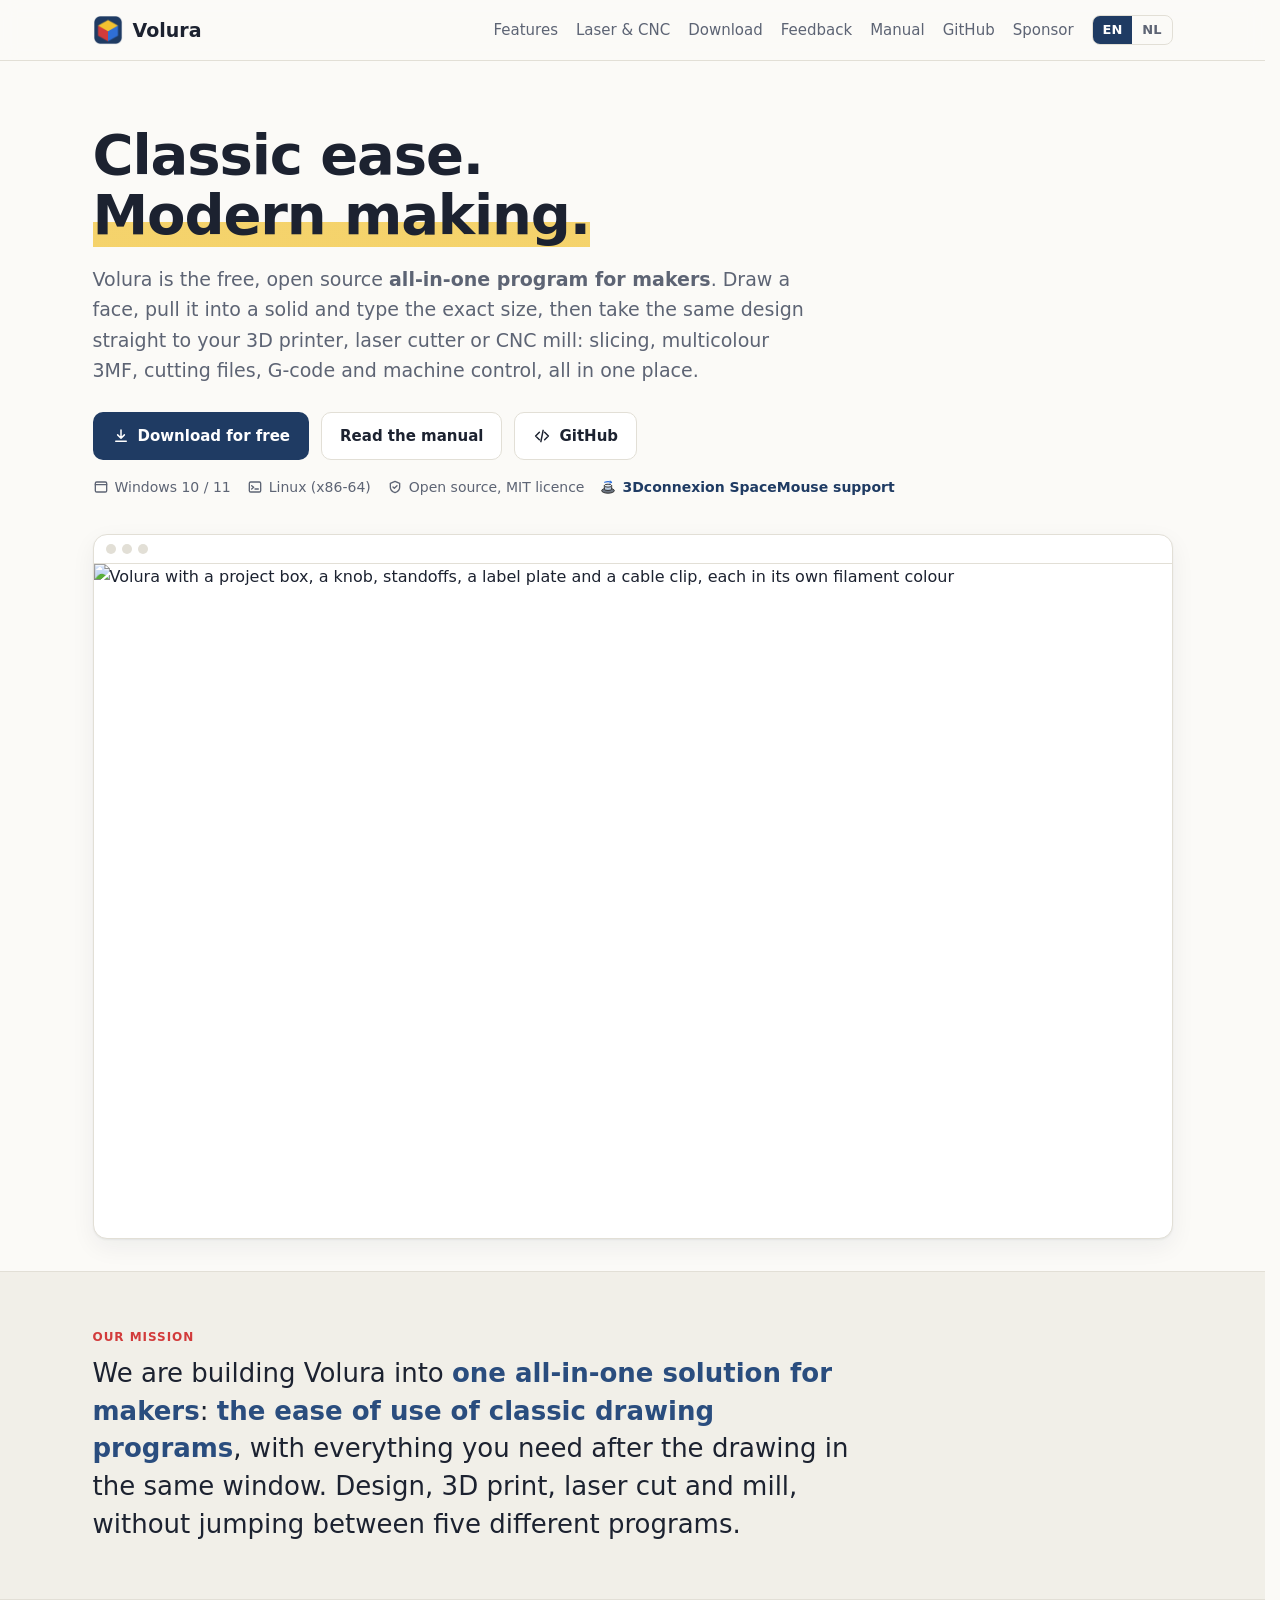
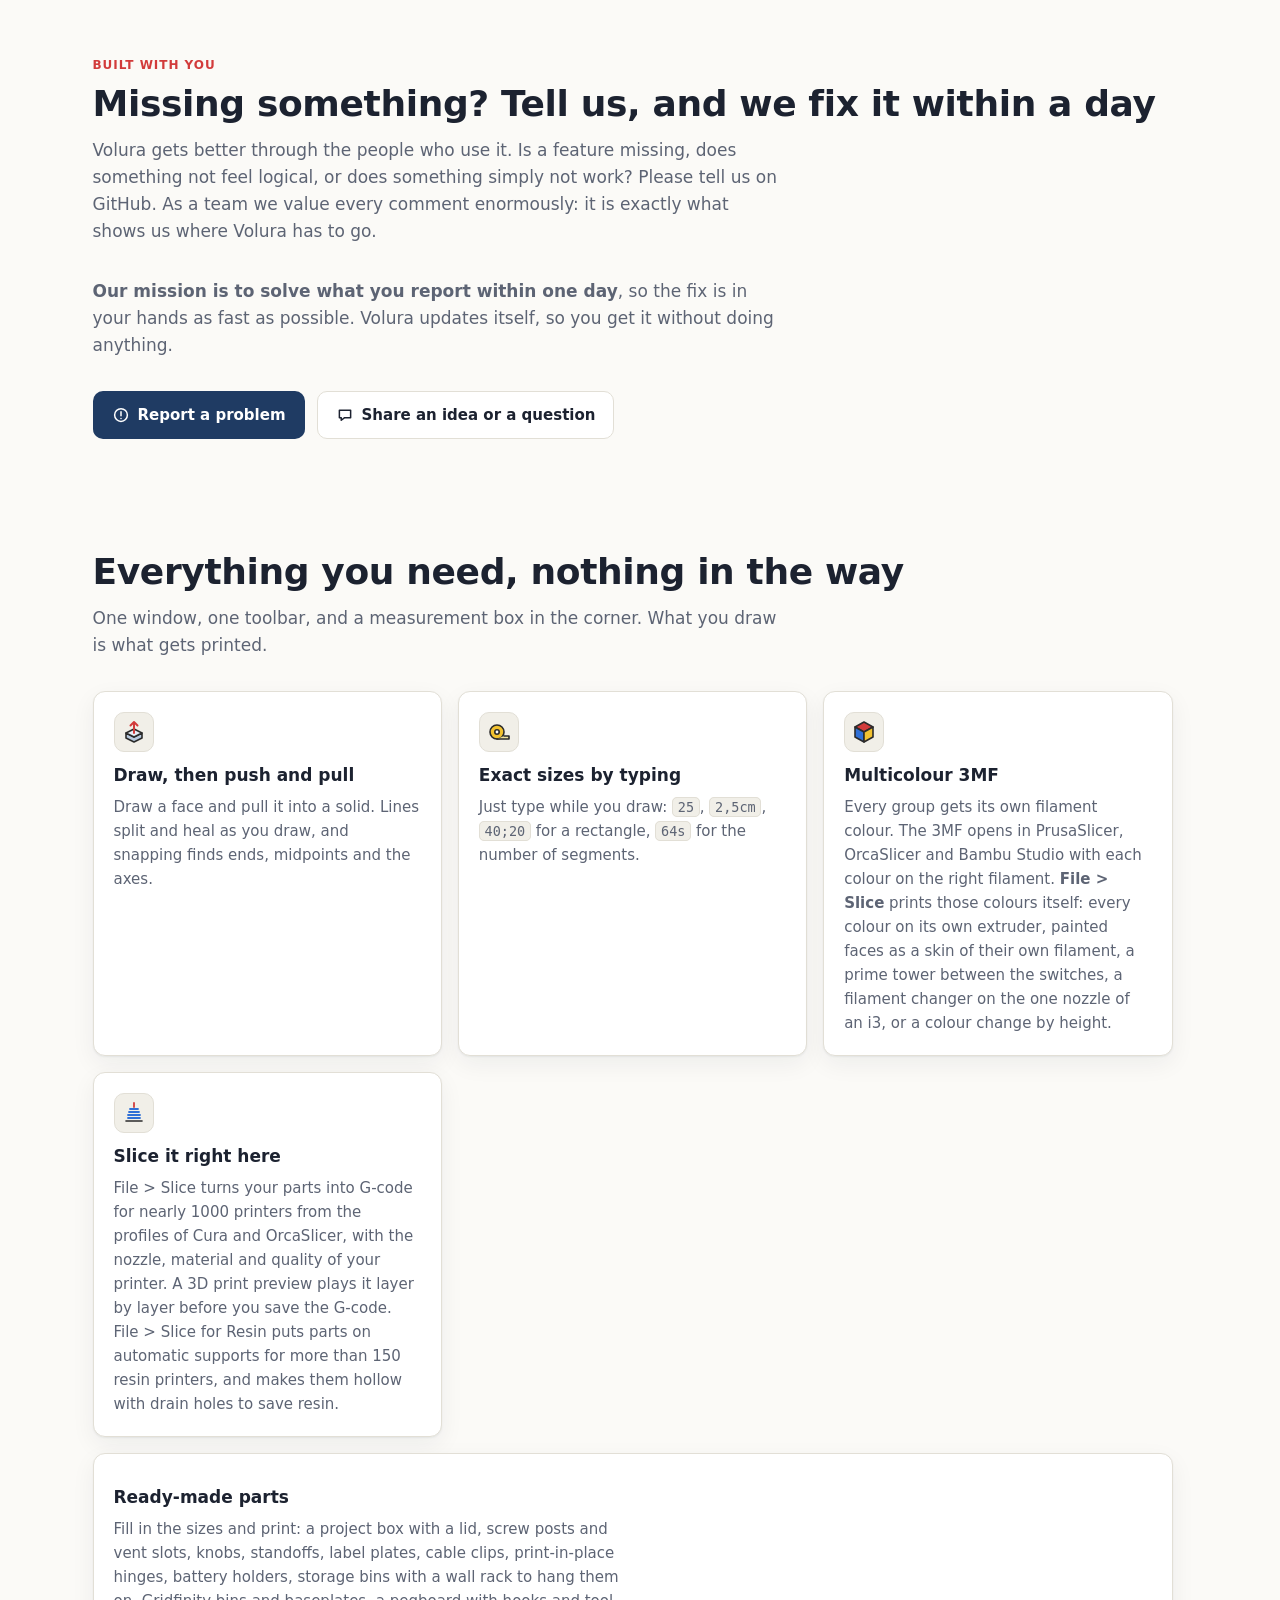
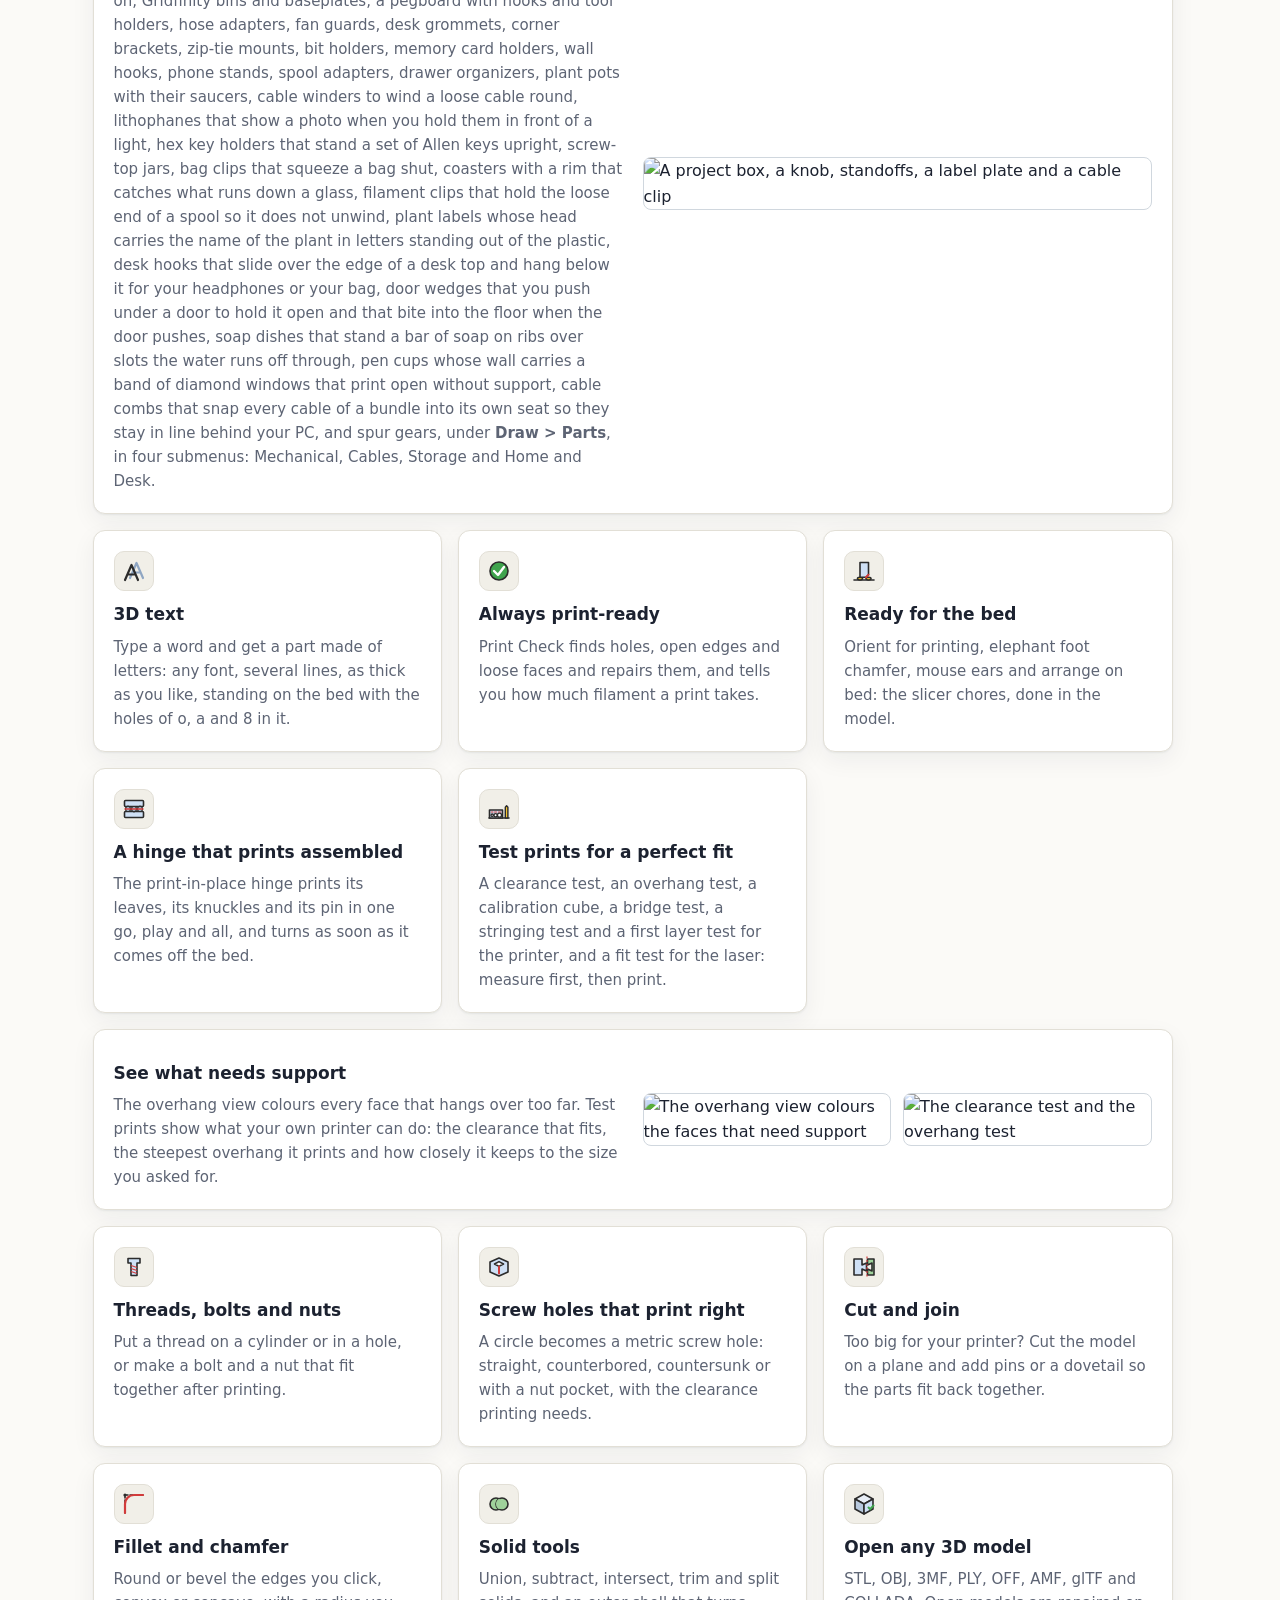
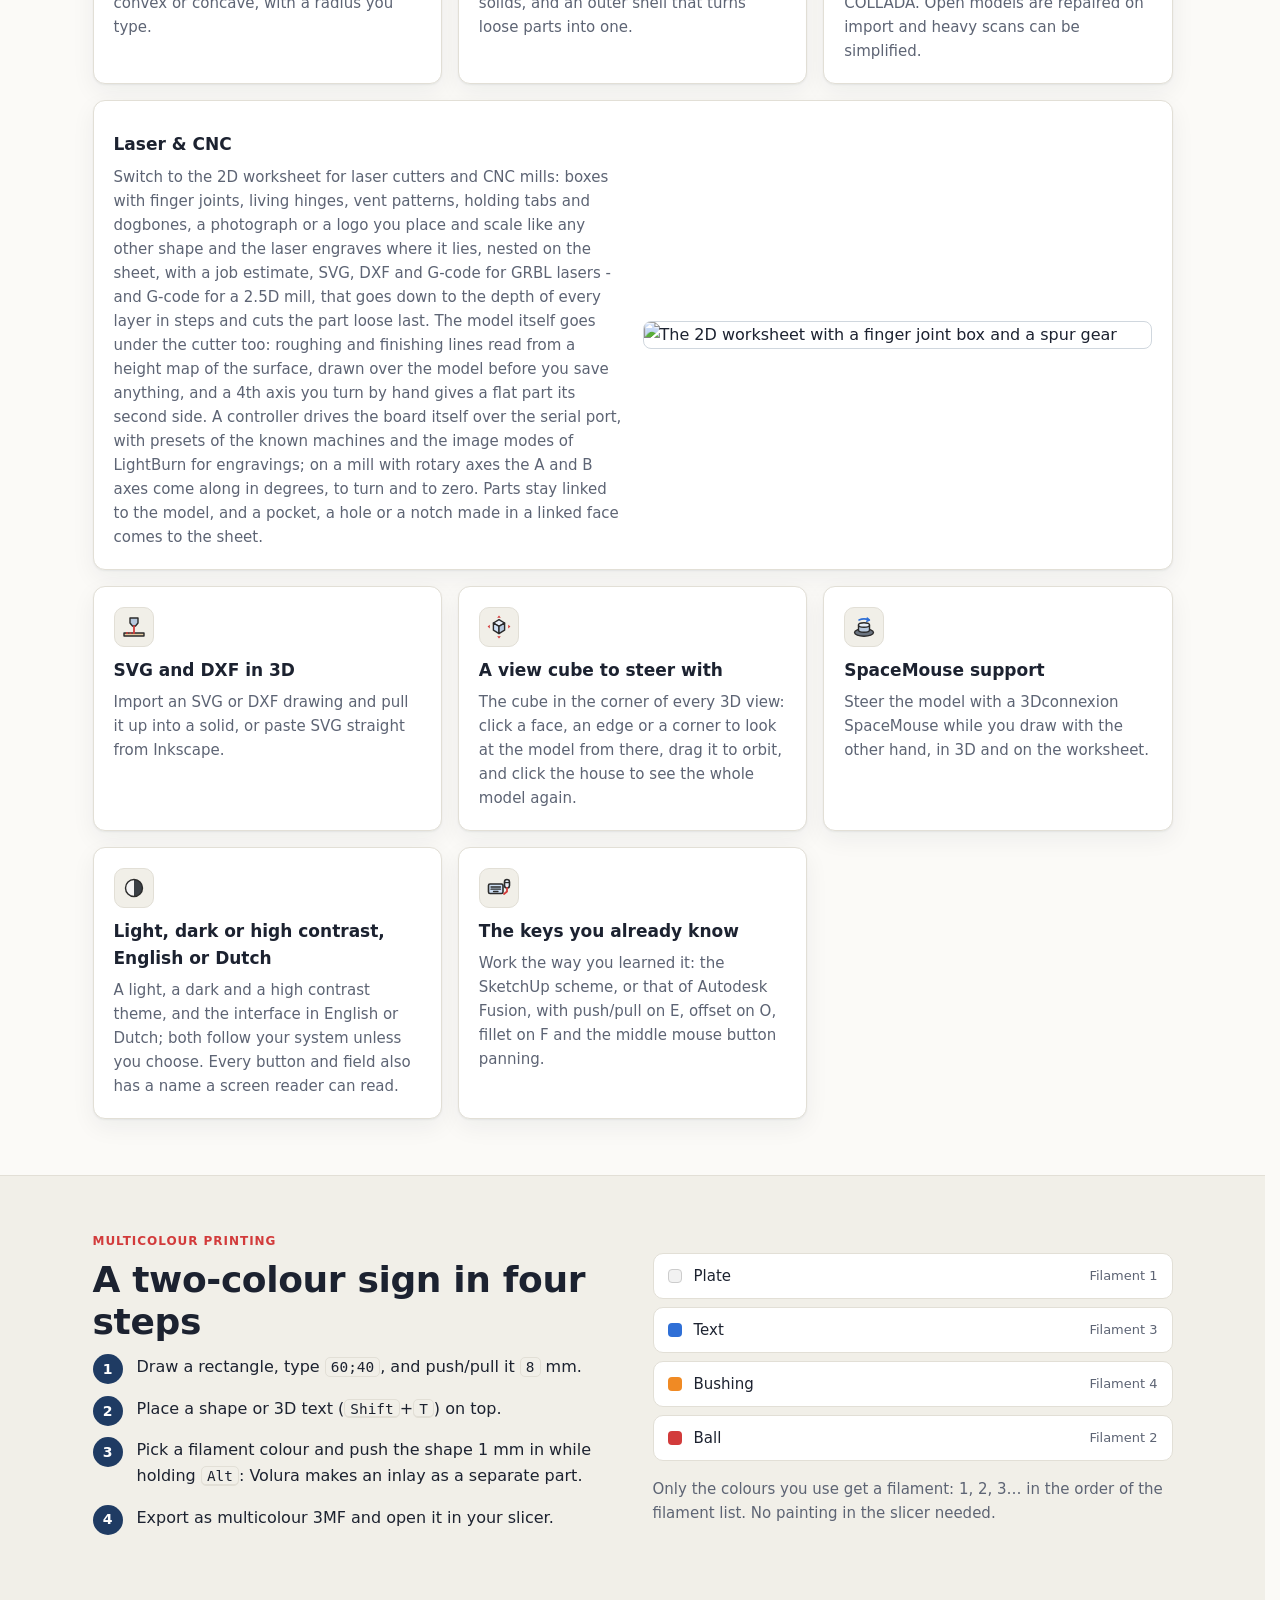
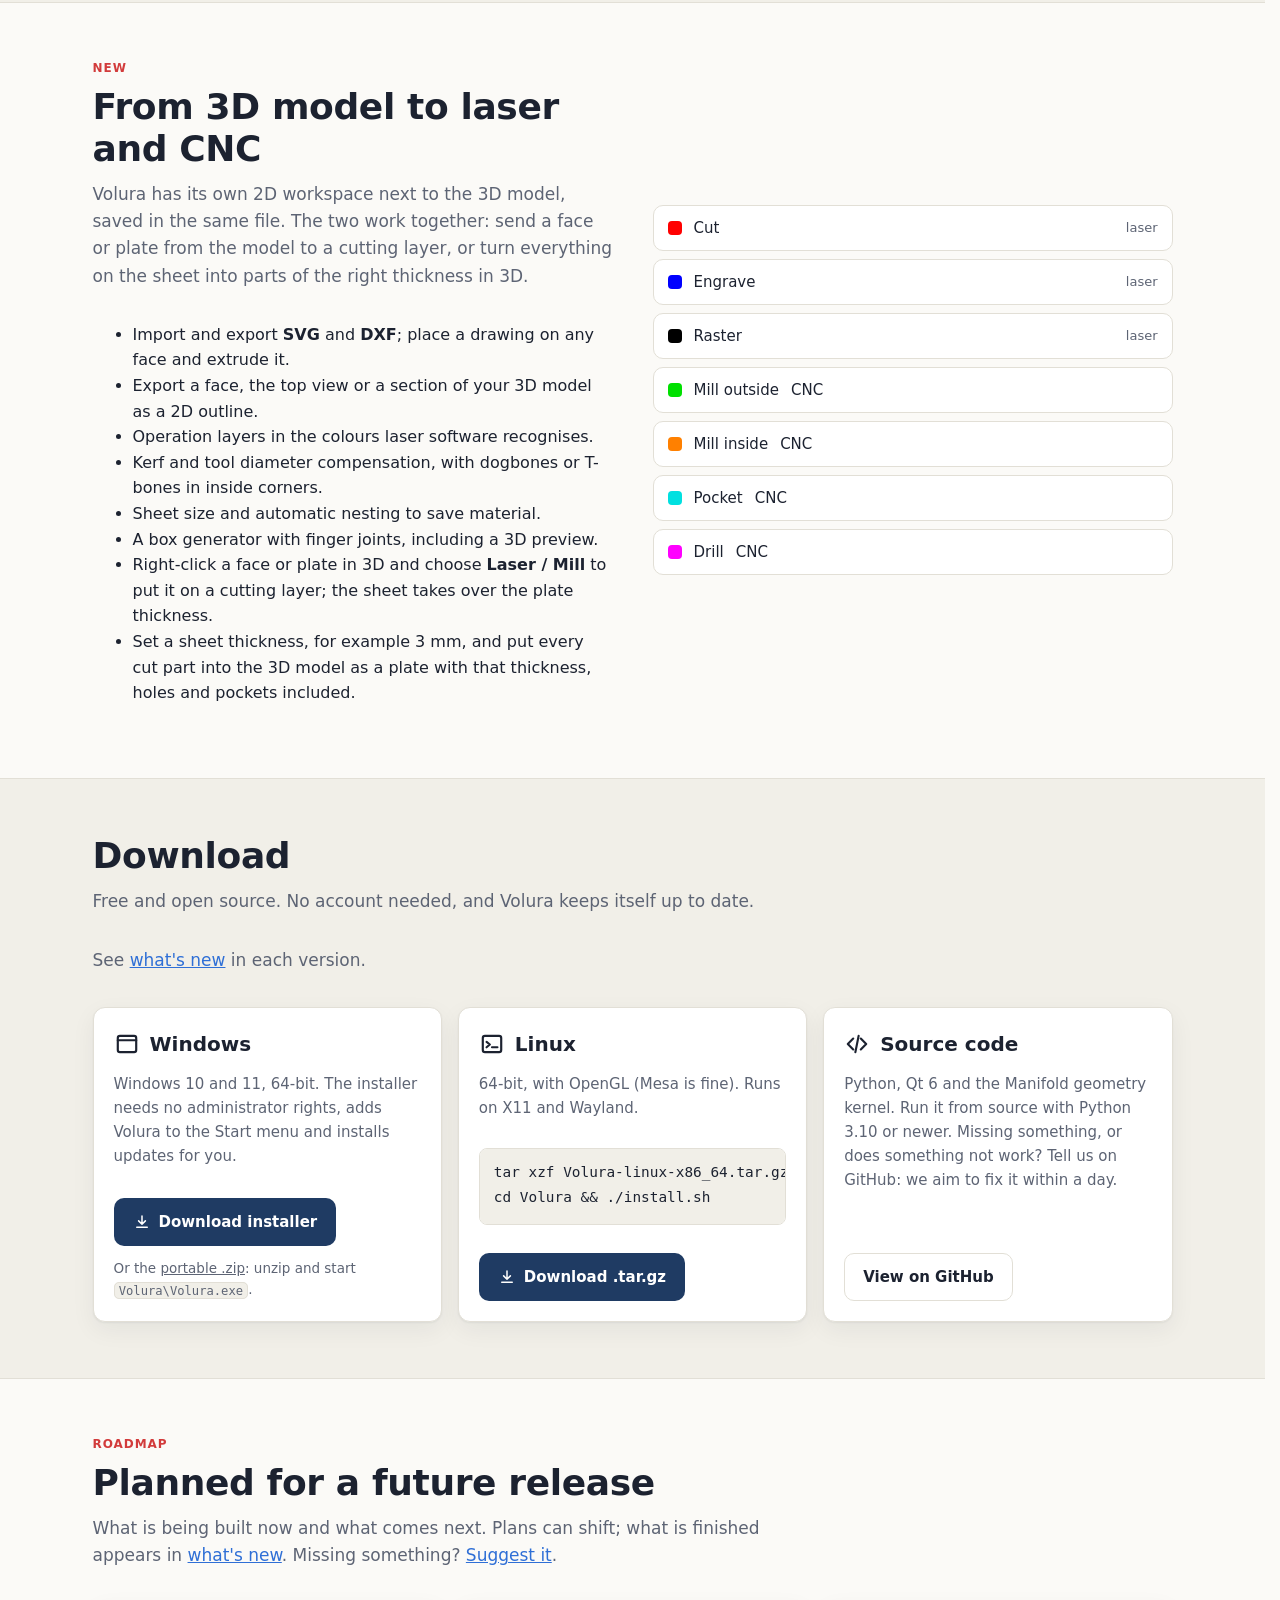
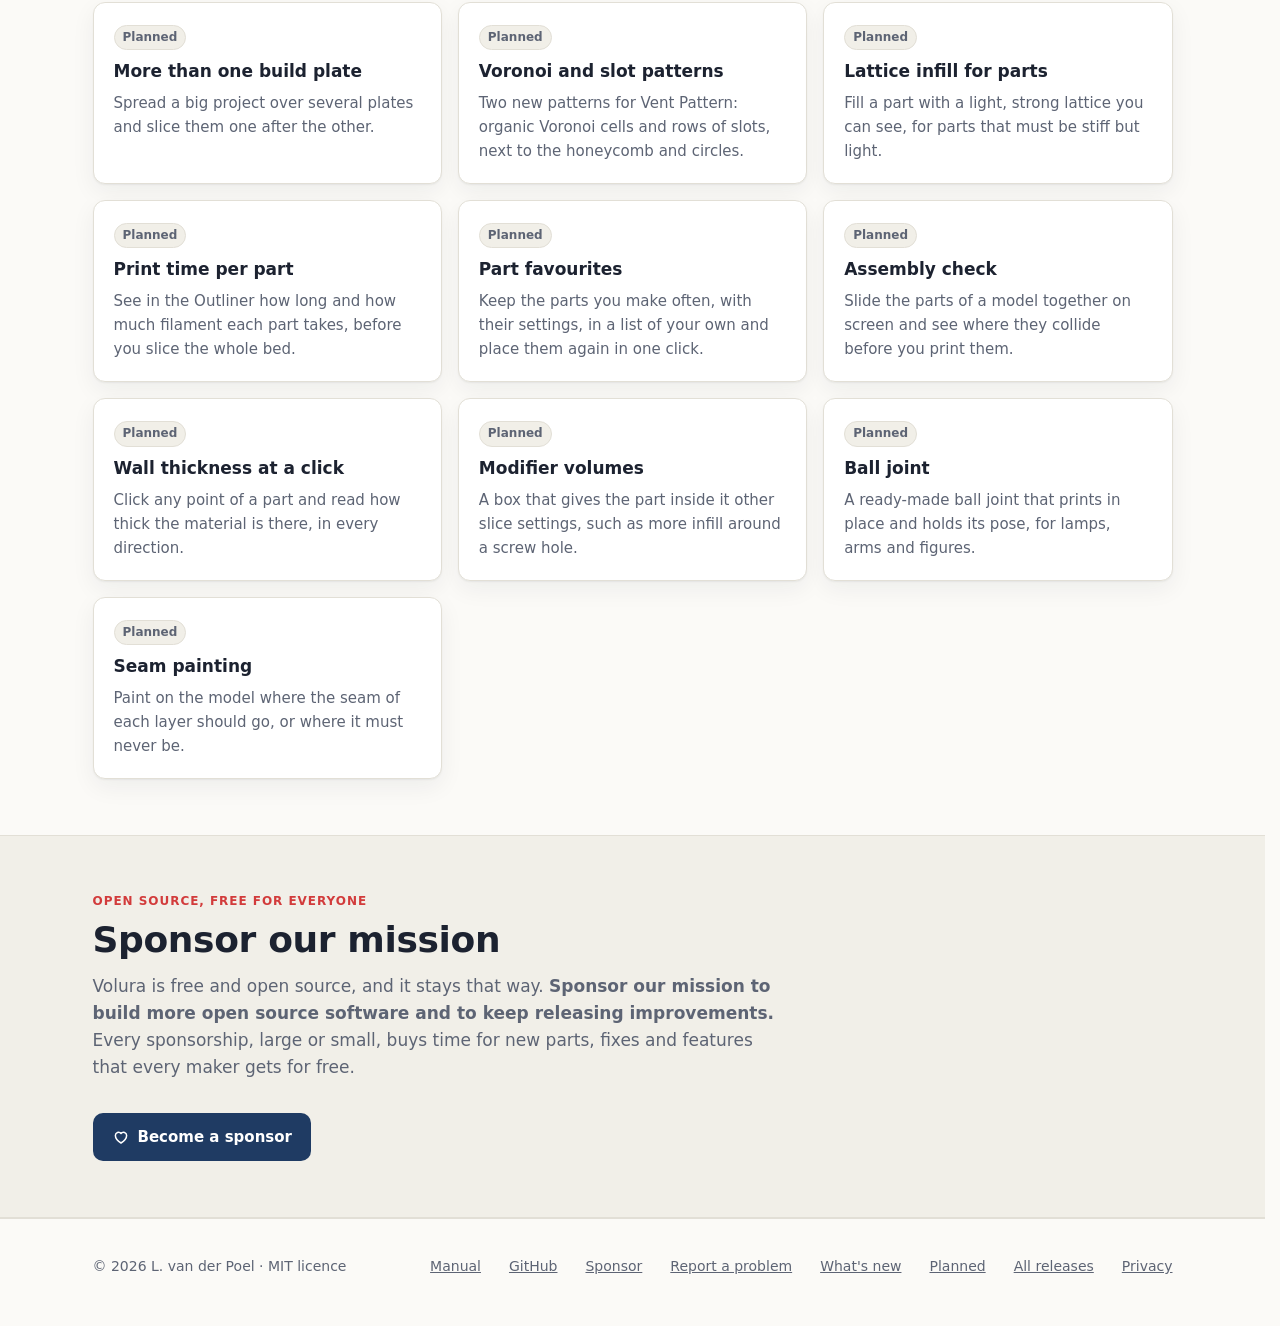
==== site/public/index.html @ fbe57a4c "Site: the planned pattern card names what Vent Pattern does not have yet" ====
<!doctype html>
<html lang="en" data-lang="en" data-title-en="Volura · All-in-one for makers: design, print, laser and CNC" data-title-nl="Volura · Alles-in-één voor makers: ontwerpen, printen, laser en frees">
<head>
<meta charset="utf-8">
<meta name="viewport" content="width=device-width, initial-scale=1">
<title>Volura · All-in-one for makers: design, print, laser and CNC</title>
<meta name="description" content="Volura is the all-in-one program for makers: design in 3D, then 3D print, laser cut and CNC mill from the same file. Free and open source, for Windows and Linux, built together with its users on GitHub.">
<meta property="og:title" content="Volura">
<meta property="og:description" content="The all-in-one program for makers: design, print, laser and mill in one place. Open source, for Windows and Linux.">
<meta property="og:image" content="https://raw.githubusercontent.com/Lexvdpoel/Volura/main/docs/website/img/en/window_3d.png">
<meta property="og:url" content="https://volura.dev/">
<meta property="og:type" content="website">
<meta property="og:site_name" content="Volura">
<meta name="twitter:card" content="summary_large_image">
<link rel="canonical" href="https://volura.dev/">
<script type="application/ld+json">
{"@context":"https://schema.org","@type":"SoftwareApplication","name":"Volura",
 "url":"https://volura.dev/","applicationCategory":"DesignApplication","operatingSystem":"Windows 10, Windows 11, Linux",
 "description":"The free, open source all-in-one program for makers: design in 3D, then 3D print, laser cut and CNC mill from the same file.",
 "offers":{"@type":"Offer","price":"0","priceCurrency":"EUR"},"license":"https://opensource.org/licenses/MIT",
 "downloadUrl":"https://github.com/Lexvdpoel/Volura/releases/latest","softwareHelp":"https://volura.dev/manual",
 "codeRepository":"https://github.com/Lexvdpoel/Volura","image":"https://raw.githubusercontent.com/Lexvdpoel/Volura/main/docs/website/img/en/window_3d.png"}
</script>
<link rel="icon" href="img/volura.png">
<link rel="stylesheet" href="style.css">
<script src="site.js"></script>
</head>
<body>

<header class="top">
  <div class="wrap">
    <a class="brand" href="./"><img src="img/volura.png" alt="">Volura</a>
    <nav class="nav">
      <a href="#features"><span lang="en">Features</span><span lang="nl">Functies</span></a>
      <a href="#laser"><span lang="en">Laser &amp; CNC</span><span lang="nl">Laser &amp; frees</span></a>
      <a href="#download">Download</a>
      <a href="#feedback"><span lang="en">Feedback</span><span lang="nl">Feedback</span></a>
      <a href="manual"><span lang="en">Manual</span><span lang="nl">Handleiding</span></a>
      <a href="https://github.com/Lexvdpoel/Volura">GitHub</a>
      <a href="https://github.com/sponsors/Lexvdpoel"><span lang="en">Sponsor</span><span lang="nl">Sponsoren</span></a>
    </nav>
    <div class="lang" role="group" aria-label="Language / Taal">
      <button data-lang="en" aria-pressed="true">EN</button>
      <button data-lang="nl" aria-pressed="false">NL</button>
    </div>
  </div>
</header>

<main>
  <section class="hero">
    <div class="wrap">
      <div>
        <h1>
          <span lang="en">Classic ease. <span class="mark">Modern making.</span></span>
          <span lang="nl">Klassiek gemak. <span class="mark">Modern maken.</span></span>
        </h1>
        <p class="lead" lang="en">Volura is the free, open source <b>all-in-one program for makers</b>. Draw a face, pull it into a solid and type the exact size, then take the same design straight to your 3D printer, laser cutter or CNC mill: slicing, multicolour 3MF, cutting files, G-code and machine control, all in one place.</p>
        <p class="lead" lang="nl">Volura is het gratis, open source <b>alles-in-één-programma voor makers</b>. Teken een vlak, trek het op tot een volume en typ de exacte maat, en neem hetzelfde ontwerp meteen mee naar je 3D-printer, lasersnijder of freesmachine: slicen, meerkleuren-3MF, snijbestanden, G-code en machinebesturing, allemaal op één plek.</p>
        <div class="cta">
          <a class="btn primary" href="#download"><svg viewBox="0 0 24 24" fill="none" stroke="currentColor" stroke-width="2" stroke-linecap="round" stroke-linejoin="round" aria-hidden="true"><path d="M12 4v11m0 0l-4.5-4.5M12 15l4.5-4.5M5 19h14"/></svg><span lang="en">Download for free</span><span lang="nl">Gratis downloaden</span></a>
          <a class="btn ghost" href="manual"><span lang="en">Read the manual</span><span lang="nl">Lees de handleiding</span></a>
          <a class="btn ghost" href="https://github.com/Lexvdpoel/Volura"><svg viewBox="0 0 24 24" fill="none" stroke="currentColor" stroke-width="2" stroke-linecap="round" stroke-linejoin="round" aria-hidden="true"><path d="M8.5 7L3.5 12l5 5M15.5 7l5 5-5 5M13.5 4.5l-3 15"/></svg>GitHub</a>
        </div>
        <div class="platforms">
          <span><svg viewBox="0 0 24 24" fill="none" stroke="currentColor" stroke-width="2" stroke-linecap="round" stroke-linejoin="round" aria-hidden="true"><rect x="3.5" y="4.5" width="17" height="15" rx="2"/><path d="M3.5 8.5h17"/></svg>Windows 10 / 11</span>
          <span><svg viewBox="0 0 24 24" fill="none" stroke="currentColor" stroke-width="2" stroke-linecap="round" stroke-linejoin="round" aria-hidden="true"><rect x="3.5" y="4.5" width="17" height="15" rx="2"/><path d="M7 10l3 2.5L7 15M12 15h5"/></svg>Linux (x86-64)</span>
          <span><svg viewBox="0 0 24 24" fill="none" stroke="currentColor" stroke-width="2" stroke-linecap="round" stroke-linejoin="round" aria-hidden="true"><path d="M12 3.5l7 3v5.5c0 4.2-3 7.2-7 8.5-4-1.3-7-4.3-7-8.5V6.5z"/><path d="M9 12l2 2 4-4"/></svg><span lang="en">Open source, MIT licence</span><span lang="nl">Open source, MIT-licentie</span></span>
          <a class="chip-link" href="manual#spacemouse"><svg viewBox="0 0 24 24" aria-hidden="true"><ellipse cx="12" cy="17.5" rx="9.5" ry="3.8" fill="#6b7480" stroke="#2b2b2b" stroke-width="1.4"/><path d="M6.5 10 L6.5 15 A5.5 2.2 0 0 0 17.5 15 L17.5 10 Z" fill="#b8c9de" stroke="#2b2b2b" stroke-width="1.4" stroke-linejoin="round"/><ellipse cx="12" cy="10" rx="5.5" ry="2.2" fill="#e6eef7" stroke="#2b2b2b" stroke-width="1.4"/><path d="M7 5 A6.5 2.4 0 0 1 17 5" fill="none" stroke="#2f6fd6" stroke-width="1.6" stroke-linecap="round"/><path d="M15.2 3.2 L17.4 5.1 L14.8 6.2" fill="none" stroke="#2f6fd6" stroke-width="1.6" stroke-linecap="round" stroke-linejoin="round"/></svg><span lang="en">3Dconnexion SpaceMouse support</span><span lang="nl">Ondersteunt de 3Dconnexion SpaceMouse</span></a>
        </div>
      </div>
      <figure class="shot" style="margin:0">
        <div class="bar"><i></i><i></i><i></i></div>
        <!-- from the main branch on GitHub: tools/screenshots.py makes it, a push puts it here -->
        <img lang="en" src="https://raw.githubusercontent.com/Lexvdpoel/Volura/main/docs/website/img/en/window_3d.png" width="1280" height="800"
             alt="Volura with a project box, a knob, standoffs, a label plate and a cable clip, each in its own filament colour">
        <img lang="nl" src="https://raw.githubusercontent.com/Lexvdpoel/Volura/main/docs/website/img/nl/window_3d.png" width="1280" height="800"
             alt="Volura met een projectdoos, een knop, afstandsbussen, een naamplaatje en een kabelclip, elk in een eigen filamentkleur">
      </figure>
    </div>
  </section>

  <section class="alt">
    <div class="wrap">
      <div class="eyebrow"><span lang="en">Our mission</span><span lang="nl">Onze missie</span></div>
      <p class="mission" lang="en">We are building Volura into <b>one all-in-one solution for makers</b>: <b>the ease of use of classic drawing programs</b>, with everything you need after the drawing in the same window. Design, 3D print, laser cut and mill, without jumping between five different programs.</p>
      <p class="mission" lang="nl">We bouwen Volura uit tot <b>één alles-in-één-oplossing voor makers</b>: <b>de gebruiksvriendelijkheid van klassieke tekenprogramma's</b>, met alles wat je na het tekenen nodig hebt in hetzelfde venster. Ontwerpen, 3D-printen, lasersnijden en frezen, zonder te springen tussen vijf verschillende programma's.</p>
    </div>
  </section>

  <section id="feedback">
    <div class="wrap">
      <div class="eyebrow"><span lang="en">Built with you</span><span lang="nl">Samen met jou gebouwd</span></div>
      <h2><span lang="en">Missing something? Tell us, and we fix it within a day</span><span lang="nl">Mis je iets? Laat het ons weten, en we lossen het binnen een dag op</span></h2>
      <p class="sub" lang="en">Volura gets better through the people who use it. Is a feature missing, does something not feel logical, or does something simply not work? Please tell us on GitHub. As a team we value every comment enormously: it is exactly what shows us where Volura has to go.</p>
      <p class="sub" lang="nl">Volura wordt beter door de mensen die het gebruiken. Mis je een functie, voelt iets niet logisch aan, of werkt iets gewoon niet? Laat het ons weten op GitHub. Als team hechten we enorm veel waarde aan elke opmerking: juist die laat ons zien waar Volura naartoe moet.</p>
      <p class="sub" lang="en"><b>Our mission is to solve what you report within one day</b>, so the fix is in your hands as fast as possible. Volura updates itself, so you get it without doing anything.</p>
      <p class="sub" lang="nl"><b>Onze missie is om wat je meldt binnen één dag voor je op te lossen</b>, zodat de oplossing zo snel mogelijk bij jou is. Volura werkt zichzelf bij, dus je krijgt hem zonder er iets voor te doen.</p>
      <div class="cta">
        <a class="btn primary" href="https://github.com/Lexvdpoel/Volura/issues/new"><svg viewBox="0 0 24 24" fill="none" stroke="currentColor" stroke-width="2" stroke-linecap="round" stroke-linejoin="round" aria-hidden="true"><circle cx="12" cy="12" r="8.5"/><path d="M12 7.5v5.5M12 16.5v.01"/></svg><span lang="en">Report a problem</span><span lang="nl">Meld een probleem</span></a>
        <a class="btn ghost" href="https://github.com/Lexvdpoel/Volura/discussions"><svg viewBox="0 0 24 24" fill="none" stroke="currentColor" stroke-width="2" stroke-linecap="round" stroke-linejoin="round" aria-hidden="true"><path d="M4.5 5.5h15v10h-8l-4.5 3.5v-3.5h-2.5z"/></svg><span lang="en">Share an idea or a question</span><span lang="nl">Deel een idee of een vraag</span></a>
      </div>
    </div>
  </section>

  <section id="features">
    <div class="wrap">
      <h2><span lang="en">Everything you need, nothing in the way</span><span lang="nl">Alles wat je nodig hebt, niets dat in de weg zit</span></h2>
      <p class="sub" lang="en">One window, one toolbar, and a measurement box in the corner. What you draw is what gets printed.</p>
      <p class="sub" lang="nl">Eén venster, één werkbalk en een meetvak in de hoek. Wat je tekent, is wat er geprint wordt.</p>
      <div class="grid" data-remote="features">
<!--baked:v0.2.61-->
<div class="card"><div class="icon"><svg viewBox="0 0 24 24" aria-hidden="true"><path d="M4 13 L12 17 L20 13 L20 18 L12 22 L4 18 Z" fill="#b8c9de" stroke="#2b2b2b" stroke-width="1.6" stroke-linejoin="round" stroke-linecap="round"/><path d="M4 13 L12 9 L20 13 L12 17 Z" fill="#e8eef7" stroke="#2b2b2b" stroke-width="1.6" stroke-linejoin="round" stroke-linecap="round"/><path d="M12 13 L12 2 M8.5 5.5 L12 2 L15.5 5.5" fill="none" stroke="#d23b3b" stroke-width="2" stroke-linecap="round" stroke-linejoin="round"/></svg></div>
  <h3 lang="en">Draw, then push and pull</h3><h3 lang="nl">Tekenen en duwen/trekken</h3>
  <p lang="en">Draw a face and pull it into a solid. Lines split and heal as you draw, and snapping finds ends, midpoints and the axes.</p>
  <p lang="nl">Teken een vlak en trek het op tot een volume. Lijnen splitsen en helen terwijl je tekent, en snappen vindt eindpunten, middelpunten en de assen.</p></div>
<div class="card"><div class="icon"><svg viewBox="0 0 24 24" aria-hidden="true"><circle cx="10" cy="12" r="7" fill="#f2c230" stroke="#2b2b2b" stroke-width="1.6" stroke-linejoin="round" stroke-linecap="round"/><circle cx="10" cy="12" r="2.2" fill="#fff" stroke="#2b2b2b" stroke-width="1.6" stroke-linejoin="round" stroke-linecap="round"/><path d="M10 19 L22 19 L22 16 L17 16" fill="#f2e5a0" stroke="#2b2b2b" stroke-width="1.6" stroke-linejoin="round" stroke-linecap="round"/></svg></div>
  <h3 lang="en">Exact sizes by typing</h3><h3 lang="nl">Exacte maten door te typen</h3>
  <p lang="en">Just type while you draw: <code>25</code>, <code>2,5cm</code>, <code>40;20</code> for a rectangle, <code>64s</code> for the number of segments.</p>
  <p lang="nl">Typ gewoon tijdens het tekenen: <code>25</code>, <code>2,5cm</code>, <code>40;20</code> voor een rechthoek, <code>64s</code> voor het aantal segmenten.</p></div>
<div class="card"><div class="icon"><svg viewBox="0 0 24 24" aria-hidden="true"><path d="M12 2 L21 7 L12 12 L3 7 Z" fill="#d23b3b" stroke="#2b2b2b" stroke-width="1.6" stroke-linejoin="round" stroke-linecap="round"/><path d="M3 7 L12 12 L12 22 L3 17 Z" fill="#2f6fd6" stroke="#2b2b2b" stroke-width="1.6" stroke-linejoin="round" stroke-linecap="round"/><path d="M21 7 L12 12 L12 22 L21 17 Z" fill="#f2c230" stroke="#2b2b2b" stroke-width="1.6" stroke-linejoin="round" stroke-linecap="round"/></svg></div>
  <h3 lang="en">Multicolour 3MF</h3><h3 lang="nl">Meerkleuren-3MF</h3>
  <p lang="en">Every group gets its own filament colour. The 3MF opens in PrusaSlicer, OrcaSlicer and Bambu Studio with each colour on the right filament. <b>File &gt; Slice</b> prints those colours itself: every colour on its own extruder, painted faces as a skin of their own filament, a prime tower between the switches, a filament changer on the one nozzle of an i3, or a colour change by height.</p>
  <p lang="nl">Elke groep krijgt een eigen filamentkleur. De 3MF opent in PrusaSlicer, OrcaSlicer en Bambu Studio met elke kleur op het juiste filament. <b>Bestand &gt; Slicen</b> print die kleuren zelf: elke kleur op zijn eigen extruder, geverfde vlakken als een huid van hun eigen filament, een primetoren tussen het wisselen, een filamentwisselaar op het ene nozzle van een i3, of een kleurenwissel op hoogte.</p></div>
<div class="card"><div class="icon"><svg viewBox="0 0 24 24" aria-hidden="true"><path d="M4 20 L20 20" fill="none" stroke="#2b2b2b" stroke-width="1.6" stroke-linecap="round"/><path d="M6 17 L18 17 M6 14 L18 14 M7 11 L17 11 M8 8 L16 8" fill="none" stroke="#2f6fd6" stroke-width="1.8" stroke-linecap="round"/><path d="M12 2 L12 6" fill="none" stroke="#d23b3b" stroke-width="1.8" stroke-linecap="round"/></svg></div>
  <h3 lang="en">Slice it right here</h3><h3 lang="nl">Meteen slicen</h3>
  <p lang="en">File &gt; Slice turns your parts into G-code for nearly 1000 printers from the profiles of Cura and OrcaSlicer, with the nozzle, material and quality of your printer. A 3D print preview plays it layer by layer before you save the G-code. File &gt; Slice for Resin puts parts on automatic supports for more than 150 resin printers, and makes them hollow with drain holes to save resin.</p>
  <p lang="nl">Bestand &gt; Slicen maakt van je onderdelen G-code voor bijna 1000 printers uit de profielen van Cura en OrcaSlicer, met de nozzle, het materiaal en de kwaliteit van je printer. Een 3D-printvoorbeeld speelt hem laag voor laag af voordat je de G-code opslaat. Bestand &gt; Slicen voor resin zet onderdelen op automatische supports voor meer dan 150 resinprinters, en maakt ze hol met aftapgaten om resin te besparen.</p></div>
<div class="card" style="grid-column:1/-1;display:grid;grid-template-columns:repeat(auto-fit,minmax(min(100%,300px),1fr));gap:20px;align-items:center">
  <div><h3 lang="en">Ready-made parts</h3><h3 lang="nl">Kant-en-klare onderdelen</h3>
  <p lang="en">Fill in the sizes and print: a project box with a lid, screw posts and vent slots, knobs, standoffs, label plates, cable clips, print-in-place hinges, battery holders, storage bins with a wall rack to hang them on, Gridfinity bins and baseplates, a pegboard with hooks and tool holders, hose adapters, fan guards, desk grommets, corner brackets, zip-tie mounts, bit holders, memory card holders, wall hooks, phone stands, spool adapters, drawer organizers, plant pots with their saucers, cable winders to wind a loose cable round, lithophanes that show a photo when you hold them in front of a light, hex key holders that stand a set of Allen keys upright, screw-top jars, bag clips that squeeze a bag shut, coasters with a rim that catches what runs down a glass, filament clips that hold the loose end of a spool so it does not unwind, plant labels whose head carries the name of the plant in letters standing out of the plastic, desk hooks that slide over the edge of a desk top and hang below it for your headphones or your bag, door wedges that you push under a door to hold it open and that bite into the floor when the door pushes, soap dishes that stand a bar of soap on ribs over slots the water runs off through, pen cups whose wall carries a band of diamond windows that print open without support, cable combs that snap every cable of a bundle into its own seat so they stay in line behind your PC, and spur gears, under <b>Draw &gt; Parts</b>, in four submenus: Mechanical, Cables, Storage and Home and Desk.</p>
  <p lang="nl">Vul de maten in en print: een projectdoos met deksel, schroefzuilen en ventilatiesleuven, knoppen, afstandsbussen, naamplaatjes, kabelclips, print-in-place scharnieren, batterijhouders, opbergbakken met een wandrek om ze aan op te hangen, Gridfinity-bakken en -bodemplaten, een gaatjesbord met haken en gereedschapshouders, slangverloopstukken, ventilatorroosters, kabeldoorvoeren, hoeksteunen, tiewrap-houders, bithouders, geheugenkaarthouders, wandhaken, telefoonstandaarden, spoeladapters, ladeverdelers, plantenpotten met hun schotels, kabelwinders om een losse kabel om te winden, lithofanen die een foto laten zien als je ze voor een licht houdt, inbussleutelhouders die een set inbussleutels rechtop zetten, schroefpotten, zakknijpers die een zak dichtknijpen, onderzetters met een rand die opvangt wat langs een glas loopt, filamentclips die het losse einde van een spoel vasthouden zodat hij zich niet afwikkelt, plantenlabels met de naam van de plant in letters die uit hun kopje opstaan, bureauhaken die over de rand van een bureaublad schuiven en eronder hangen voor je koptelefoon of tas, deurwiggen die je onder een deur schuift om hem open te houden en die in de vloer bijten als de deur duwt, zeepbakjes die een stuk zeep op ribben boven gleufjes zetten waar het water door wegloopt, pennenbakjes waarvan een band van ruitvormige vensters de wand doorbreekt en die open printen zonder support, kabelkammen die elke kabel van een bos in zijn eigen zitting klikken dus ze op een rij achter je pc blijven, en tandwielen, onder <b>Tekenen &gt; Onderdelen</b>, in vier submenu's: Mechanisch, Kabels, Opbergen en Huis en bureau.</p></div>
  <div style="display:grid;gap:12px;grid-template-columns:repeat(1,minmax(0,1fr))"><img lang="en" src="https://raw.githubusercontent.com/Lexvdpoel/Volura/main/docs/website/img/en/parts.png" alt="A project box, a knob, standoffs, a label plate and a cable clip" loading="lazy" style="border:1px solid #d0d7de;border-radius:8px"><img lang="nl" src="https://raw.githubusercontent.com/Lexvdpoel/Volura/main/docs/website/img/nl/parts.png" alt="Een projectdoos, een knop, afstandsbussen, een naamplaatje en een kabelclip" loading="lazy" style="border:1px solid #d0d7de;border-radius:8px"></div></div>
<div class="card"><div class="icon"><svg viewBox="0 0 24 24" aria-hidden="true"><path d="M8 19 L14.5 4 L21 19 M10.9 13.5 L18.1 13.5" fill="none" stroke="#8fa6c3" stroke-width="2.2" stroke-linejoin="round" stroke-linecap="round"/><path d="M3 21 L9.5 6 L16 21 M6.4 15.5 L13.6 15.5" fill="none" stroke="#2b2b2b" stroke-width="2.2" stroke-linejoin="round" stroke-linecap="round"/></svg></div>
  <h3 lang="en">3D text</h3><h3 lang="nl">3D-tekst</h3>
  <p lang="en">Type a word and get a part made of letters: any font, several lines, as thick as you like, standing on the bed with the holes of o, a and 8 in it.</p>
  <p lang="nl">Typ een woord en krijg een onderdeel van letters: elk lettertype, meerdere regels, zo dik als je wil, met de gaten van o, a en 8 erin.</p></div>
<div class="card"><div class="icon"><svg viewBox="0 0 24 24" aria-hidden="true"><circle cx="12" cy="12" r="9" fill="#3fa34d" stroke="#2b2b2b" stroke-width="1.6" stroke-linejoin="round" stroke-linecap="round"/><path d="M7 12 L11 16 L17 8" fill="none" stroke="#fff" stroke-width="2.4" stroke-linecap="round" stroke-linejoin="round"/></svg></div>
  <h3 lang="en">Always print-ready</h3><h3 lang="nl">Altijd printklaar</h3>
  <p lang="en">Print Check finds holes, open edges and loose faces and repairs them, and tells you how much filament a print takes.</p>
  <p lang="nl">De printcontrole vindt gaten, open randen en losse vlakken en repareert ze, en zegt hoeveel filament een print kost.</p></div>
<div class="card"><div class="icon"><svg viewBox="0 0 24 24" aria-hidden="true"><path d="M2 21 L22 21" fill="none" stroke="#2b2b2b" stroke-width="1.6" stroke-linecap="round"/><ellipse cx="8" cy="19.6" rx="2.6" ry="1.4" fill="#f2c230" stroke="#2b2b2b" stroke-width="1.4"/><ellipse cx="16.5" cy="19.6" rx="2.6" ry="1.4" fill="#f2c230" stroke="#2b2b2b" stroke-width="1.4"/><path d="M8 3.5 L16.5 3.5 L16.5 15.7 L14 18.2 L8 18.2 Z" fill="#cfe0f5" stroke="#2b2b2b" stroke-width="1.6" stroke-linejoin="round" stroke-linecap="round"/><path d="M16.5 15.7 L14 18.2" fill="none" stroke="#d23b3b" stroke-width="2" stroke-linecap="round"/></svg></div>
  <h3 lang="en">Ready for the bed</h3><h3 lang="nl">Klaar voor het bed</h3>
  <p lang="en">Orient for printing, elephant foot chamfer, mouse ears and arrange on bed: the slicer chores, done in the model.</p>
  <p lang="nl">Oriënteren voor printen, olifantsvoet-afschuining, muizenoren en schikken op bed: het slicerwerk, al in het model gedaan.</p></div>
<div class="card"><div class="icon"><svg viewBox="0 0 24 24" aria-hidden="true"><rect x="2.5" y="3.5" width="19" height="6" rx="1" fill="#cfe0f5" stroke="#2b2b2b" stroke-width="1.6" stroke-linejoin="round"/><rect x="2.5" y="14.5" width="19" height="6" rx="1" fill="#cfe0f5" stroke="#2b2b2b" stroke-width="1.6" stroke-linejoin="round"/><path d="M6 9.5 L6 12 M18 9.5 L18 12 M12 14.5 L12 12" fill="none" stroke="#2b2b2b" stroke-width="2.2" stroke-linecap="round"/><circle cx="6" cy="12" r="2.5" fill="#b8c9de" stroke="#2b2b2b" stroke-width="1.2"/><circle cx="12" cy="12" r="2.5" fill="#b8c9de" stroke="#2b2b2b" stroke-width="1.2"/><circle cx="18" cy="12" r="2.5" fill="#b8c9de" stroke="#2b2b2b" stroke-width="1.2"/><path d="M3 12 L21 12" fill="none" stroke="#d23b3b" stroke-width="1.3" stroke-linecap="round"/></svg></div>
  <h3 lang="en">A hinge that prints assembled</h3><h3 lang="nl">Een scharnier dat gemonteerd print</h3>
  <p lang="en">The print-in-place hinge prints its leaves, its knuckles and its pin in one go, play and all, and turns as soon as it comes off the bed.</p>
  <p lang="nl">Het print-in-place scharnier print zijn vleugels, zijn scharnierogen en zijn pen in één keer, speling en al, en draait zodra het van het bed komt.</p></div>
<div class="card"><div class="icon"><svg viewBox="0 0 24 24" aria-hidden="true"><path d="M2 21 L22 21" fill="none" stroke="#2b2b2b" stroke-width="1.6" stroke-linecap="round"/><path d="M2.5 13 L15.5 13 L15.5 21 L2.5 21 Z" fill="#cfe0f5" stroke="#2b2b2b" stroke-width="1.6" stroke-linejoin="round"/><path d="M4.4 15 L6 15 M7.6 15 L9.6 15 M11.4 15 L13.8 15" fill="none" stroke="#d23b3b" stroke-width="1.2" stroke-linecap="round"/><circle cx="5.2" cy="18.2" r="1.2" fill="#fff" stroke="#2b2b2b" stroke-width="1.3"/><circle cx="8.6" cy="18.2" r="1.6" fill="#fff" stroke="#2b2b2b" stroke-width="1.3"/><circle cx="12.5" cy="18.2" r="2" fill="#fff" stroke="#2b2b2b" stroke-width="1.3"/><path d="M18.3 10.2 L19.6 8.8 L20.9 10.2 L20.9 21 L18.3 21 Z" fill="#f2c230" stroke="#2b2b2b" stroke-width="1.4" stroke-linejoin="round"/></svg></div>
  <h3 lang="en">Test prints for a perfect fit</h3><h3 lang="nl">Testprints voor een perfecte pasvorm</h3>
  <p lang="en">A clearance test, an overhang test, a calibration cube, a bridge test, a stringing test and a first layer test for the printer, and a fit test for the laser: measure first, then print.</p>
  <p lang="nl">Een spelingstest, een overhangtest, een kalibratiekubus, een bruggentest, een stringingtest en een eerste-laagtest voor de printer, en een passingstest voor de laser: eerst meten, dan printen.</p></div>
<div class="card" style="grid-column:1/-1;display:grid;grid-template-columns:repeat(auto-fit,minmax(min(100%,300px),1fr));gap:20px;align-items:center">
  <div><h3 lang="en">See what needs support</h3><h3 lang="nl">Zie wat support nodig heeft</h3>
  <p lang="en">The overhang view colours every face that hangs over too far. Test prints show what your own printer can do: the clearance that fits, the steepest overhang it prints and how closely it keeps to the size you asked for.</p>
  <p lang="nl">De overhangweergave kleurt elk vlak dat te ver overhangt. Testprints laten zien wat jouw printer kan: de speling die past, de steilste overhang die hij print en hoe dicht hij bij de maat blijft die je vroeg.</p></div>
  <div style="display:grid;gap:12px;grid-template-columns:repeat(2,minmax(0,1fr))"><img lang="en" src="https://raw.githubusercontent.com/Lexvdpoel/Volura/main/docs/website/img/en/overhangs.png" alt="The overhang view colours the faces that need support" loading="lazy" style="border:1px solid #d0d7de;border-radius:8px"><img lang="nl" src="https://raw.githubusercontent.com/Lexvdpoel/Volura/main/docs/website/img/nl/overhangs.png" alt="De overhangweergave kleurt de vlakken die support nodig hebben" loading="lazy" style="border:1px solid #d0d7de;border-radius:8px"><img lang="en" src="https://raw.githubusercontent.com/Lexvdpoel/Volura/main/docs/website/img/en/test_prints.png" alt="The clearance test and the overhang test" loading="lazy" style="border:1px solid #d0d7de;border-radius:8px"><img lang="nl" src="https://raw.githubusercontent.com/Lexvdpoel/Volura/main/docs/website/img/nl/test_prints.png" alt="De spelingstest en de overhangtest" loading="lazy" style="border:1px solid #d0d7de;border-radius:8px"></div></div>
<div class="card"><div class="icon"><svg viewBox="0 0 24 24" aria-hidden="true"><path d="M6 3.5 L18 3.5 L18 8 L15 8 L15 20.5 L9 20.5 L9 8 L6 8 Z" fill="#cfe0f5" stroke="#2b2b2b" stroke-width="1.6" stroke-linejoin="round" stroke-linecap="round"/><path d="M9 10.5 L15 12.5 M9 13.5 L15 15.5 M9 16.5 L15 18.5" fill="none" stroke="#d23b3b" stroke-width="1.3"/></svg></div>
  <h3 lang="en">Threads, bolts and nuts</h3><h3 lang="nl">Schroefdraad, bouten en moeren</h3>
  <p lang="en">Put a thread on a cylinder or in a hole, or make a bolt and a nut that fit together after printing.</p>
  <p lang="nl">Zet schroefdraad op een cilinder of in een gat, of maak een bout en een moer die na het printen in elkaar passen.</p></div>
<div class="card"><div class="icon"><svg viewBox="0 0 24 24" aria-hidden="true"><path d="M3 7 L12 3 L21 7 L21 17 L12 21 L3 17 Z" fill="#cfe0f5" stroke="#2b2b2b" stroke-width="1.6" stroke-linejoin="round" stroke-linecap="round"/><path d="M12 6.6 L16.5 9 L12 11.4 L7.5 9 Z" fill="#fff" stroke="#2b2b2b" stroke-width="1.6" stroke-linejoin="round" stroke-linecap="round"/><path d="M12 11.4 L12 18.4" fill="none" stroke="#d23b3b" stroke-width="2" stroke-linecap="round"/></svg></div>
  <h3 lang="en">Screw holes that print right</h3><h3 lang="nl">Schroefgaten die goed printen</h3>
  <p lang="en">A circle becomes a metric screw hole: straight, counterbored, countersunk or with a nut pocket, with the clearance printing needs.</p>
  <p lang="nl">Een cirkel wordt een metrisch schroefgat: recht, met verzinking of moeruitsparing, en met de speling die printen vraagt.</p></div>
<div class="card"><div class="icon"><svg viewBox="0 0 24 24" aria-hidden="true"><path d="M2 4 L10 4 L10 10 L14.5 8 L14.5 16 L10 14 L10 20 L2 20 Z" fill="#cfe0f5" stroke="#2b2b2b" stroke-width="1.6" stroke-linejoin="round" stroke-linecap="round"/><path d="M15.5 4 L22 4 L22 20 L15.5 20 L15.5 14 L20 16 L20 8 L15.5 10 Z" fill="#9fd29b" stroke="#2b2b2b" stroke-width="1.6" stroke-linejoin="round" stroke-linecap="round"/><path d="M15 1.5 L15 22.5" fill="none" stroke="#d23b3b" stroke-width="1.2" stroke-dasharray="2 1.6"/></svg></div>
  <h3 lang="en">Cut and join</h3><h3 lang="nl">Snijden en verbinden</h3>
  <p lang="en">Too big for your printer? Cut the model on a plane and add pins or a dovetail so the parts fit back together.</p>
  <p lang="nl">Te groot voor je printer? Snijd het model op een vlak en voeg pennen of een zwaluwstaart toe, zodat de delen weer in elkaar passen.</p></div>
<div class="card"><div class="icon"><svg viewBox="0 0 24 24" aria-hidden="true"><path d="M3 3 L21 3 M3 3 L3 21" fill="none" stroke="#2b2b2b" stroke-width="1.6" stroke-linejoin="round" stroke-linecap="round" stroke-dasharray="3 2"/><path d="M3 21 L3 12 A9 9 0 0 1 12 3 L21 3" fill="none" stroke="#d23b3b" stroke-width="2.2" stroke-linecap="round"/><circle cx="3" cy="3" r="1.6" fill="#2b2b2b"/></svg></div>
  <h3 lang="en">Fillet and chamfer</h3><h3 lang="nl">Afronden en afschuinen</h3>
  <p lang="en">Round or bevel the edges you click, convex or concave, with a radius you type.</p>
  <p lang="nl">Rond de randen af die je aanklikt of schuin ze af, bol of hol, met een straal die je typt.</p></div>
<div class="card"><div class="icon"><svg viewBox="0 0 24 24" aria-hidden="true"><circle cx="9" cy="12" r="6" fill="#9fd29b" stroke="#2b2b2b" stroke-width="1.6" stroke-linejoin="round" stroke-linecap="round"/><circle cx="15" cy="12" r="6" fill="#9fd29b" stroke="#2b2b2b" stroke-width="1.6" stroke-linejoin="round" stroke-linecap="round"/><path d="M12 6.8 A6 6 0 0 1 12 17.2 A6 6 0 0 1 12 6.8" fill="#9fd29b"/></svg></div>
  <h3 lang="en">Solid tools</h3><h3 lang="nl">Volumegereedschappen</h3>
  <p lang="en">Union, subtract, intersect, trim and split solids, and an outer shell that turns loose parts into one.</p>
  <p lang="nl">Samenvoegen, aftrekken, overlap, bijsnijden en splitsen, en een buitenschil die losse delen tot één maakt.</p></div>
<div class="card"><div class="icon"><svg viewBox="0 0 24 24" aria-hidden="true"><path d="M12 2 L21 7 L12 12 L3 7 Z" fill="#e8eef7" stroke="#2b2b2b" stroke-width="1.6" stroke-linejoin="round"/><path d="M3 7 L12 12 L12 22 L3 17 Z" fill="#b8c9de" stroke="#2b2b2b" stroke-width="1.6" stroke-linejoin="round"/><path d="M21 7 L12 12 L12 22 L21 17 Z" fill="#cfe0f5" stroke="#2b2b2b" stroke-width="1.6" stroke-linejoin="round"/><path d="M16.5 15.5 L18.2 17.2 L21.5 13.5" fill="none" stroke="#3fa34d" stroke-width="2" stroke-linecap="round" stroke-linejoin="round"/></svg></div>
  <h3 lang="en">Open any 3D model</h3><h3 lang="nl">Elk 3D-model openen</h3>
  <p lang="en">STL, OBJ, 3MF, PLY, OFF, AMF, glTF and COLLADA. Open models are repaired on import and heavy scans can be simplified.</p>
  <p lang="nl">STL, OBJ, 3MF, PLY, OFF, AMF, glTF en COLLADA. Open modellen worden bij het importeren gerepareerd en zware scans kun je vereenvoudigen.</p></div>
<div class="card" style="grid-column:1/-1;display:grid;grid-template-columns:repeat(auto-fit,minmax(min(100%,300px),1fr));gap:20px;align-items:center">
  <div><h3 lang="en">Laser &amp; CNC</h3><h3 lang="nl">Laser &amp; frees</h3>
  <p lang="en">Switch to the 2D worksheet for laser cutters and CNC mills: boxes with finger joints, living hinges, vent patterns, holding tabs and dogbones, a photograph or a logo you place and scale like any other shape and the laser engraves where it lies, nested on the sheet, with a job estimate, SVG, DXF and G-code for GRBL lasers - and G-code for a 2.5D mill, that goes down to the depth of every layer in steps and cuts the part loose last. The model itself goes under the cutter too: roughing and finishing lines read from a height map of the surface, drawn over the model before you save anything, and a 4th axis you turn by hand gives a flat part its second side. A controller drives the board itself over the serial port, with presets of the known machines and the image modes of LightBurn for engravings; on a mill with rotary axes the A and B axes come along in degrees, to turn and to zero. Parts stay linked to the model, and a pocket, a hole or a notch made in a linked face comes to the sheet.</p>
  <p lang="nl">Schakel naar het 2D-werkblad voor lasersnijders en freesmachines: dozen met vingerlassen, buigscharnieren, gatenroosters, bruggetjes en dogbones, een foto of logo dat je plaatst en schaalt als elke andere vorm en die de laser brandt waar hij ligt, geschikt op de plaat, met een tijdsschatting, SVG, DXF en G-code voor GRBL-lasers - en G-code voor een 2,5D-frees, die per laag in stappen naar de diepte gaat en het onderdeel als laatste los snijdt. Ook het model zelf gaat onder de frees: lijnen om ruw te frezen en af te werken, gelezen uit een hoogtemap van het oppervlak, over het model getekend voor je iets opslaat, en een 4e as die je met de hand draait geeft een plat onderdeel zijn andere kant. Een besturing stuurt de controller zelf aan via de seriële poort, met presets van bekende machines en de afbeeldingsstanden van LightBurn voor gravures; bij een frees met draaiassen staan er ook de A- en B-as in graden in, om te draaien en te nullen. Onderdelen blijven aan het model gekoppeld, en een uitkering, een gat of een uitsparing in een gekoppeld vlak gaat mee naar het werkblad.</p></div>
  <div style="display:grid;gap:12px;grid-template-columns:repeat(1,minmax(0,1fr))"><img lang="en" src="https://raw.githubusercontent.com/Lexvdpoel/Volura/main/docs/website/img/en/worksheet.png" alt="The 2D worksheet with a finger joint box and a spur gear" loading="lazy" style="border:1px solid #d0d7de;border-radius:8px"><img lang="nl" src="https://raw.githubusercontent.com/Lexvdpoel/Volura/main/docs/website/img/nl/worksheet.png" alt="Het 2D-werkblad met een doos met vingerlassen en een tandwiel" loading="lazy" style="border:1px solid #d0d7de;border-radius:8px"></div></div>
<div class="card"><div class="icon"><svg viewBox="0 0 24 24" aria-hidden="true"><path d="M2 18 L22 18 L22 21 L2 21 Z" fill="#e3c9a1" stroke="#2b2b2b" stroke-width="1.4" stroke-linejoin="round"/><path d="M8 3 L16 3 L16 8 L13.5 11 L10.5 11 L8 8 Z" fill="#b8c9de" stroke="#2b2b2b" stroke-width="1.4" stroke-linejoin="round"/><path d="M12 11 L12 18" stroke="#d23b3b" stroke-width="1.8" stroke-linecap="round"/><path d="M4 18 L12 18" stroke="#d23b3b" stroke-width="1.4" stroke-dasharray="2 1.4"/></svg></div>
  <h3 lang="en">SVG and DXF in 3D</h3><h3 lang="nl">SVG en DXF in 3D</h3>
  <p lang="en">Import an SVG or DXF drawing and pull it up into a solid, or paste SVG straight from Inkscape.</p>
  <p lang="nl">Importeer een SVG- of DXF-tekening en trek die op tot een volume, of plak SVG rechtstreeks vanuit Inkscape.</p></div>
<div class="card"><div class="icon"><svg viewBox="0 0 24 24" aria-hidden="true"><path d="M12 4.6 L17.6 8 L12 11.4 L6.4 8 Z" fill="#e8eef7" stroke="#2b2b2b" stroke-width="1.4" stroke-linejoin="round"/><path d="M6.4 8 L12 11.4 L12 18.6 L6.4 15.2 Z" fill="#cfe0f5" stroke="#2b2b2b" stroke-width="1.4" stroke-linejoin="round"/><path d="M17.6 8 L12 11.4 L12 18.6 L17.6 15.2 Z" fill="#b8c9de" stroke="#2b2b2b" stroke-width="1.4" stroke-linejoin="round"/><path d="M12 0.6 L10.2 2.8 L13.8 2.8 Z M12 23.4 L10.2 21.2 L13.8 21.2 Z M0.6 11.6 L2.8 9.8 L2.8 13.4 Z M23.4 11.6 L21.2 9.8 L21.2 13.4 Z" fill="#d23b3b"/></svg></div>
  <h3 lang="en">A view cube to steer with</h3><h3 lang="nl">Een zichtkubus om te sturen</h3>
  <p lang="en">The cube in the corner of every 3D view: click a face, an edge or a corner to look at the model from there, drag it to orbit, and click the house to see the whole model again.</p>
  <p lang="nl">De kubus in de hoek van elke 3D-weergave: klik een vlak, een rand of een hoek om daar naar te kijken, sleep hem om te draaien en klik het huisje om het hele model weer te zien.</p></div>
<div class="card"><div class="icon"><svg viewBox="0 0 24 24" aria-hidden="true"><ellipse cx="12" cy="17.5" rx="9.5" ry="3.8" fill="#6b7480" stroke="#2b2b2b" stroke-width="1.4"/><path d="M6.5 10 L6.5 15 A5.5 2.2 0 0 0 17.5 15 L17.5 10 Z" fill="#b8c9de" stroke="#2b2b2b" stroke-width="1.4" stroke-linejoin="round"/><ellipse cx="12" cy="10" rx="5.5" ry="2.2" fill="#e6eef7" stroke="#2b2b2b" stroke-width="1.4"/><path d="M7 5 A6.5 2.4 0 0 1 17 5" fill="none" stroke="#2f6fd6" stroke-width="1.6" stroke-linecap="round"/><path d="M15.2 3.2 L17.4 5.1 L14.8 6.2" fill="none" stroke="#2f6fd6" stroke-width="1.6" stroke-linecap="round" stroke-linejoin="round"/></svg></div>
  <h3 lang="en">SpaceMouse support</h3><h3 lang="nl">SpaceMouse-ondersteuning</h3>
  <p lang="en">Steer the model with a 3Dconnexion SpaceMouse while you draw with the other hand, in 3D and on the worksheet.</p>
  <p lang="nl">Stuur het model met een SpaceMouse van 3Dconnexion terwijl je met de andere hand tekent, in 3D en op het werkblad.</p></div>
<div class="card"><div class="icon"><svg viewBox="0 0 24 24" aria-hidden="true"><circle cx="12" cy="12" r="8.5" fill="#f4f4f4"/><path d="M12 3.5 A8.5 8.5 0 0 1 12 20.5 Z" fill="#3a3f45"/><circle cx="12" cy="12" r="8.5" fill="none" stroke="#2b2b2b" stroke-width="1.4"/></svg></div>
  <h3 lang="en">Light, dark or high contrast, English or Dutch</h3><h3 lang="nl">Licht, donker of hoog contrast, Engels of Nederlands</h3>
  <p lang="en">A light, a dark and a high contrast theme, and the interface in English or Dutch; both follow your system unless you choose. Every button and field also has a name a screen reader can read.</p>
  <p lang="nl">Een licht, een donker en een hoog contrast thema, en de interface in het Engels of het Nederlands; beide volgen je systeem tenzij je zelf kiest. Elke knop en elk veld heeft ook een naam die een screenreader kan voorlezen.</p></div>
<div class="card"><div class="icon"><svg viewBox="0 0 24 24" aria-hidden="true"><rect x="1.5" y="8" width="14.5" height="9.5" rx="1.5" fill="#cfe0f5" stroke="#2b2b2b" stroke-width="1.6" stroke-linejoin="round"/><path d="M4 11 L13.5 11 M4 13.2 L13.5 13.2 M6.5 15.5 L11 15.5" fill="none" stroke="#2b2b2b" stroke-width="1.3" stroke-linecap="round"/><rect x="17.5" y="3.5" width="5" height="8.5" rx="2.5" fill="#e8eef7" stroke="#2b2b2b" stroke-width="1.6"/><path d="M17.5 6.6 L22.5 6.6" fill="none" stroke="#2b2b2b" stroke-width="1.2"/><path d="M20 12 L20 15.5 L17 18" fill="none" stroke="#d23b3b" stroke-width="1.8" stroke-linecap="round"/></svg></div>
  <h3 lang="en">The keys you already know</h3><h3 lang="nl">De toetsen die je al kent</h3>
  <p lang="en">Work the way you learned it: the SketchUp scheme, or that of Autodesk Fusion, with push/pull on E, offset on O, fillet on F and the middle mouse button panning.</p>
  <p lang="nl">Werk zoals je het geleerd hebt: het schema van SketchUp, of dat van Autodesk Fusion, met duwen/trekken op E, verschuiving op O, afronden op F en de middelste muisknop die pant.</p></div>
<!--/baked-->

      </div>
    </div>
  </section>

  <section class="alt">
    <div class="wrap split">
      <div>
        <div class="eyebrow"><span lang="en">Multicolour printing</span><span lang="nl">Meerkleurenprinten</span></div>
        <h2><span lang="en">A two-colour sign in four steps</span><span lang="nl">Een tweekleurig naambordje in vier stappen</span></h2>
        <ol class="steps">
          <li lang="en">Draw a rectangle, type <code>60;40</code>, and push/pull it <code>8</code> mm.</li>
          <li lang="nl">Teken een rechthoek, typ <code>60;40</code> en duw/trek hem <code>8</code> mm op.</li>
          <li lang="en">Place a shape or 3D text (<kbd>Shift</kbd>+<kbd>T</kbd>) on top.</li>
          <li lang="nl">Zet er een vorm of 3D-tekst (<kbd>Shift</kbd>+<kbd>T</kbd>) op.</li>
          <li lang="en">Pick a filament colour and push the shape 1 mm in while holding <kbd>Alt</kbd>: Volura makes an inlay as a separate part.</li>
          <li lang="nl">Kies een filamentkleur en duw de vorm met <kbd>Alt</kbd> ingedrukt 1 mm naar binnen: Volura maakt een inleg als apart onderdeel.</li>
          <li lang="en">Export as multicolour 3MF and open it in your slicer.</li>
          <li lang="nl">Exporteer als meerkleuren-3MF en open het in je slicer.</li>
        </ol>
      </div>
      <div class="layers" aria-label="Filaments">
        <div class="layer"><i style="background:#f2f2f2;border:1px solid #ccc"></i><span lang="en">Plate</span><span lang="nl">Plaat</span><span>Filament 1</span></div>
        <div class="layer"><i style="background:#2f6fd6"></i><span lang="en">Text</span><span lang="nl">Tekst</span><span>Filament 3</span></div>
        <div class="layer"><i style="background:#f08a24"></i><span lang="en">Bushing</span><span lang="nl">Bus</span><span>Filament 4</span></div>
        <div class="layer"><i style="background:#d23b3b"></i><span lang="en">Ball</span><span lang="nl">Bol</span><span>Filament 2</span></div>
        <p class="sub" style="margin:8px 0 0;font-size:15px" lang="en">Only the colours you use get a filament: 1, 2, 3… in the order of the filament list. No painting in the slicer needed.</p>
        <p class="sub" style="margin:8px 0 0;font-size:15px" lang="nl">Alleen de kleuren die je gebruikt krijgen een filament: 1, 2, 3… in de volgorde van de filamentlijst. Inkleuren in de slicer is niet nodig.</p>
      </div>
    </div>
  </section>

  <section id="laser">
    <div class="wrap split">
      <div>
        <div class="eyebrow"><span lang="en">New</span><span lang="nl">Nieuw</span></div>
        <h2><span lang="en">From 3D model to laser and CNC</span><span lang="nl">Van 3D-model naar laser en frees</span></h2>
        <p class="sub" lang="en">Volura has its own 2D workspace next to the 3D model, saved in the same file. The two work together: send a face or plate from the model to a cutting layer, or turn everything on the sheet into parts of the right thickness in 3D.</p>
        <p class="sub" lang="nl">Volura heeft een eigen 2D-werkblad naast het 3D-model, opgeslagen in hetzelfde bestand. Die twee werken samen: stuur een vlak of plaat uit het model naar een snijlaag, of zet alles van het werkblad als onderdelen met de juiste dikte in 3D.</p>
        <ul lang="en">
          <li>Import and export <b>SVG</b> and <b>DXF</b>; place a drawing on any face and extrude it.</li>
          <li>Export a face, the top view or a section of your 3D model as a 2D outline.</li>
          <li>Operation layers in the colours laser software recognises.</li>
          <li>Kerf and tool diameter compensation, with dogbones or T-bones in inside corners.</li>
          <li>Sheet size and automatic nesting to save material.</li>
          <li>A box generator with finger joints, including a 3D preview.</li>
          <li>Right-click a face or plate in 3D and choose <b>Laser / Mill</b> to put it on a cutting layer; the sheet takes over the plate thickness.</li>
          <li>Set a sheet thickness, for example 3 mm, and put every cut part into the 3D model as a plate with that thickness, holes and pockets included.</li>
        </ul>
        <ul lang="nl">
          <li><b>SVG</b> en <b>DXF</b> importeren en exporteren; een tekening op elk vlak plaatsen en extruderen.</li>
          <li>Een vlak, het bovenaanzicht of een doorsnede van je 3D-model als 2D-contour exporteren.</li>
          <li>Bewerkingslagen in de kleuren die lasersoftware herkent.</li>
          <li>Kerf- en freescorrectie, met dogbones of T-bones in binnenhoeken.</li>
          <li>Plaatformaat en automatisch nesten om materiaal te besparen.</li>
          <li>Een generator voor dozen met vingerlassen, met een 3D-voorbeeld.</li>
          <li>Klik in 3D met rechts op een vlak of plaat en kies <b>Laseren / frezen</b> om het op een snijlaag te zetten; het werkblad neemt de plaatdikte over.</li>
          <li>Geef een plaatdikte op, bijvoorbeeld 3 mm, en zet elk gesneden onderdeel als plaat met die dikte in het 3D-model, met gaten en uitkameringen.</li>
        </ul>
      </div>
      <div class="layers">
        <div class="layer"><i style="background:#ff0000"></i><span lang="en">Cut</span><span lang="nl">Snijden</span><span>laser</span></div>
        <div class="layer"><i style="background:#0000ff"></i><span lang="en">Engrave</span><span lang="nl">Graveren</span><span>laser</span></div>
        <div class="layer"><i style="background:#000000"></i><span lang="en">Raster</span><span lang="nl">Rasteren</span><span>laser</span></div>
        <div class="layer"><i style="background:#00e000"></i><span lang="en">Mill outside</span><span lang="nl">Frezen buiten</span><span lang="en">CNC</span><span lang="nl">frees</span></div>
        <div class="layer"><i style="background:#ff8000"></i><span lang="en">Mill inside</span><span lang="nl">Frezen binnen</span><span lang="en">CNC</span><span lang="nl">frees</span></div>
        <div class="layer"><i style="background:#00e0e0"></i><span lang="en">Pocket</span><span lang="nl">Uitkameren</span><span lang="en">CNC</span><span lang="nl">frees</span></div>
        <div class="layer"><i style="background:#ff00ff"></i><span lang="en">Drill</span><span lang="nl">Boren</span><span lang="en">CNC</span><span lang="nl">frees</span></div>
      </div>
    </div>
  </section>

  <section id="download" class="alt">
    <div class="wrap">
      <h2>Download</h2>
      <p class="sub" lang="en">Free and open source. No account needed, and Volura keeps itself up to date.</p>
      <p class="sub" lang="nl">Gratis en open source. Geen account nodig, en Volura houdt zichzelf up-to-date.</p>
      <p class="sub" lang="en">See <a href="https://github.com/Lexvdpoel/Volura/blob/main/CHANGELOG.md">what's new</a> in each version.</p>
      <p class="sub" lang="nl">Bekijk <a href="https://github.com/Lexvdpoel/Volura/blob/main/CHANGELOG.md">wat er nieuw is</a> in elke versie.</p>
      <p class="sub" data-version-row hidden><span lang="en">Latest version:</span><span lang="nl">Nieuwste versie:</span> <b data-version></b></p>
      <div class="dl">
        <div class="card">
          <h3><svg viewBox="0 0 24 24" fill="none" stroke="currentColor" stroke-width="2" stroke-linecap="round" stroke-linejoin="round" aria-hidden="true"><rect x="3.5" y="4.5" width="17" height="15" rx="2"/><path d="M3.5 8.5h17"/></svg>Windows</h3>
          <p lang="en">Windows 10 and 11, 64-bit. The installer needs no administrator rights, adds Volura to the Start menu and installs updates for you.</p>
          <p lang="nl">Windows 10 en 11, 64-bit. De installatie heeft geen beheerdersrechten nodig, zet Volura in het Startmenu en installeert updates voor je.</p>
          <a class="btn primary" href="https://github.com/Lexvdpoel/Volura/releases/latest/download/Volura-windows-setup.exe"><svg viewBox="0 0 24 24" fill="none" stroke="currentColor" stroke-width="2" stroke-linecap="round" stroke-linejoin="round" aria-hidden="true"><path d="M12 4v11m0 0l-4.5-4.5M12 15l4.5-4.5M5 19h14"/></svg><span lang="en">Download installer</span><span lang="nl">Download installatie</span></a>
          <p class="alt-dl" lang="en">Or the <a href="https://github.com/Lexvdpoel/Volura/releases/latest/download/Volura-windows-x86_64.zip">portable .zip</a>: unzip and start <code>Volura\Volura.exe</code>.</p>
          <p class="alt-dl" lang="nl">Of de <a href="https://github.com/Lexvdpoel/Volura/releases/latest/download/Volura-windows-x86_64.zip">losse .zip</a>: uitpakken en <code>Volura\Volura.exe</code> starten.</p>
        </div>
        <div class="card">
          <h3><svg viewBox="0 0 24 24" fill="none" stroke="currentColor" stroke-width="2" stroke-linecap="round" stroke-linejoin="round" aria-hidden="true"><rect x="3.5" y="4.5" width="17" height="15" rx="2"/><path d="M7 10l3 2.5L7 15M12 15h5"/></svg>Linux</h3>
          <p lang="en">64-bit, with OpenGL (Mesa is fine). Runs on X11 and Wayland.</p>
          <p lang="nl">64-bit, met OpenGL (Mesa is genoeg). Werkt onder X11 en Wayland.</p>
          <pre><code>tar xzf Volura-linux-x86_64.tar.gz
cd Volura &amp;&amp; ./install.sh</code></pre>
          <a class="btn primary" href="https://github.com/Lexvdpoel/Volura/releases/latest/download/Volura-linux-x86_64.tar.gz"><svg viewBox="0 0 24 24" fill="none" stroke="currentColor" stroke-width="2" stroke-linecap="round" stroke-linejoin="round" aria-hidden="true"><path d="M12 4v11m0 0l-4.5-4.5M12 15l4.5-4.5M5 19h14"/></svg><span lang="en">Download .tar.gz</span><span lang="nl">Download .tar.gz</span></a>
        </div>
        <div class="card">
          <h3><svg viewBox="0 0 24 24" fill="none" stroke="currentColor" stroke-width="2" stroke-linecap="round" stroke-linejoin="round" aria-hidden="true"><path d="M8.5 7L3.5 12l5 5M15.5 7l5 5-5 5M13.5 4.5l-3 15"/></svg><span lang="en">Source code</span><span lang="nl">Broncode</span></h3>
          <p lang="en">Python, Qt 6 and the Manifold geometry kernel. Run it from source with Python 3.10 or newer. Missing something, or does something not work? Tell us on GitHub: we aim to fix it within a day.</p>
          <p lang="nl">Python, Qt 6 en de Manifold-geometriekern. Start het vanaf de broncode met Python 3.10 of nieuwer. Mis je iets of werkt iets niet? Laat het ons weten op GitHub: we streven ernaar het binnen een dag op te lossen.</p>
          <a class="btn ghost" href="https://github.com/Lexvdpoel/Volura"><span lang="en">View on GitHub</span><span lang="nl">Bekijk op GitHub</span></a>
        </div>
      </div>
    </div>
  </section>

  <!-- Planned for a future release: about ten items, the one being built first; kept up to date
       with the work on Volura (a finished item moves to the changelog of its release). -->
  <section id="planned">
    <div class="wrap">
      <div class="eyebrow"><span lang="en">Roadmap</span><span lang="nl">Planning</span></div>
      <h2><span lang="en">Planned for a future release</span><span lang="nl">Gepland voor een toekomstige release</span></h2>
      <p class="sub"><span lang="en">What is being built now and what comes next. Plans can shift; what is finished appears in <a href="https://github.com/Lexvdpoel/Volura/blob/main/CHANGELOG.md">what's new</a>. Missing something? <a href="https://github.com/Lexvdpoel/Volura/issues">Suggest it</a>.</span><span lang="nl">Waar nu aan gewerkt wordt en wat daarna komt. Plannen kunnen verschuiven; wat klaar is, staat bij <a href="https://github.com/Lexvdpoel/Volura/blob/main/CHANGELOG.md">wat is er nieuw</a>. Mis je iets? <a href="https://github.com/Lexvdpoel/Volura/issues">Stel het voor</a>.</span></p>
      <div class="grid planned">
        <div class="card"><span class="tag"><span lang="en">Planned</span><span lang="nl">Gepland</span></span>
          <h3><span lang="en">More than one build plate</span><span lang="nl">Meer dan één printbed</span></h3>
          <p><span lang="en">Spread a big project over several plates and slice them one after the other.</span><span lang="nl">Verdeel een groot project over meerdere printbedden en slice ze na elkaar.</span></p></div>
        <div class="card"><span class="tag"><span lang="en">Planned</span><span lang="nl">Gepland</span></span>
          <h3><span lang="en">Voronoi and slot patterns</span><span lang="nl">Voronoi- en sleufpatronen</span></h3>
          <p><span lang="en">Two new patterns for Vent Pattern: organic Voronoi cells and rows of slots, next to the honeycomb and circles.</span><span lang="nl">Twee nieuwe patronen voor Vent Pattern: organische Voronoi-cellen en rijen sleuven, naast de honingraat en de cirkels.</span></p></div>
        <div class="card"><span class="tag"><span lang="en">Planned</span><span lang="nl">Gepland</span></span>
          <h3><span lang="en">Lattice infill for parts</span><span lang="nl">Roosterstructuur in onderdelen</span></h3>
          <p><span lang="en">Fill a part with a light, strong lattice you can see, for parts that must be stiff but light.</span><span lang="nl">Vul een onderdeel met een licht, sterk rooster dat je kunt zien, voor onderdelen die stijf maar licht moeten zijn.</span></p></div>
        <div class="card"><span class="tag"><span lang="en">Planned</span><span lang="nl">Gepland</span></span>
          <h3><span lang="en">Print time per part</span><span lang="nl">Printtijd per onderdeel</span></h3>
          <p><span lang="en">See in the Outliner how long and how much filament each part takes, before you slice the whole bed.</span><span lang="nl">Zie in de Outliner hoe lang en hoeveel filament elk onderdeel kost, voordat je het hele bed slicet.</span></p></div>
        <div class="card"><span class="tag"><span lang="en">Planned</span><span lang="nl">Gepland</span></span>
          <h3><span lang="en">Part favourites</span><span lang="nl">Favoriete onderdelen</span></h3>
          <p><span lang="en">Keep the parts you make often, with their settings, in a list of your own and place them again in one click.</span><span lang="nl">Bewaar de onderdelen die je vaak maakt, met hun instellingen, in een eigen lijst en plaats ze opnieuw met één klik.</span></p></div>
        <div class="card"><span class="tag"><span lang="en">Planned</span><span lang="nl">Gepland</span></span>
          <h3><span lang="en">Assembly check</span><span lang="nl">Montagecontrole</span></h3>
          <p><span lang="en">Slide the parts of a model together on screen and see where they collide before you print them.</span><span lang="nl">Schuif de onderdelen van een model op het scherm in elkaar en zie waar ze botsen voordat je ze print.</span></p></div>
        <div class="card"><span class="tag"><span lang="en">Planned</span><span lang="nl">Gepland</span></span>
          <h3><span lang="en">Wall thickness at a click</span><span lang="nl">Wanddikte met één klik</span></h3>
          <p><span lang="en">Click any point of a part and read how thick the material is there, in every direction.</span><span lang="nl">Klik op een punt van een onderdeel en lees af hoe dik het materiaal daar is, in elke richting.</span></p></div>
        <div class="card"><span class="tag"><span lang="en">Planned</span><span lang="nl">Gepland</span></span>
          <h3><span lang="en">Modifier volumes</span><span lang="nl">Modificatievolumes</span></h3>
          <p><span lang="en">A box that gives the part inside it other slice settings, such as more infill around a screw hole.</span><span lang="nl">Een blok dat het deel van een onderdeel erbinnen andere slice-instellingen geeft, zoals meer infill rond een schroefgat.</span></p></div>
        <div class="card"><span class="tag"><span lang="en">Planned</span><span lang="nl">Gepland</span></span>
          <h3><span lang="en">Ball joint</span><span lang="nl">Kogelgewricht</span></h3>
          <p><span lang="en">A ready-made ball joint that prints in place and holds its pose, for lamps, arms and figures.</span><span lang="nl">Een kant-en-klaar kogelgewricht dat in één keer print en zijn stand vasthoudt, voor lampjes, armen en figuren.</span></p></div>
        <div class="card"><span class="tag"><span lang="en">Planned</span><span lang="nl">Gepland</span></span>
          <h3><span lang="en">Seam painting</span><span lang="nl">Naad schilderen</span></h3>
          <p><span lang="en">Paint on the model where the seam of each layer should go, or where it must never be.</span><span lang="nl">Schilder op het model waar de naad van elke laag moet komen, of waar die nooit mag komen.</span></p></div>
      </div>
    </div>
  </section>

  <section id="sponsor" class="alt">
    <div class="wrap">
      <div class="eyebrow"><span lang="en">Open source, free for everyone</span><span lang="nl">Open source, gratis voor iedereen</span></div>
      <h2><span lang="en">Sponsor our mission</span><span lang="nl">Sponsor onze missie</span></h2>
      <p class="sub" lang="en">Volura is free and open source, and it stays that way. <b>Sponsor our mission to build more open source software and to keep releasing improvements.</b> Every sponsorship, large or small, buys time for new parts, fixes and features that every maker gets for free.</p>
      <p class="sub" lang="nl">Volura is gratis en open source, en dat blijft zo. <b>Sponsor ons in de missie om meer opensourcesoftware te ontwikkelen en verbeteringen uit te blijven brengen.</b> Elke bijdrage, groot of klein, geeft tijd voor nieuwe onderdelen, oplossingen en functies die elke maker gratis krijgt.</p>
      <div class="cta">
        <a class="btn primary" href="https://github.com/sponsors/Lexvdpoel"><svg viewBox="0 0 24 24" fill="none" stroke="currentColor" stroke-width="2" stroke-linecap="round" stroke-linejoin="round" aria-hidden="true"><path d="M12 20s-7.5-4.6-7.5-10a4.2 4.2 0 0 1 7.5-2.6A4.2 4.2 0 0 1 19.5 10c0 5.4-7.5 10-7.5 10z"/></svg><span lang="en">Become a sponsor</span><span lang="nl">Word sponsor</span></a>
      </div>
    </div>
  </section>
</main>

<footer>
  <div class="wrap">
    <span class="grow">© 2026 L. van der Poel · <span lang="en">MIT licence</span><span lang="nl">MIT-licentie</span></span>
    <a href="manual"><span lang="en">Manual</span><span lang="nl">Handleiding</span></a>
    <a href="https://github.com/Lexvdpoel/Volura">GitHub</a>
    <a href="https://github.com/sponsors/Lexvdpoel"><span lang="en">Sponsor</span><span lang="nl">Sponsoren</span></a>
    <a href="https://github.com/Lexvdpoel/Volura/issues"><span lang="en">Report a problem</span><span lang="nl">Probleem melden</span></a>
    <a href="https://github.com/Lexvdpoel/Volura/blob/main/CHANGELOG.md"><span lang="en">What's new</span><span lang="nl">Wat is er nieuw</span></a>
    <a href="#planned"><span lang="en">Planned</span><span lang="nl">Gepland</span></a>
    <a href="https://github.com/Lexvdpoel/Volura/releases"><span lang="en">All releases</span><span lang="nl">Alle versies</span></a>
    <a href="privacy">Privacy</a>
  </div>
</footer>
</body>
</html>
---- site/public/style.css ----
:root {
  --navy: #1f3b63;
  --navy-2: #2a4d7e;
  --blue: #2f6fd6;
  --red: #d23b3b;
  --yellow: #f2c230;
  --green: #3fa34d;
  --bg: #fbfaf7;
  --bg-2: #f1efe8;
  --card: #ffffff;
  --fg: #1c2230;
  --muted: #5d6474;
  --line: #e2dfd6;
  --code: #f1efe8;
  --shadow: 0 1px 2px rgba(20, 30, 50, .06), 0 8px 24px rgba(20, 30, 50, .06);
}
@media (prefers-color-scheme: dark) {
  :root:not([data-theme="light"]) {
    --bg: #12161f; --bg-2: #181d28; --card: #1c2230; --fg: #e9ecf2; --muted: #a2a9b8;
    --line: #2b3242; --code: #0e1219; --navy-2: #8fb0e0; --shadow: none;
  }
}
:root[data-theme="dark"] {
  --bg: #12161f; --bg-2: #181d28; --card: #1c2230; --fg: #e9ecf2; --muted: #a2a9b8;
  --line: #2b3242; --code: #0e1219; --navy-2: #8fb0e0; --shadow: none;
}

* { box-sizing: border-box; }
html { scroll-behavior: smooth; scrollbar-gutter: stable; }
body {
  margin: 0; background: var(--bg); color: var(--fg);
  font: 16px/1.6 system-ui, -apple-system, "Segoe UI", Roboto, Ubuntu, sans-serif;
}
img { max-width: 100%; height: auto; display: block; }
a { color: var(--blue); }
code, kbd {
  font: .9em ui-monospace, "Cascadia Code", Consolas, "DejaVu Sans Mono", monospace;
  background: var(--code); border: 1px solid var(--line); border-radius: 5px; padding: .05em .35em;
}
kbd { box-shadow: inset 0 -1px 0 var(--line); white-space: nowrap; }
pre { background: var(--code); border: 1px solid var(--line); border-radius: 8px; padding: 12px 14px; overflow-x: auto; }
pre code { background: none; border: 0; padding: 0; }

/* language: both texts are in the page, the inactive one is hidden */
html[data-lang="en"] [lang="nl"]:not(html), html[data-lang="nl"] [lang="en"]:not(html) { display: none !important; }

.wrap { max-width: 1120px; margin: 0 auto; padding: 0 20px; }

/* header */
.top {
  position: sticky; top: 0; z-index: 10; background: color-mix(in srgb, var(--bg) 88%, transparent);
  backdrop-filter: blur(8px); border-bottom: 1px solid var(--line);
}
.top .wrap { display: flex; align-items: center; gap: 18px; height: 60px; }
.brand { display: flex; align-items: center; gap: 10px; font-weight: 750; font-size: 19px; color: var(--fg); text-decoration: none; margin-right: auto; }
.brand img { width: 30px; height: 30px; border-radius: 7px; }
.nav { display: flex; gap: 18px; }
.nav a { color: var(--muted); text-decoration: none; font-size: 15px; }
.nav a:hover, .nav a.on { color: var(--fg); }
.lang { display: flex; border: 1px solid var(--line); border-radius: 8px; overflow: hidden; }
.lang button {
  border: 0; background: none; color: var(--muted); font: inherit; font-size: 13px; font-weight: 650;
  padding: 4px 10px; cursor: pointer;
}
.lang button[aria-pressed="true"] { background: var(--navy); color: #fff; }
@media (max-width: 720px) { .nav { display: none; } }

/* buttons */
.btn {
  display: inline-flex; align-items: center; gap: 8px; padding: 11px 18px; border-radius: 10px;
  font-weight: 650; text-decoration: none; border: 1px solid transparent; font-size: 15px;
}
.btn.primary { background: var(--navy); color: #fff; }
.btn.primary:hover { background: #18304f; }
.btn.ghost { border-color: var(--line); color: var(--fg); background: var(--card); }
.btn.ghost:hover { border-color: var(--muted); }
.btn svg { width: 18px; height: 18px; }

/* hero */
.hero { padding: 64px 0 32px; }
.hero .wrap { display: grid; grid-template-columns: minmax(0, 1fr); gap: 36px; }
.hero h1 { font-size: clamp(34px, 5.4vw, 56px); line-height: 1.08; letter-spacing: -.02em; margin: 0 0 18px; max-width: 16ch; }
.hero h1 .mark { background: linear-gradient(transparent 62%, color-mix(in srgb, var(--yellow) 70%, transparent) 62%); }
.hero p.lead { font-size: 19px; color: var(--muted); max-width: 60ch; margin: 0 0 26px; }
.cta { display: flex; flex-wrap: wrap; gap: 12px; align-items: center; }
.platforms { display: flex; gap: 16px; color: var(--muted); font-size: 14px; margin-top: 16px; flex-wrap: wrap; }
.platforms span { display: inline-flex; align-items: center; gap: 6px; }
.platforms svg { width: 16px; height: 16px; }
.shot {
  border-radius: 14px; overflow: hidden; border: 1px solid var(--line); box-shadow: var(--shadow);
  background: var(--card);
}
.shot .bar { display: flex; gap: 6px; padding: 9px 12px; border-bottom: 1px solid var(--line); }
.shot .bar i { width: 10px; height: 10px; border-radius: 50%; background: var(--line); }

/* sections */
section { padding: 56px 0; }
section.alt { background: var(--bg-2); border-top: 1px solid var(--line); border-bottom: 1px solid var(--line); }
h2 { font-size: clamp(26px, 3.4vw, 36px); letter-spacing: -.01em; line-height: 1.15; margin: 0 0 12px; }
.sub { color: var(--muted); max-width: 64ch; margin: 0 0 32px; font-size: 17px; }
.eyebrow { text-transform: uppercase; letter-spacing: .08em; font-size: 12px; font-weight: 700; color: var(--red); margin-bottom: 8px; }

.mission { font-size: clamp(20px, 2.4vw, 26px); line-height: 1.45; max-width: 46ch; margin: 0; font-weight: 500; }
.mission b { color: var(--navy-2); }

.grid { display: grid; grid-template-columns: repeat(auto-fit, minmax(min(100%, 300px), 1fr)); gap: 16px; }
.card { background: var(--card); border: 1px solid var(--line); border-radius: 12px; padding: 20px; box-shadow: var(--shadow); }
.card h3 { margin: 10px 0 6px; font-size: 17px; }
.card p { margin: 0; color: var(--muted); font-size: 15px; }
.planned .card h3 { margin-top: 0; }
.tag { display: inline-block; font-size: 12px; font-weight: 700; padding: 2px 8px; border-radius: 999px; margin-bottom: 8px; background: var(--bg-2); border: 1px solid var(--line); color: var(--muted); }
.tag.now { color: #fff; background: var(--blue); border-color: var(--blue); }
.icon { width: 40px; height: 40px; border-radius: 10px; display: grid; place-items: center; background: var(--bg-2); border: 1px solid var(--line); }
.icon svg { width: 24px; height: 24px; }
.badge { display: inline-block; font-size: 11px; font-weight: 700; padding: 2px 8px; border-radius: 99px; background: color-mix(in srgb, var(--yellow) 30%, transparent); color: var(--fg); vertical-align: 2px; margin-left: 6px; }

.split { display: grid; grid-template-columns: minmax(0, 1fr) minmax(0, 1fr); gap: 40px; align-items: center; }
@media (max-width: 860px) { .split { grid-template-columns: minmax(0, 1fr); } }
.steps { counter-reset: s; list-style: none; padding: 0; margin: 0; }
.steps li { counter-increment: s; position: relative; padding: 0 0 16px 44px; }
.steps li::before {
  content: counter(s); position: absolute; left: 0; top: 0; width: 30px; height: 30px; border-radius: 50%;
  background: var(--navy); color: #fff; display: grid; place-items: center; font-weight: 700; font-size: 14px;
}
.layers { display: grid; gap: 8px; }
.layer { display: flex; align-items: center; gap: 12px; background: var(--card); border: 1px solid var(--line); border-radius: 10px; padding: 10px 14px; font-size: 15px; }
.layer i { width: 14px; height: 14px; border-radius: 4px; flex: none; }
.layer span:last-child { margin-left: auto; color: var(--muted); font-size: 13px; }

.dl { display: grid; grid-template-columns: repeat(auto-fit, minmax(min(100%, 280px), 1fr)); gap: 16px; }
.dl .card { min-width: 0; }
.dl .card { display: flex; flex-direction: column; gap: 12px; }
.dl .card h3 { display: flex; align-items: center; gap: 10px; margin: 0; font-size: 20px; }
.dl .card h3 svg { width: 26px; height: 26px; }
.dl .card .btn { align-self: flex-start; margin-top: auto; }

footer { padding: 36px 0 48px; color: var(--muted); font-size: 14px; border-top: 1px solid var(--line); }
footer .wrap { display: flex; flex-wrap: wrap; gap: 12px 28px; align-items: center; }
footer a { color: var(--muted); }
footer .grow { margin-right: auto; }

/* manual */
.manual { display: grid; grid-template-columns: 240px minmax(0, 1fr); gap: 40px; padding: 40px 20px 64px; }
@media (max-width: 860px) {
  .manual { grid-template-columns: minmax(0, 1fr); gap: 20px; padding-top: 24px; }
  .toc { position: static !important; }
  .toc ol { display: flex; flex-wrap: wrap; gap: 6px; border: 0; }
  .toc a { border: 1px solid var(--line); border-radius: 99px; padding: 3px 10px; margin: 0; background: var(--card); }
  .toc a.on { border-color: var(--red); }
  .toc .fold, .toc ol ol { display: none !important; }
  .toc { max-height: none; overflow: visible; }
}
.toc { position: sticky; top: 80px; align-self: start; font-size: 14px; }
.toc ol { list-style: none; margin: 0; padding: 0; border-left: 2px solid var(--line); }
.toc a { display: block; padding: 5px 12px; color: var(--muted); text-decoration: none; margin-left: -2px; border-left: 2px solid transparent; }
.toc a:hover { color: var(--fg); }
.toc a.on { color: var(--fg); border-left-color: var(--red); font-weight: 600; }
.toc li.chapter { position: relative; }
.toc .fold { position: absolute; right: 0; top: 2px; width: 26px; height: 26px; padding: 0;
  border: 0; border-radius: 6px; background: none; color: var(--muted); cursor: pointer;
  font-size: 14px; line-height: 26px; }
.toc .fold:hover { background: var(--line); }
.toc li.chapter > a { padding-right: 30px; }
.toc .fold::before { content: "\25B8"; display: inline-block; transition: transform .15s; }
.toc li.open > .fold::before { transform: rotate(90deg); }
.toc .fold:hover { color: var(--fg); }
.toc ol ol { display: none; border-left: 0; margin: 2px 0 6px; }
.toc li.open > ol { display: block; }
.toc ol ol a { padding: 3px 12px 3px 24px; font-size: 13px; }
.toc ol ol a.on { font-weight: 600; border-left-color: transparent; color: var(--red); }
.toc-search { width: 100%; box-sizing: border-box; margin: 0 0 12px; padding: 7px 10px; font: inherit;
  border: 1px solid var(--line); border-radius: 8px; background: var(--card); color: var(--fg); }
.toc { max-height: calc(100vh - 100px); overflow-y: auto; }
.doc { min-width: 0; max-width: 760px; }
.doc h1 { font-size: clamp(30px, 4vw, 42px); margin: 0 0 8px; letter-spacing: -.02em; }
.doc h2 { margin-top: 48px; padding-top: 12px; scroll-margin-top: 70px; }
.doc h3 { margin: 28px 0 8px; font-size: 18px; }
.doc p, .doc li { color: var(--fg); }
.doc .note { background: var(--card); border: 1px solid var(--line); border-left: 4px solid var(--yellow); border-radius: 8px; padding: 12px 16px; margin: 16px 0; }
.tbl { overflow-x: auto; border: 1px solid var(--line); border-radius: 10px; margin: 12px 0; }
table { border-collapse: collapse; width: 100%; font-size: 15px; background: var(--card); }
th, td { text-align: left; padding: 9px 12px; border-bottom: 1px solid var(--line); vertical-align: top; }
th { background: var(--bg-2); font-size: 13px; text-transform: uppercase; letter-spacing: .04em; color: var(--muted); }
tr:last-child td { border-bottom: 0; }
.dl .card .alt-dl { font-size: 13.5px; }
.dl .card .alt-dl a { color: inherit; text-decoration: underline; }
.platforms .chip-link { display: inline-flex; align-items: center; gap: 6px; color: var(--navy); font-weight: 600; text-decoration: none; }
.platforms .chip-link:hover { text-decoration: underline; }
/* manual: where a function is in the menus, and pictures next to each other */
.doc .where { font-size: 14px; color: var(--muted); margin: -2px 0 8px; }
.doc figure.shots { display: flex; flex-wrap: wrap; align-items: flex-start; gap: 12px; margin: 14px 0 20px; }
.doc figure.shots img { flex: 1 1 280px; max-width: 520px; width: auto; margin: 0 !important; }
.doc figure.shots img[src*="dialog_"], .doc figure.shots img[src*="menu_"] { flex: 0 0 auto; max-width: 260px; }
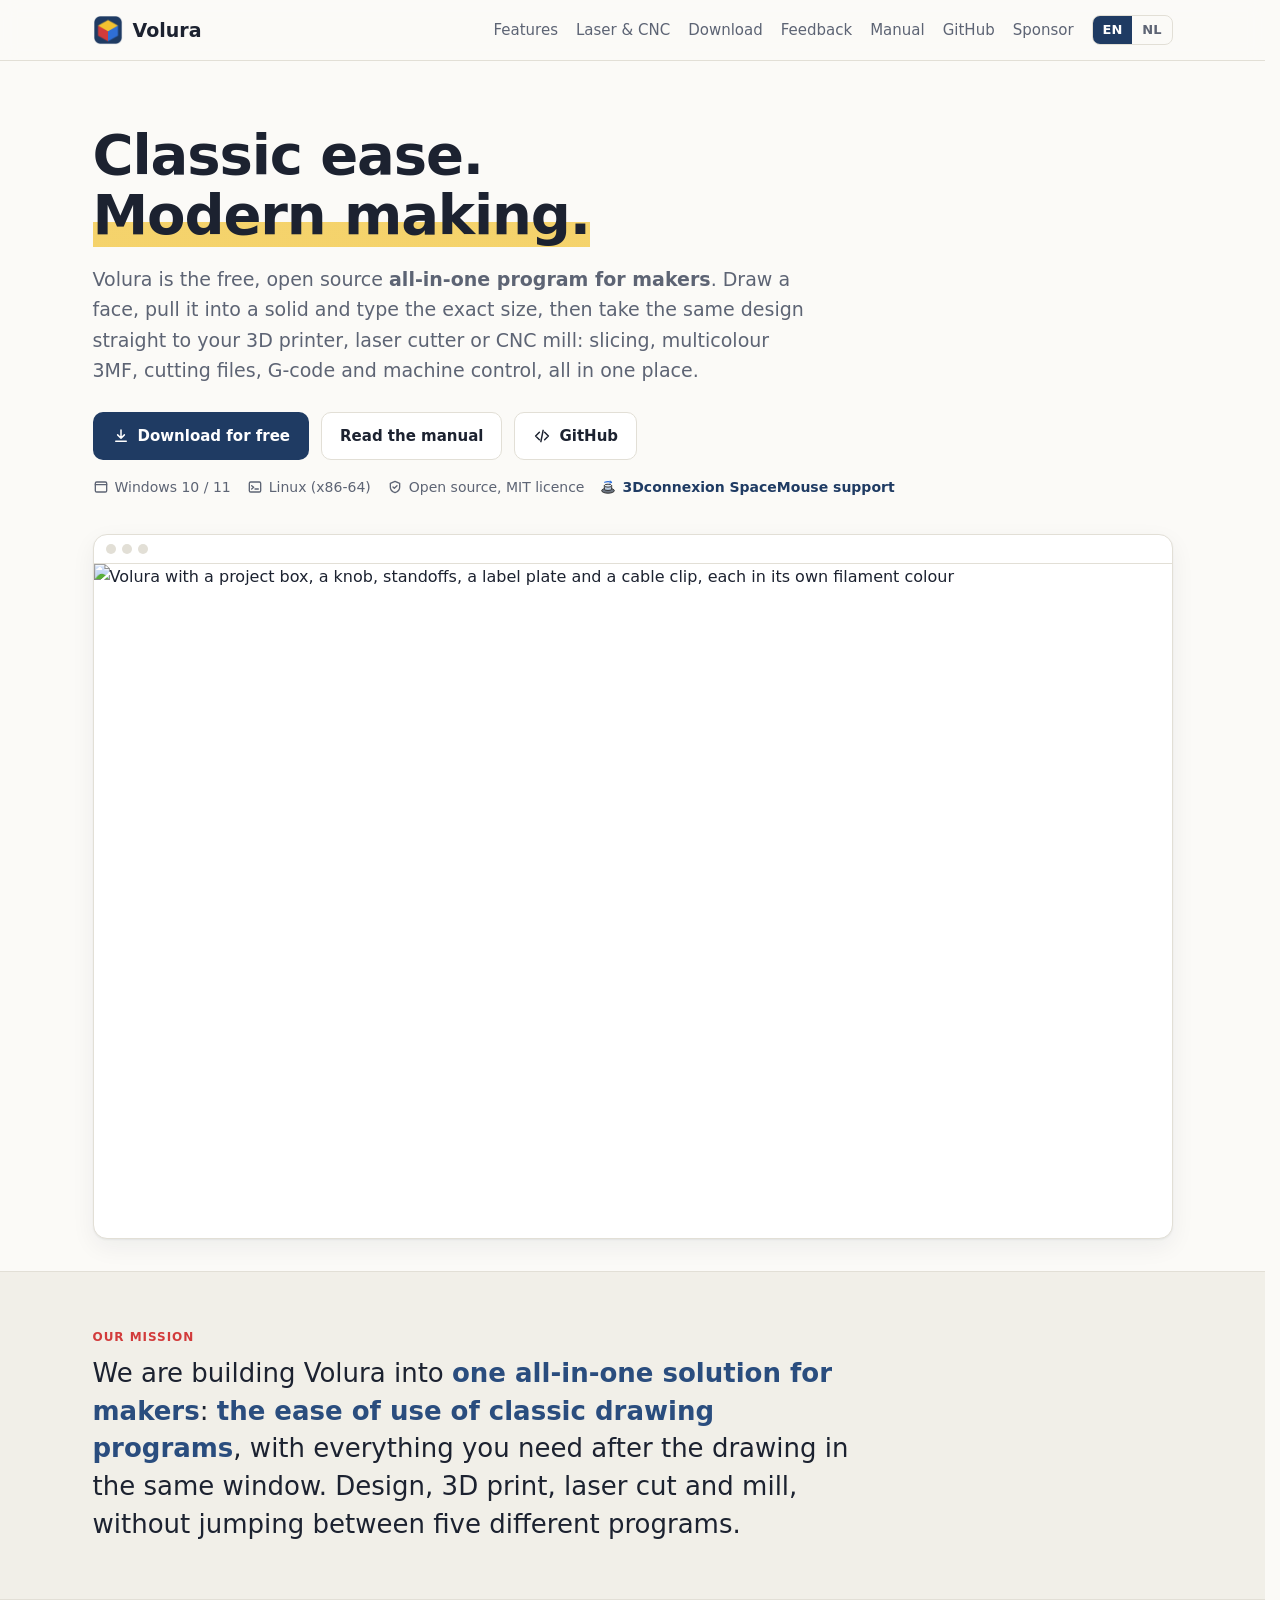
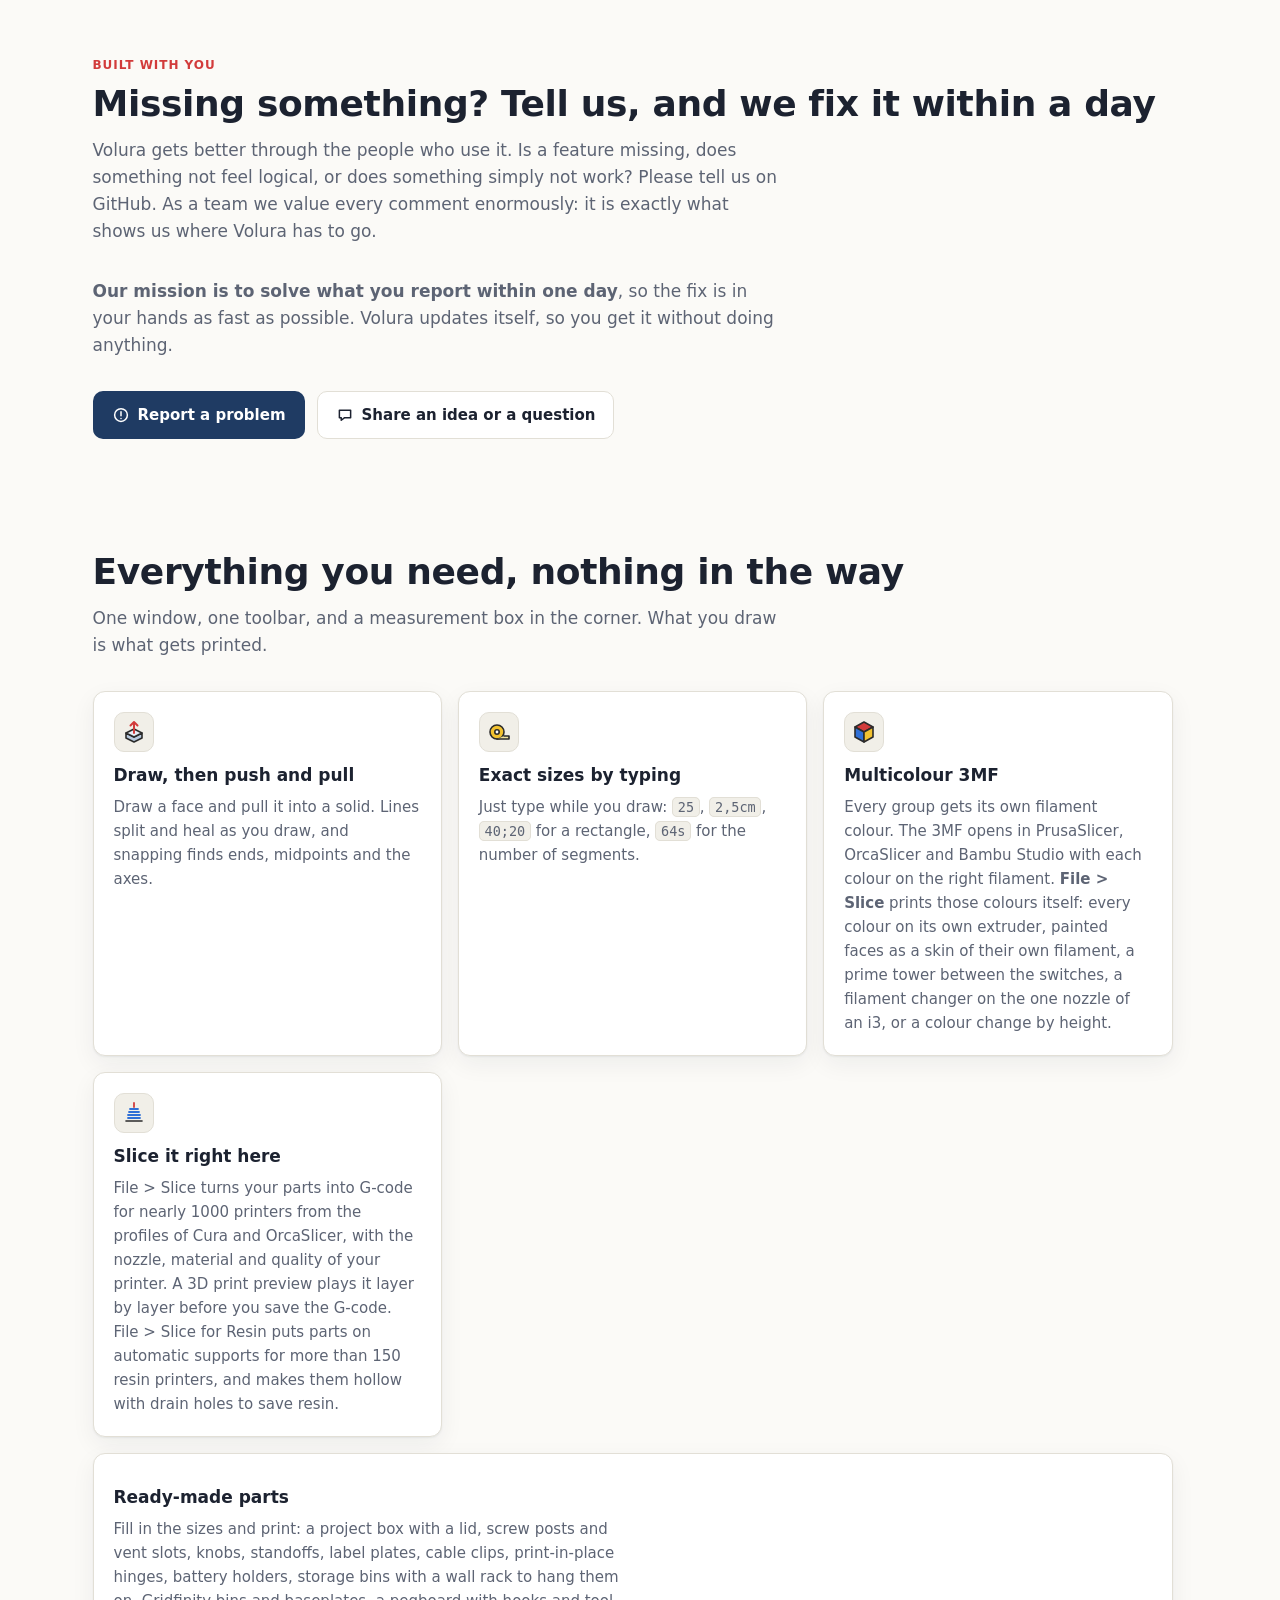
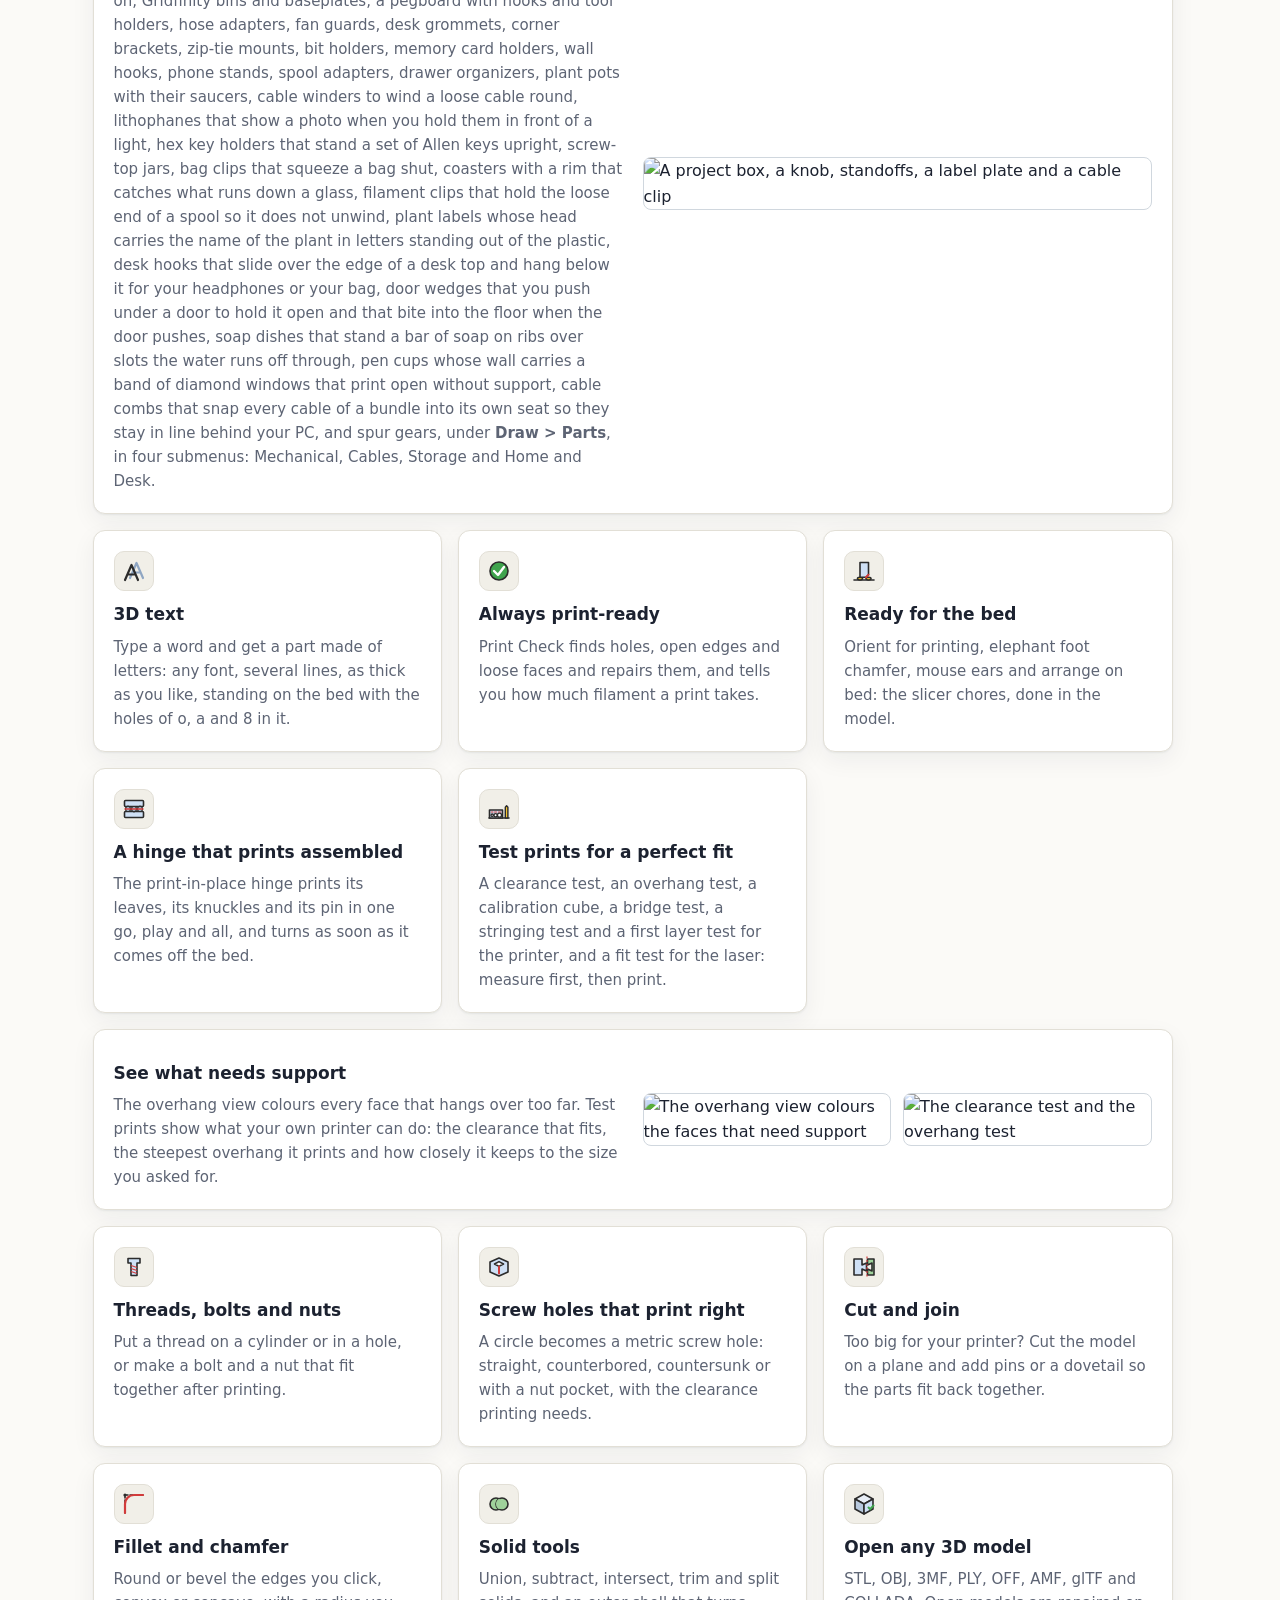
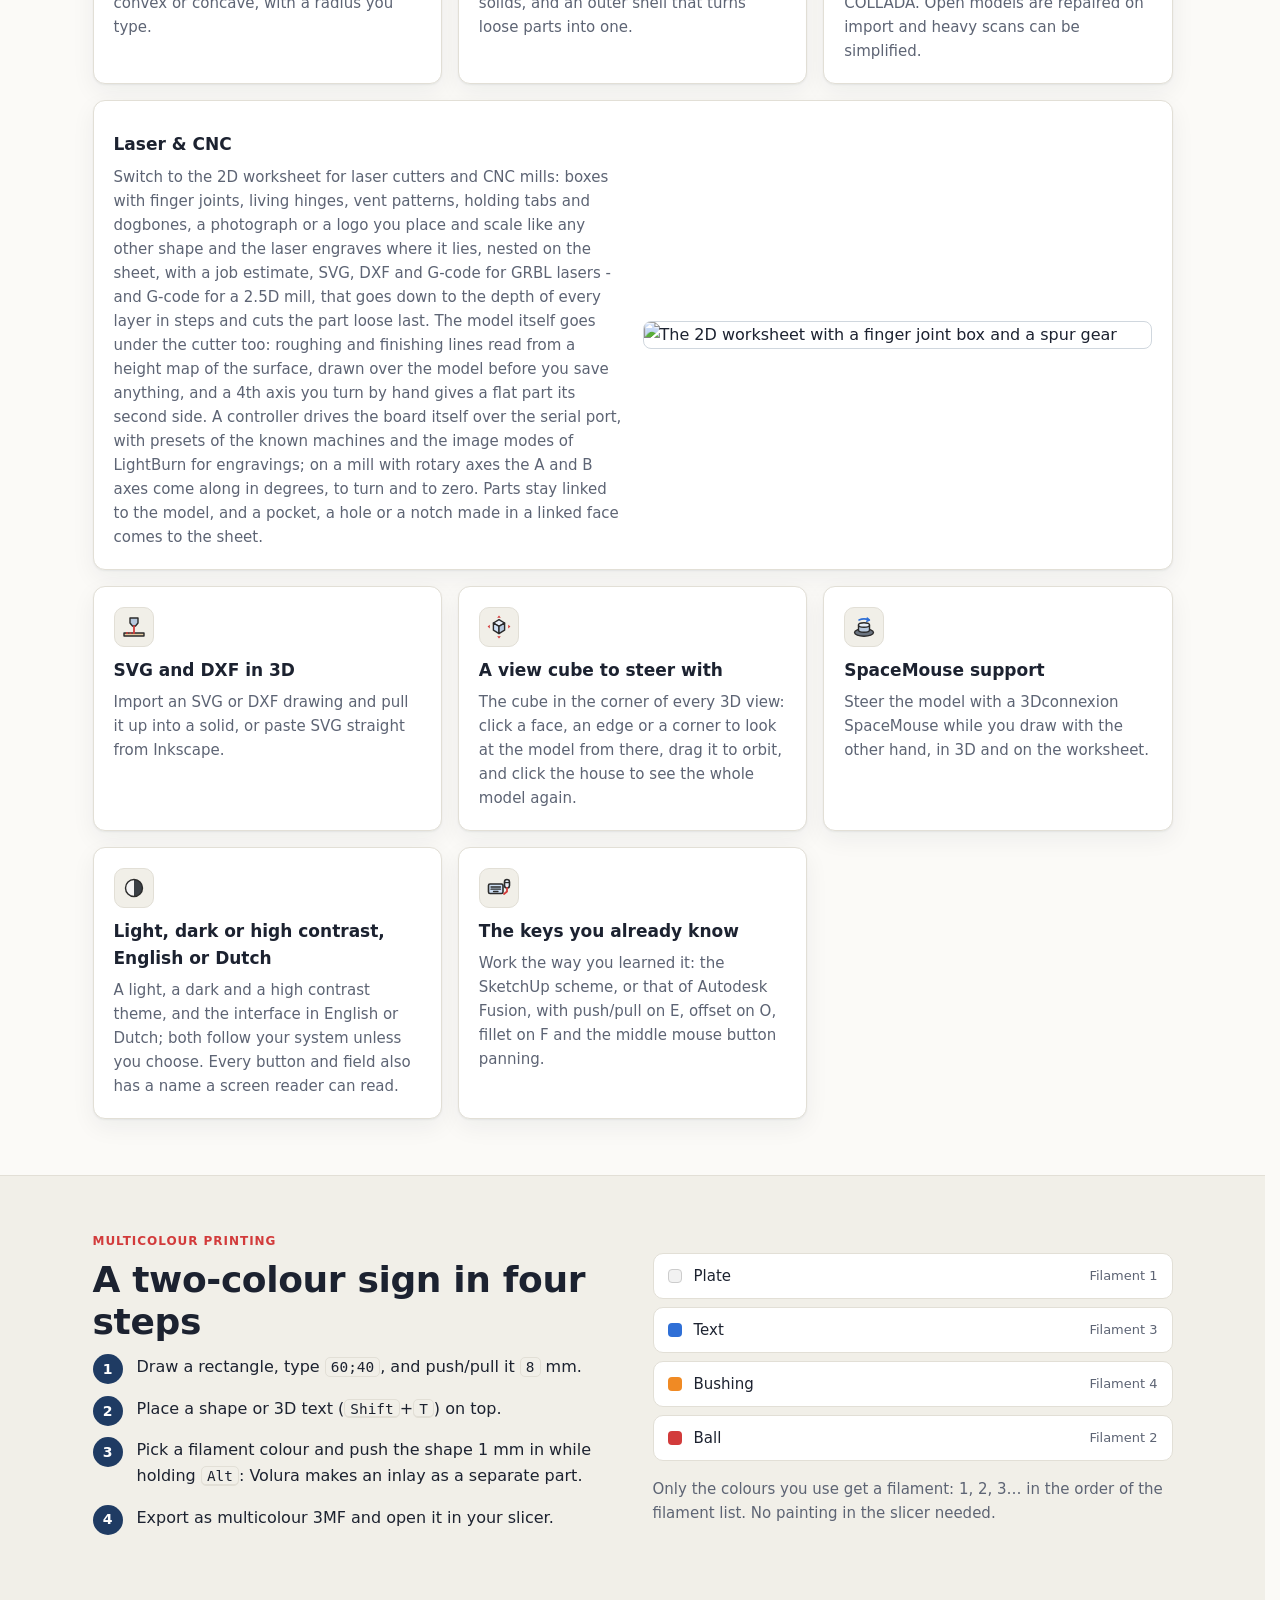
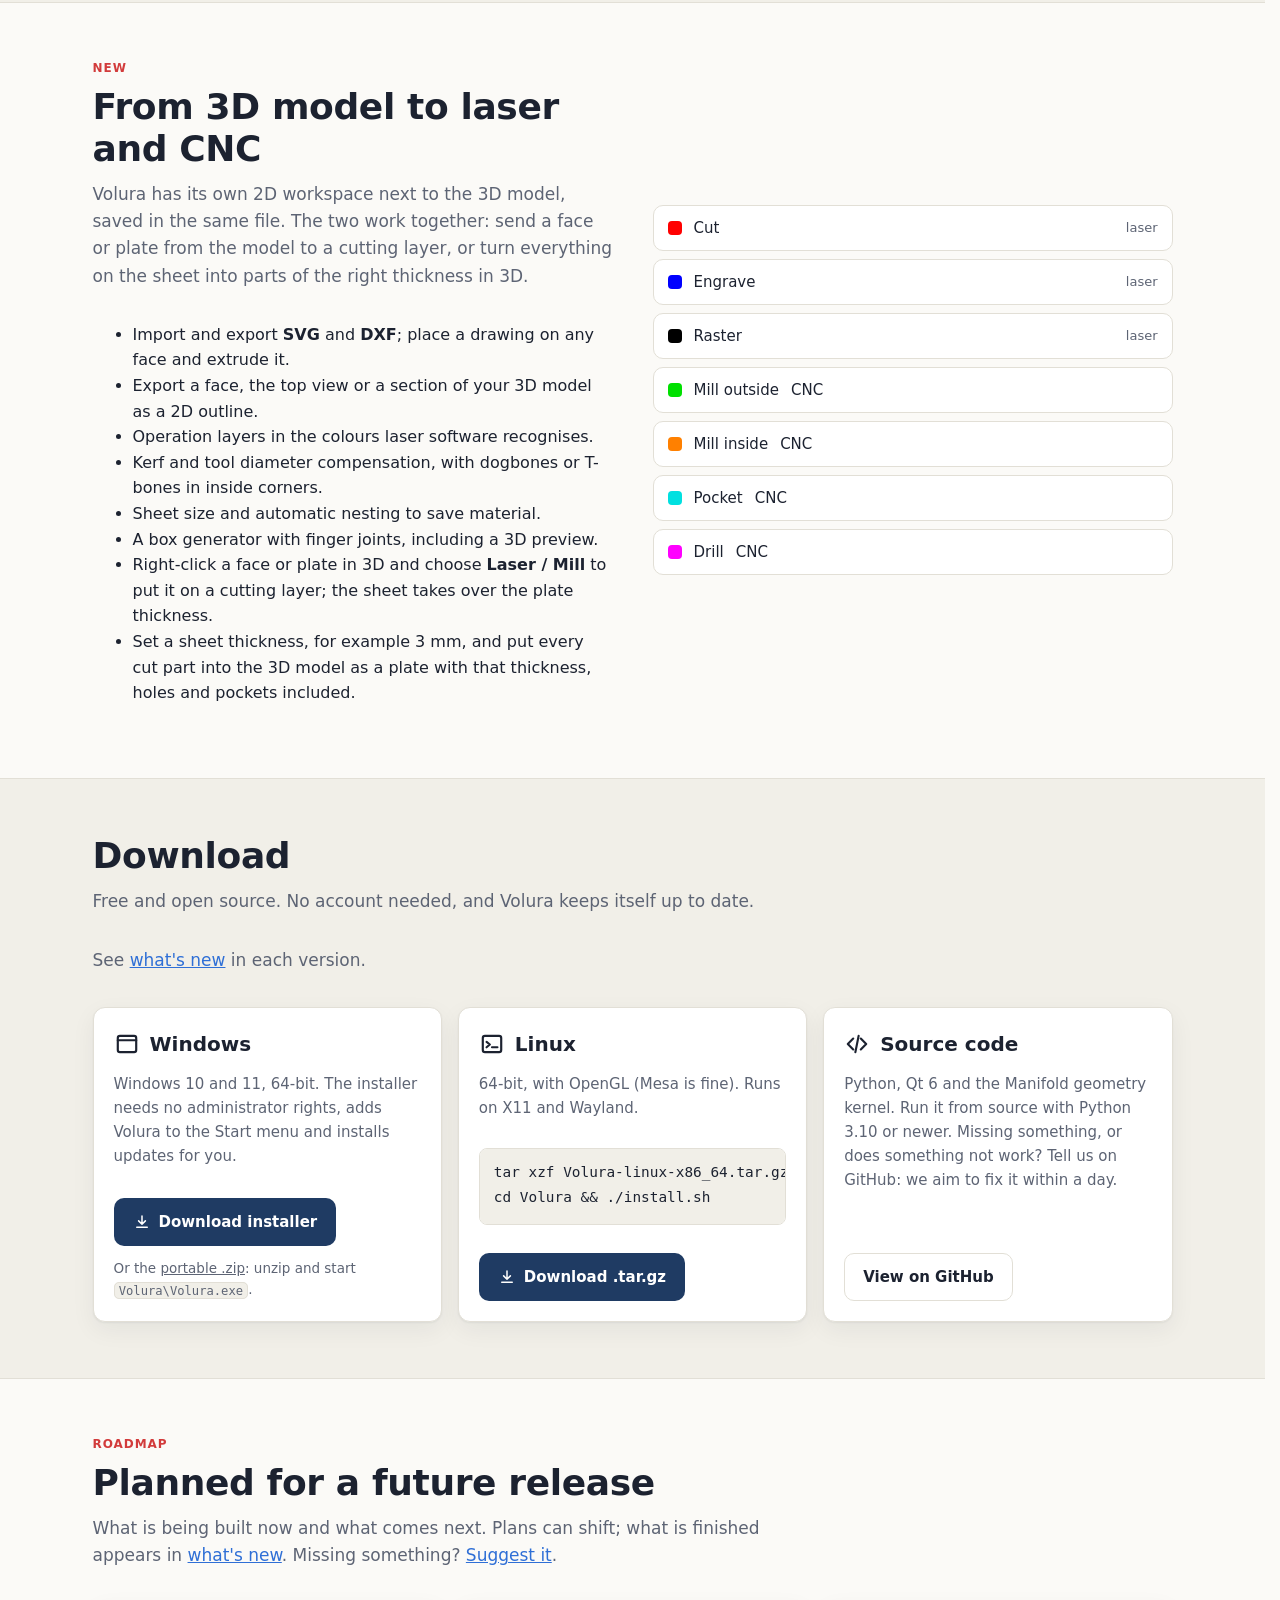
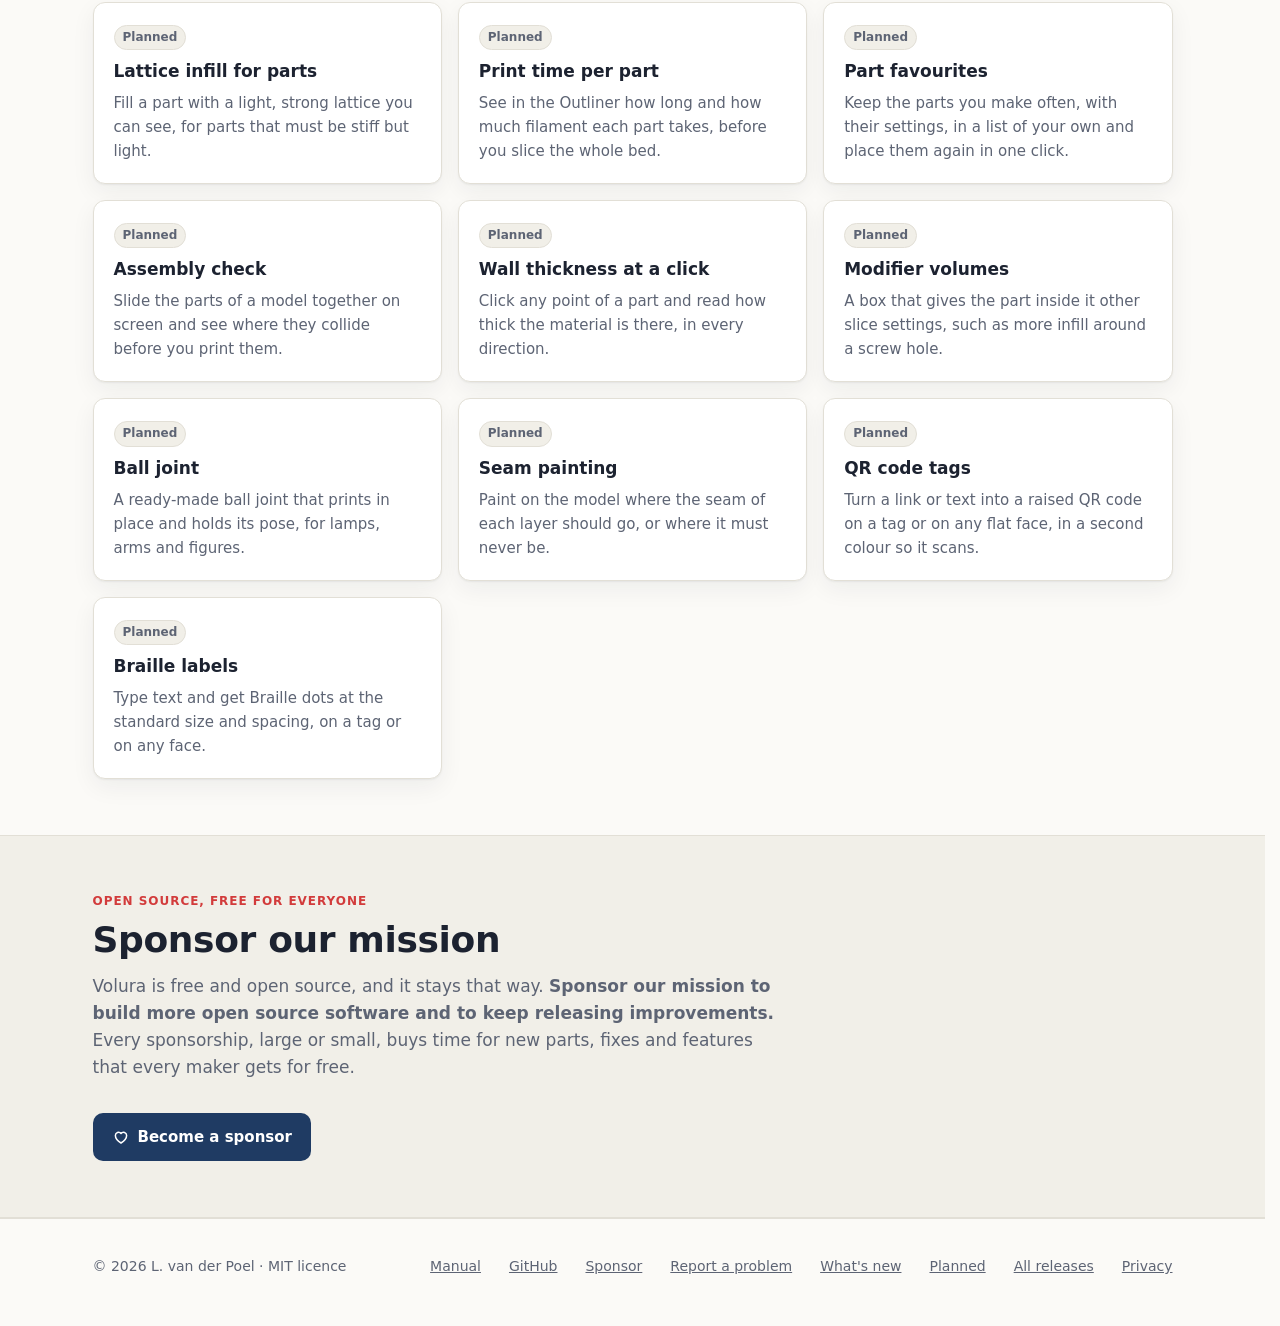
==== commit 69ac7c44: "Release 0.2.82" ====
--- a/site/public/index.html
+++ b/site/public/index.html
@@ -321,12 +321,6 @@
       <p class="sub"><span lang="en">What is being built now and what comes next. Plans can shift; what is finished appears in <a href="https://github.com/Lexvdpoel/Volura/blob/main/CHANGELOG.md">what's new</a>. Missing something? <a href="https://github.com/Lexvdpoel/Volura/issues">Suggest it</a>.</span><span lang="nl">Waar nu aan gewerkt wordt en wat daarna komt. Plannen kunnen verschuiven; wat klaar is, staat bij <a href="https://github.com/Lexvdpoel/Volura/blob/main/CHANGELOG.md">wat is er nieuw</a>. Mis je iets? <a href="https://github.com/Lexvdpoel/Volura/issues">Stel het voor</a>.</span></p>
       <div class="grid planned">
         <div class="card"><span class="tag"><span lang="en">Planned</span><span lang="nl">Gepland</span></span>
-          <h3><span lang="en">More than one build plate</span><span lang="nl">Meer dan één printbed</span></h3>
-          <p><span lang="en">Spread a big project over several plates and slice them one after the other.</span><span lang="nl">Verdeel een groot project over meerdere printbedden en slice ze na elkaar.</span></p></div>
-        <div class="card"><span class="tag"><span lang="en">Planned</span><span lang="nl">Gepland</span></span>
-          <h3><span lang="en">Voronoi and slot patterns</span><span lang="nl">Voronoi- en sleufpatronen</span></h3>
-          <p><span lang="en">Two new patterns for Vent Pattern: organic Voronoi cells and rows of slots, next to the honeycomb and circles.</span><span lang="nl">Twee nieuwe patronen voor Vent Pattern: organische Voronoi-cellen en rijen sleuven, naast de honingraat en de cirkels.</span></p></div>
-        <div class="card"><span class="tag"><span lang="en">Planned</span><span lang="nl">Gepland</span></span>
           <h3><span lang="en">Lattice infill for parts</span><span lang="nl">Roosterstructuur in onderdelen</span></h3>
           <p><span lang="en">Fill a part with a light, strong lattice you can see, for parts that must be stiff but light.</span><span lang="nl">Vul een onderdeel met een licht, sterk rooster dat je kunt zien, voor onderdelen die stijf maar licht moeten zijn.</span></p></div>
         <div class="card"><span class="tag"><span lang="en">Planned</span><span lang="nl">Gepland</span></span>
@@ -350,6 +344,12 @@
         <div class="card"><span class="tag"><span lang="en">Planned</span><span lang="nl">Gepland</span></span>
           <h3><span lang="en">Seam painting</span><span lang="nl">Naad schilderen</span></h3>
           <p><span lang="en">Paint on the model where the seam of each layer should go, or where it must never be.</span><span lang="nl">Schilder op het model waar de naad van elke laag moet komen, of waar die nooit mag komen.</span></p></div>
+        <div class="card"><span class="tag"><span lang="en">Planned</span><span lang="nl">Gepland</span></span>
+          <h3><span lang="en">QR code tags</span><span lang="nl">QR-codelabels</span></h3>
+          <p><span lang="en">Turn a link or text into a raised QR code on a tag or on any flat face, in a second colour so it scans.</span><span lang="nl">Maak van een link of tekst een verhoogde QR-code op een label of op elk vlak, in een tweede kleur zodat hij scant.</span></p></div>
+        <div class="card"><span class="tag"><span lang="en">Planned</span><span lang="nl">Gepland</span></span>
+          <h3><span lang="en">Braille labels</span><span lang="nl">Braillelabels</span></h3>
+          <p><span lang="en">Type text and get Braille dots at the standard size and spacing, on a tag or on any face.</span><span lang="nl">Typ tekst en krijg braillepunten op de standaardmaat en -afstand, op een label of op elk vlak.</span></p></div>
       </div>
     </div>
   </section>
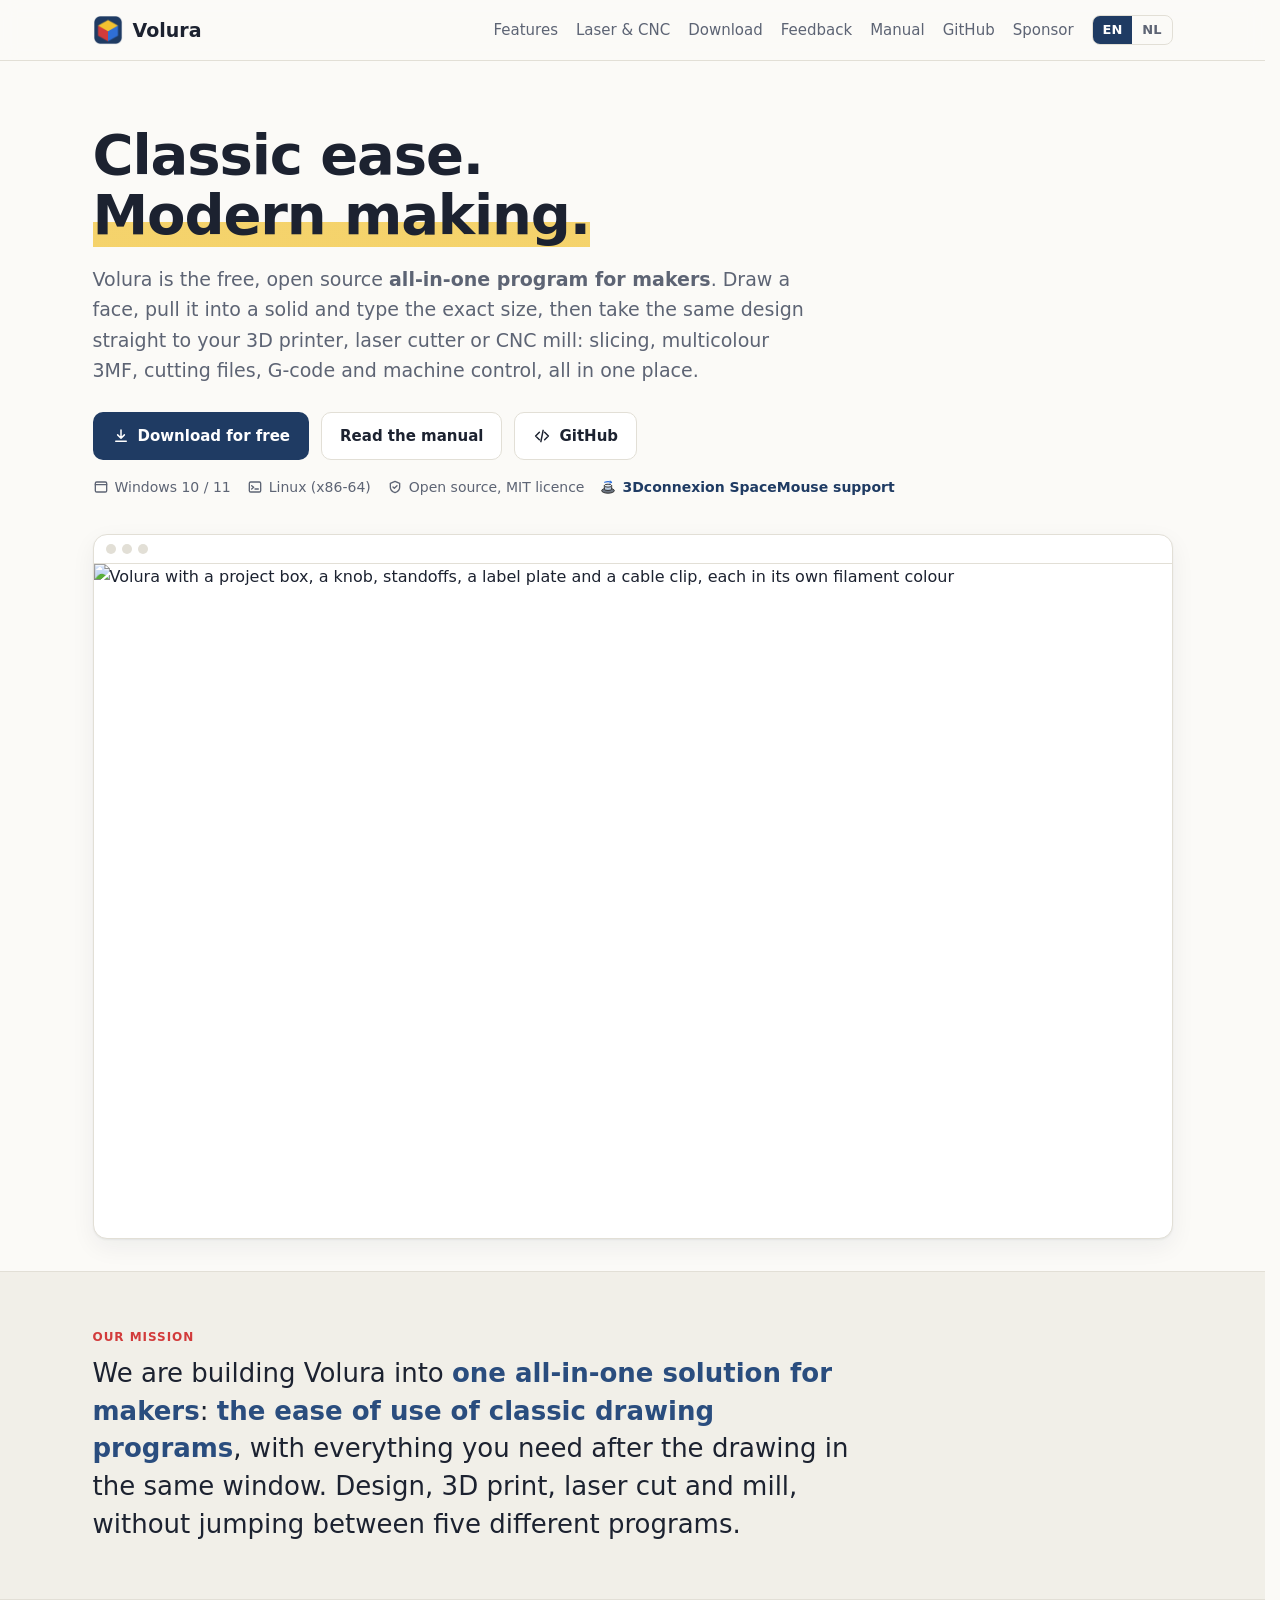
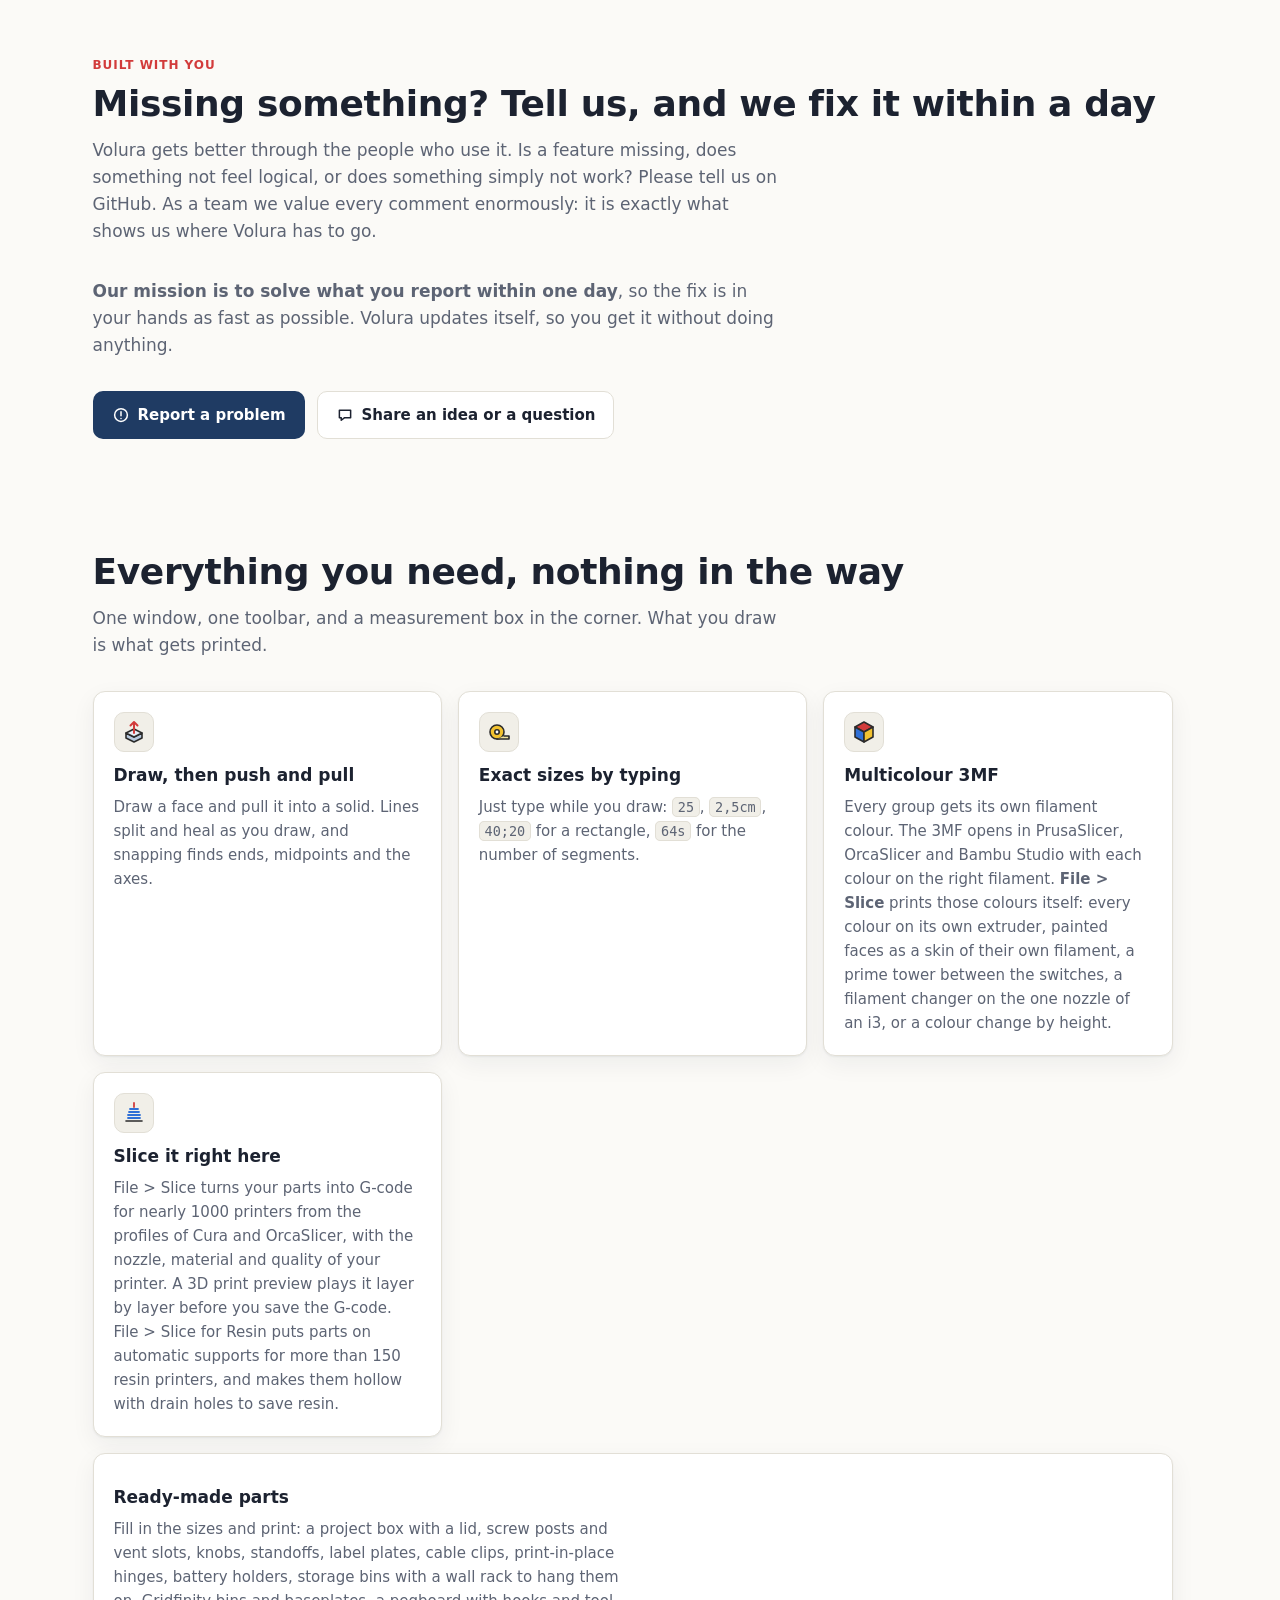
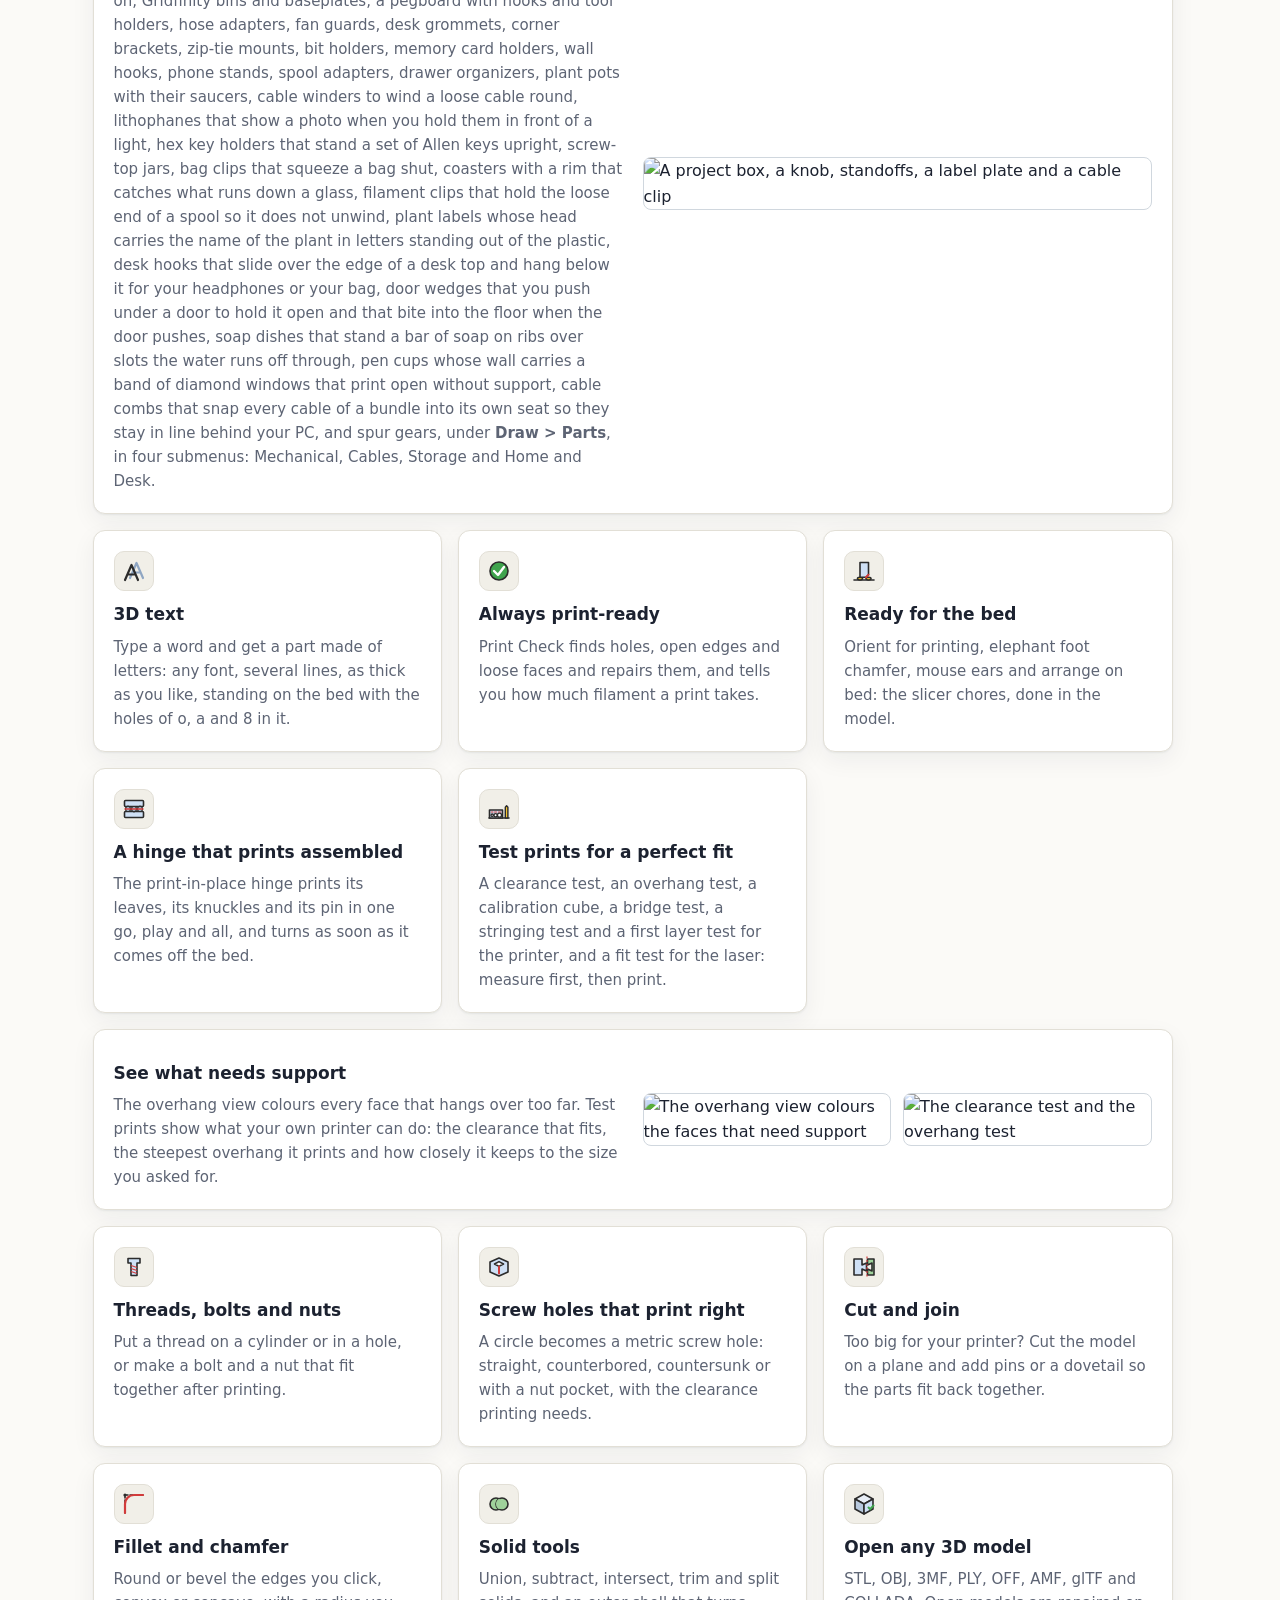
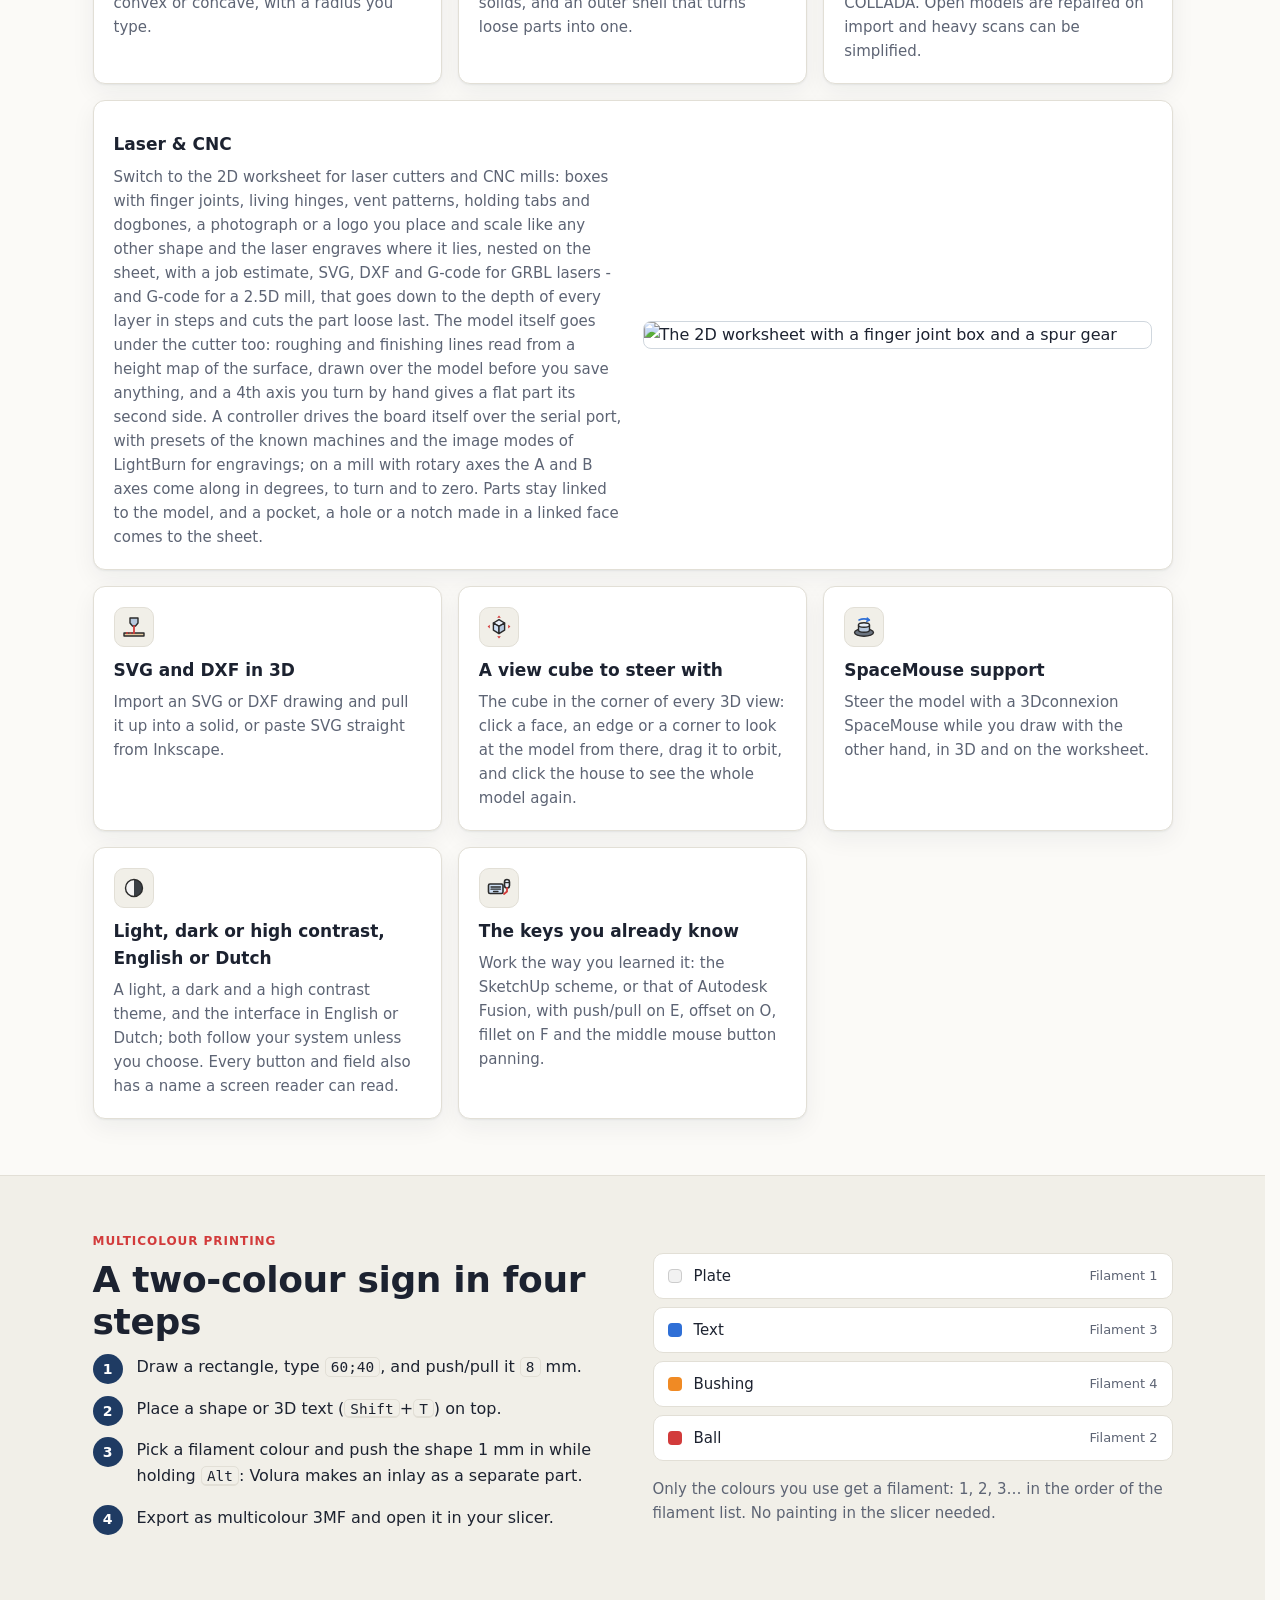
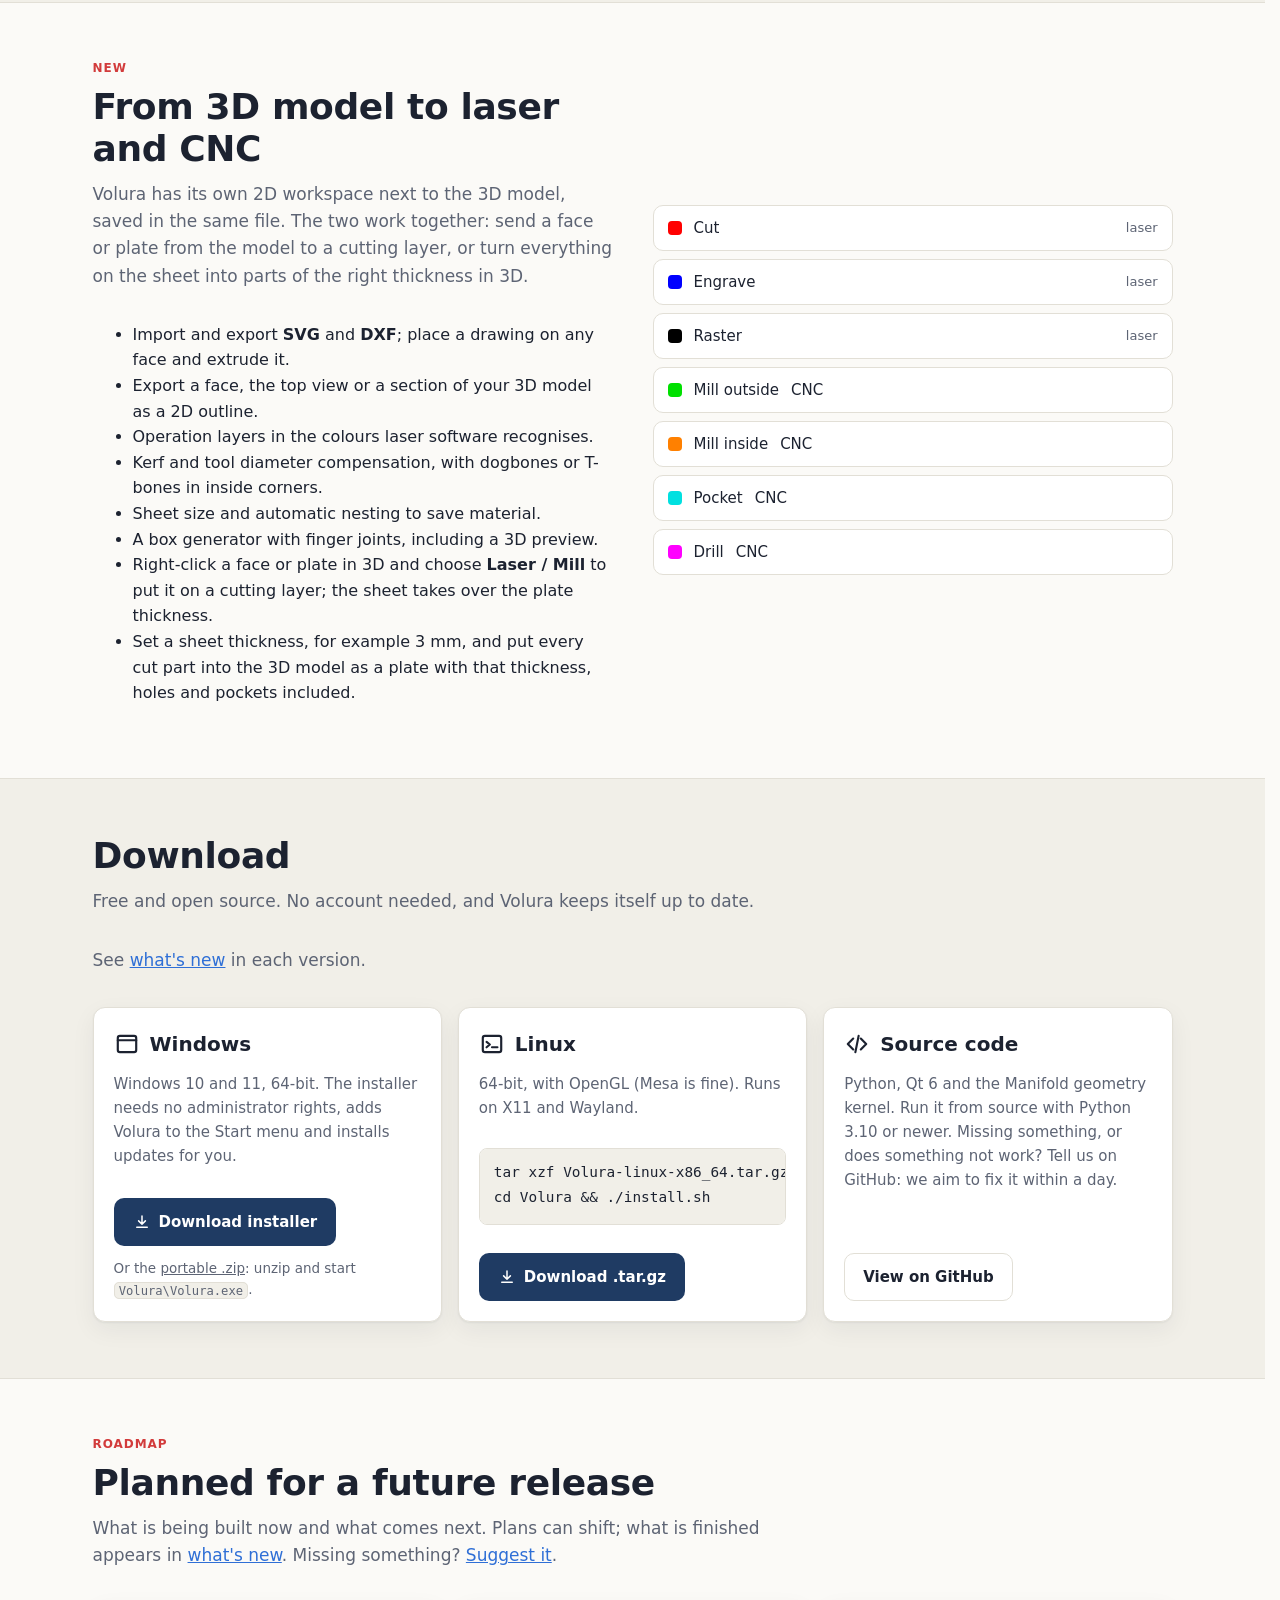
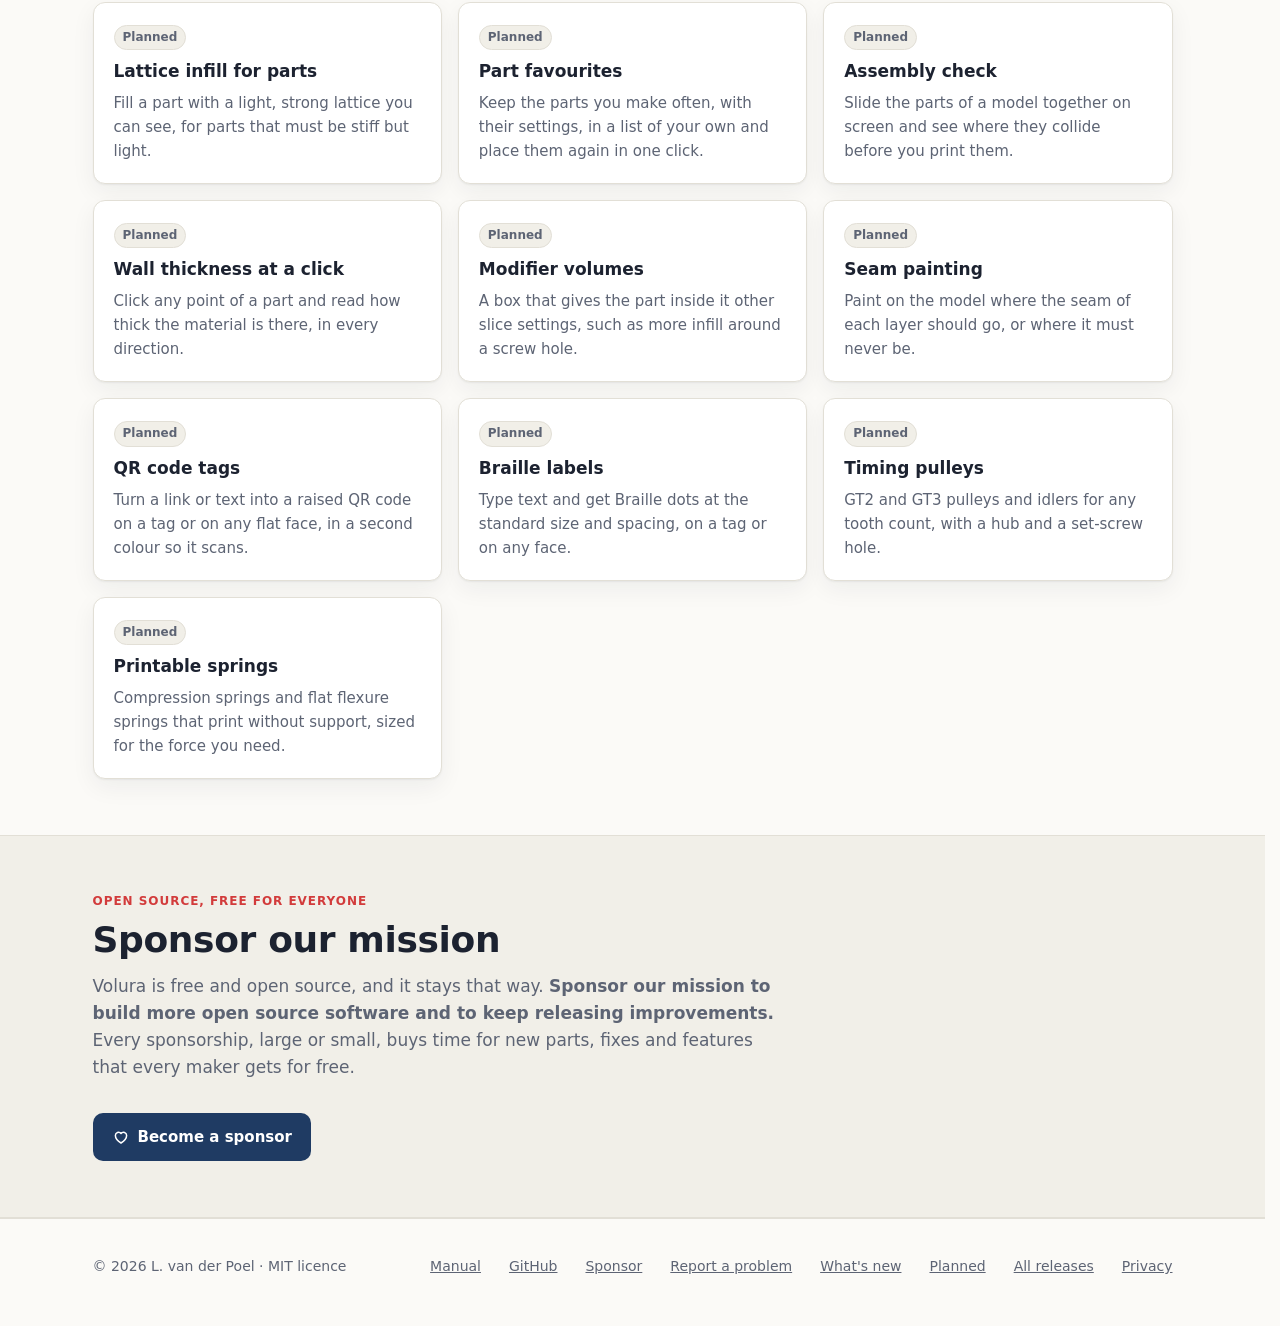
==== commit 5ddf42cb: "Release 0.2.83" ====
--- a/site/public/index.html
+++ b/site/public/index.html
@@ -324,9 +324,6 @@
           <h3><span lang="en">Lattice infill for parts</span><span lang="nl">Roosterstructuur in onderdelen</span></h3>
           <p><span lang="en">Fill a part with a light, strong lattice you can see, for parts that must be stiff but light.</span><span lang="nl">Vul een onderdeel met een licht, sterk rooster dat je kunt zien, voor onderdelen die stijf maar licht moeten zijn.</span></p></div>
         <div class="card"><span class="tag"><span lang="en">Planned</span><span lang="nl">Gepland</span></span>
-          <h3><span lang="en">Print time per part</span><span lang="nl">Printtijd per onderdeel</span></h3>
-          <p><span lang="en">See in the Outliner how long and how much filament each part takes, before you slice the whole bed.</span><span lang="nl">Zie in de Outliner hoe lang en hoeveel filament elk onderdeel kost, voordat je het hele bed slicet.</span></p></div>
-        <div class="card"><span class="tag"><span lang="en">Planned</span><span lang="nl">Gepland</span></span>
           <h3><span lang="en">Part favourites</span><span lang="nl">Favoriete onderdelen</span></h3>
           <p><span lang="en">Keep the parts you make often, with their settings, in a list of your own and place them again in one click.</span><span lang="nl">Bewaar de onderdelen die je vaak maakt, met hun instellingen, in een eigen lijst en plaats ze opnieuw met één klik.</span></p></div>
         <div class="card"><span class="tag"><span lang="en">Planned</span><span lang="nl">Gepland</span></span>
@@ -339,9 +336,6 @@
           <h3><span lang="en">Modifier volumes</span><span lang="nl">Modificatievolumes</span></h3>
           <p><span lang="en">A box that gives the part inside it other slice settings, such as more infill around a screw hole.</span><span lang="nl">Een blok dat het deel van een onderdeel erbinnen andere slice-instellingen geeft, zoals meer infill rond een schroefgat.</span></p></div>
         <div class="card"><span class="tag"><span lang="en">Planned</span><span lang="nl">Gepland</span></span>
-          <h3><span lang="en">Ball joint</span><span lang="nl">Kogelgewricht</span></h3>
-          <p><span lang="en">A ready-made ball joint that prints in place and holds its pose, for lamps, arms and figures.</span><span lang="nl">Een kant-en-klaar kogelgewricht dat in één keer print en zijn stand vasthoudt, voor lampjes, armen en figuren.</span></p></div>
-        <div class="card"><span class="tag"><span lang="en">Planned</span><span lang="nl">Gepland</span></span>
           <h3><span lang="en">Seam painting</span><span lang="nl">Naad schilderen</span></h3>
           <p><span lang="en">Paint on the model where the seam of each layer should go, or where it must never be.</span><span lang="nl">Schilder op het model waar de naad van elke laag moet komen, of waar die nooit mag komen.</span></p></div>
         <div class="card"><span class="tag"><span lang="en">Planned</span><span lang="nl">Gepland</span></span>
@@ -350,6 +344,12 @@
         <div class="card"><span class="tag"><span lang="en">Planned</span><span lang="nl">Gepland</span></span>
           <h3><span lang="en">Braille labels</span><span lang="nl">Braillelabels</span></h3>
           <p><span lang="en">Type text and get Braille dots at the standard size and spacing, on a tag or on any face.</span><span lang="nl">Typ tekst en krijg braillepunten op de standaardmaat en -afstand, op een label of op elk vlak.</span></p></div>
+        <div class="card"><span class="tag"><span lang="en">Planned</span><span lang="nl">Gepland</span></span>
+          <h3><span lang="en">Timing pulleys</span><span lang="nl">Tandriemschijven</span></h3>
+          <p><span lang="en">GT2 and GT3 pulleys and idlers for any tooth count, with a hub and a set-screw hole.</span><span lang="nl">GT2- en GT3-riemschijven en spanrollen voor elk aantal tanden, met een naaf en een gat voor een stelschroef.</span></p></div>
+        <div class="card"><span class="tag"><span lang="en">Planned</span><span lang="nl">Gepland</span></span>
+          <h3><span lang="en">Printable springs</span><span lang="nl">Printbare veren</span></h3>
+          <p><span lang="en">Compression springs and flat flexure springs that print without support, sized for the force you need.</span><span lang="nl">Drukveren en vlakke bladveren die zonder support printen, op maat voor de kracht die je nodig hebt.</span></p></div>
       </div>
     </div>
   </section>
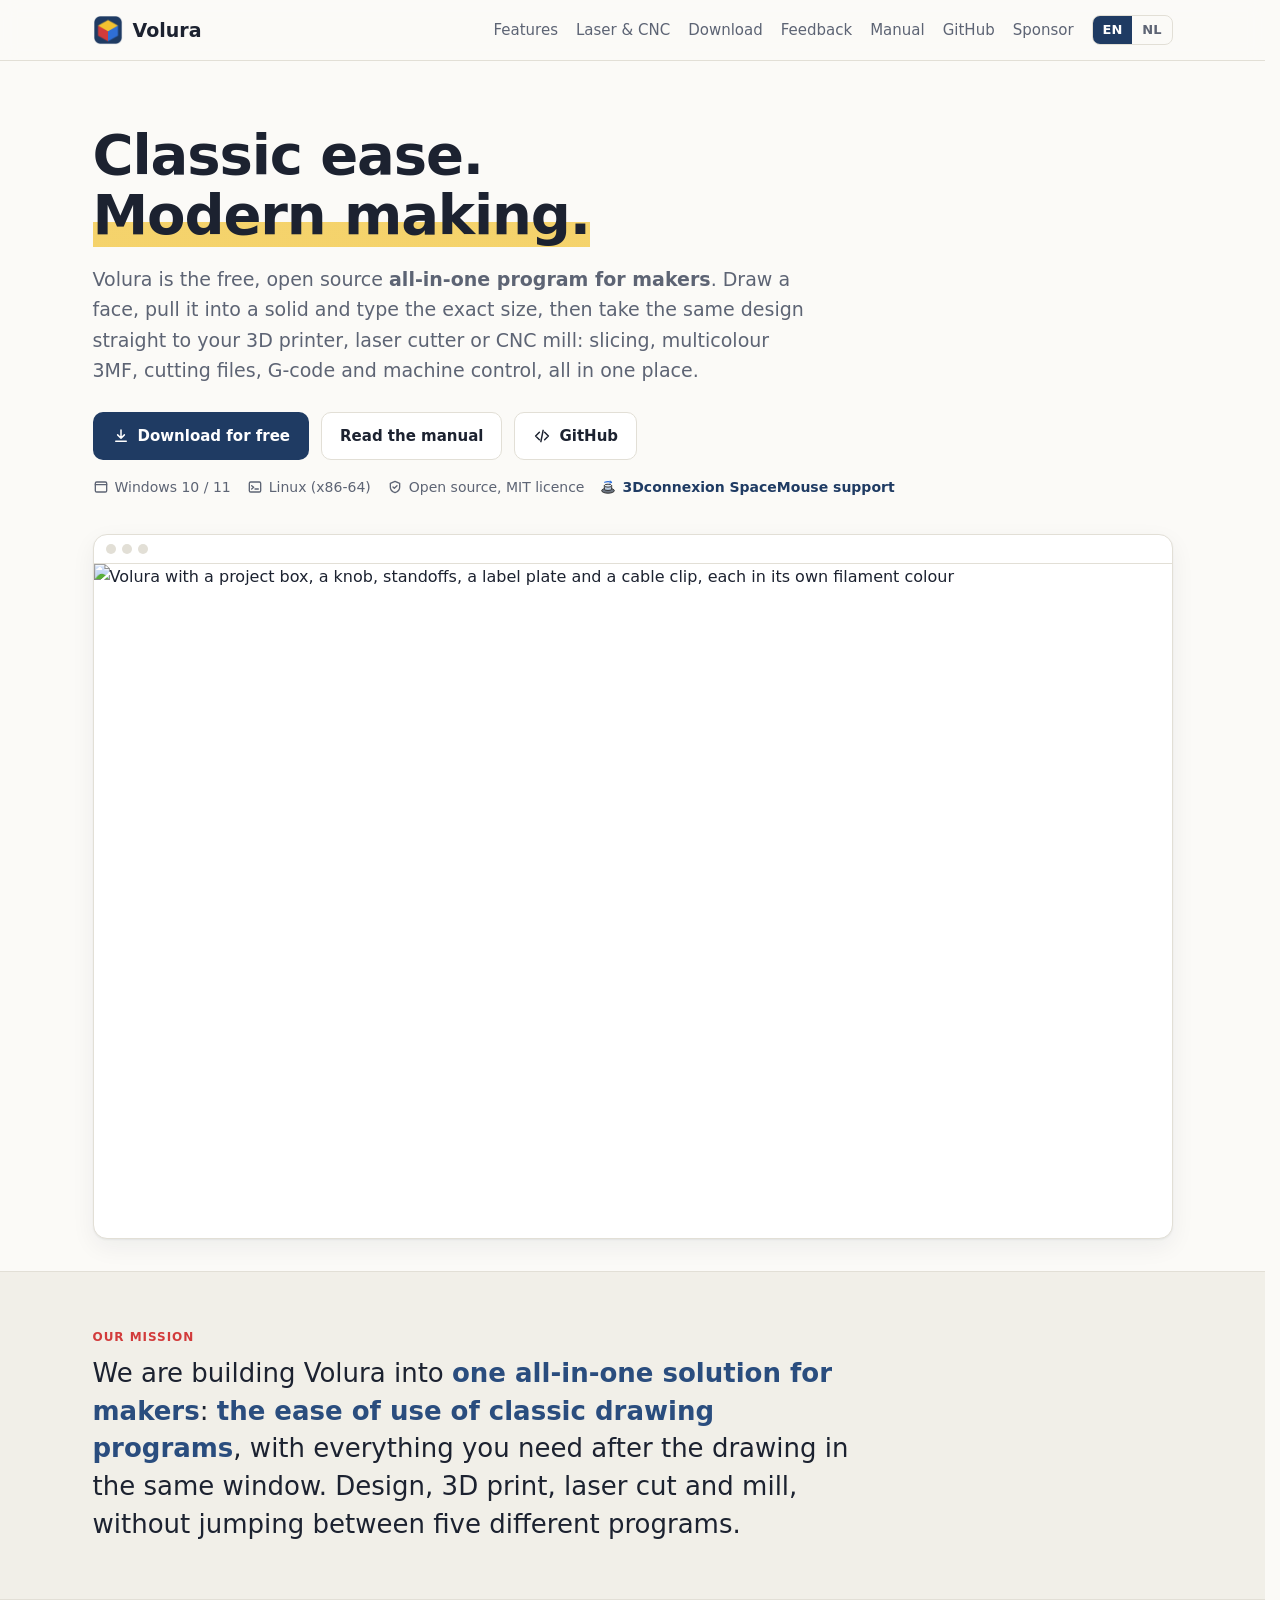
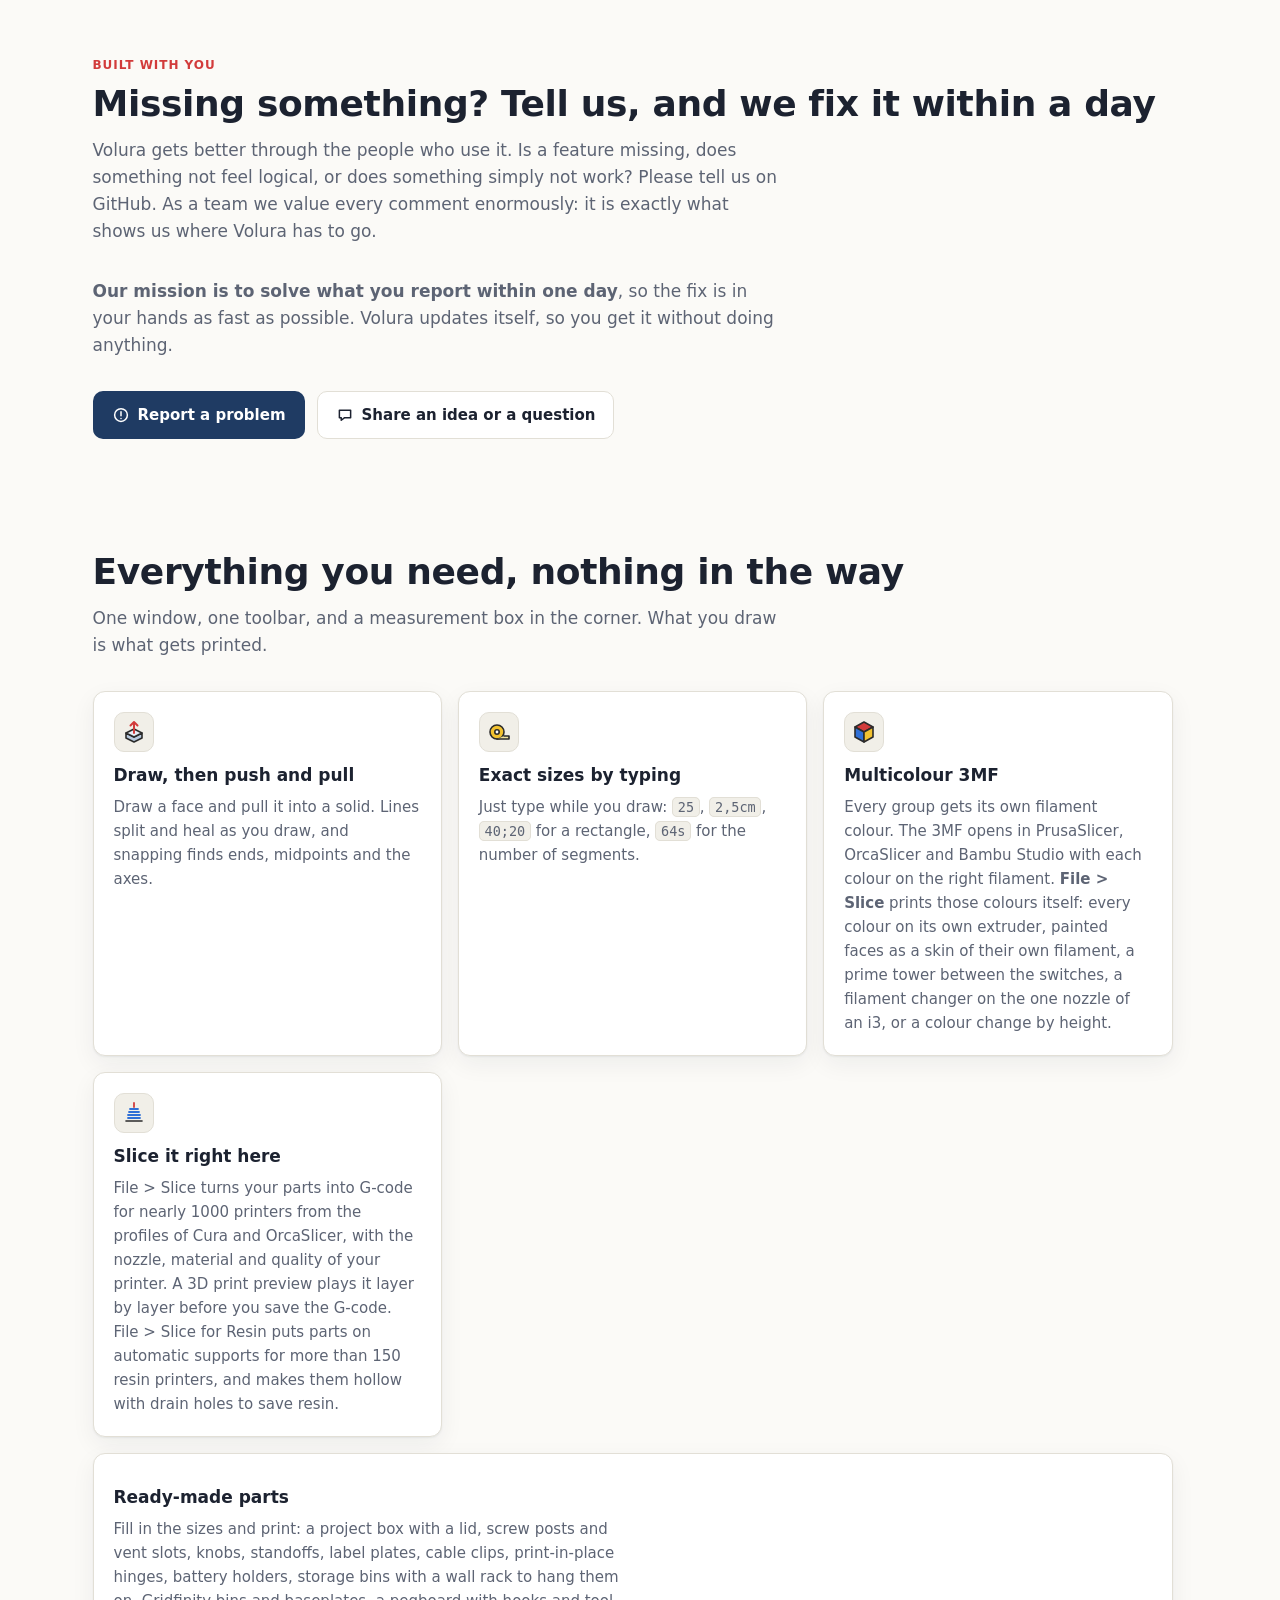
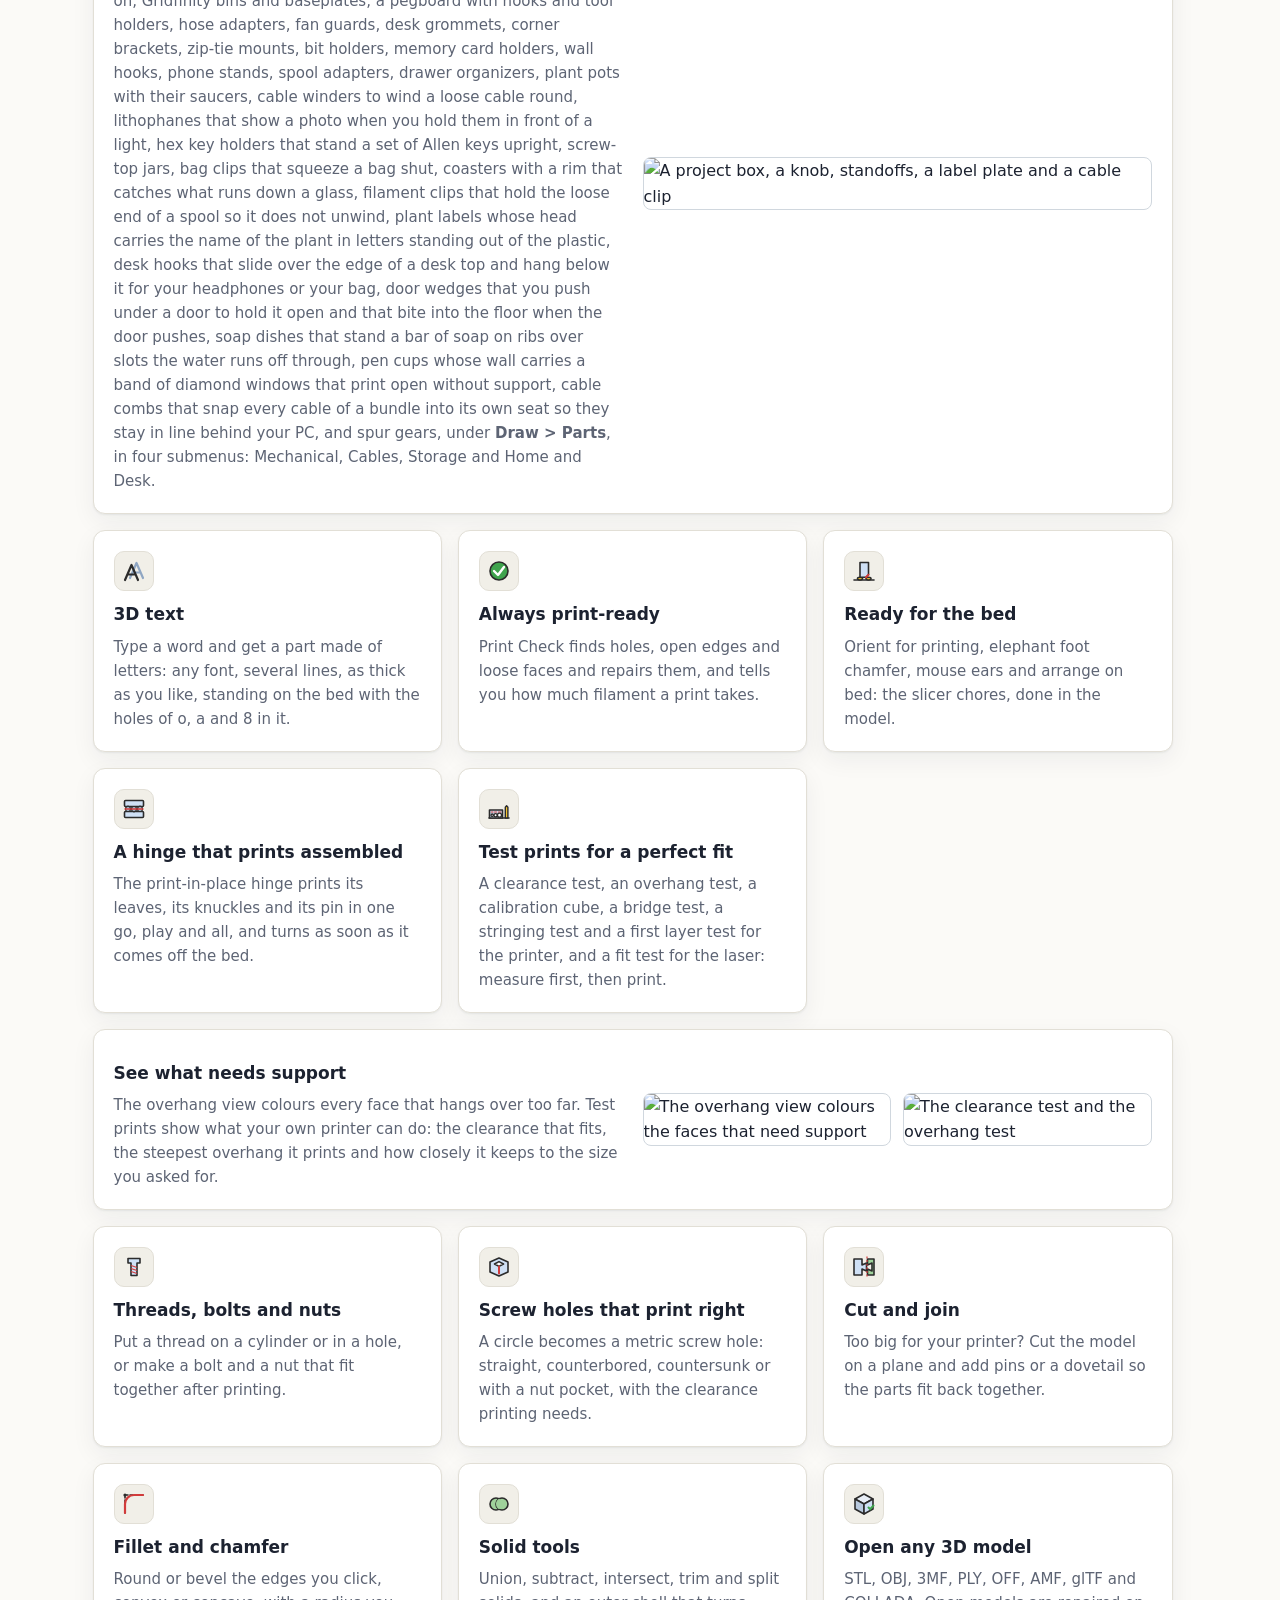
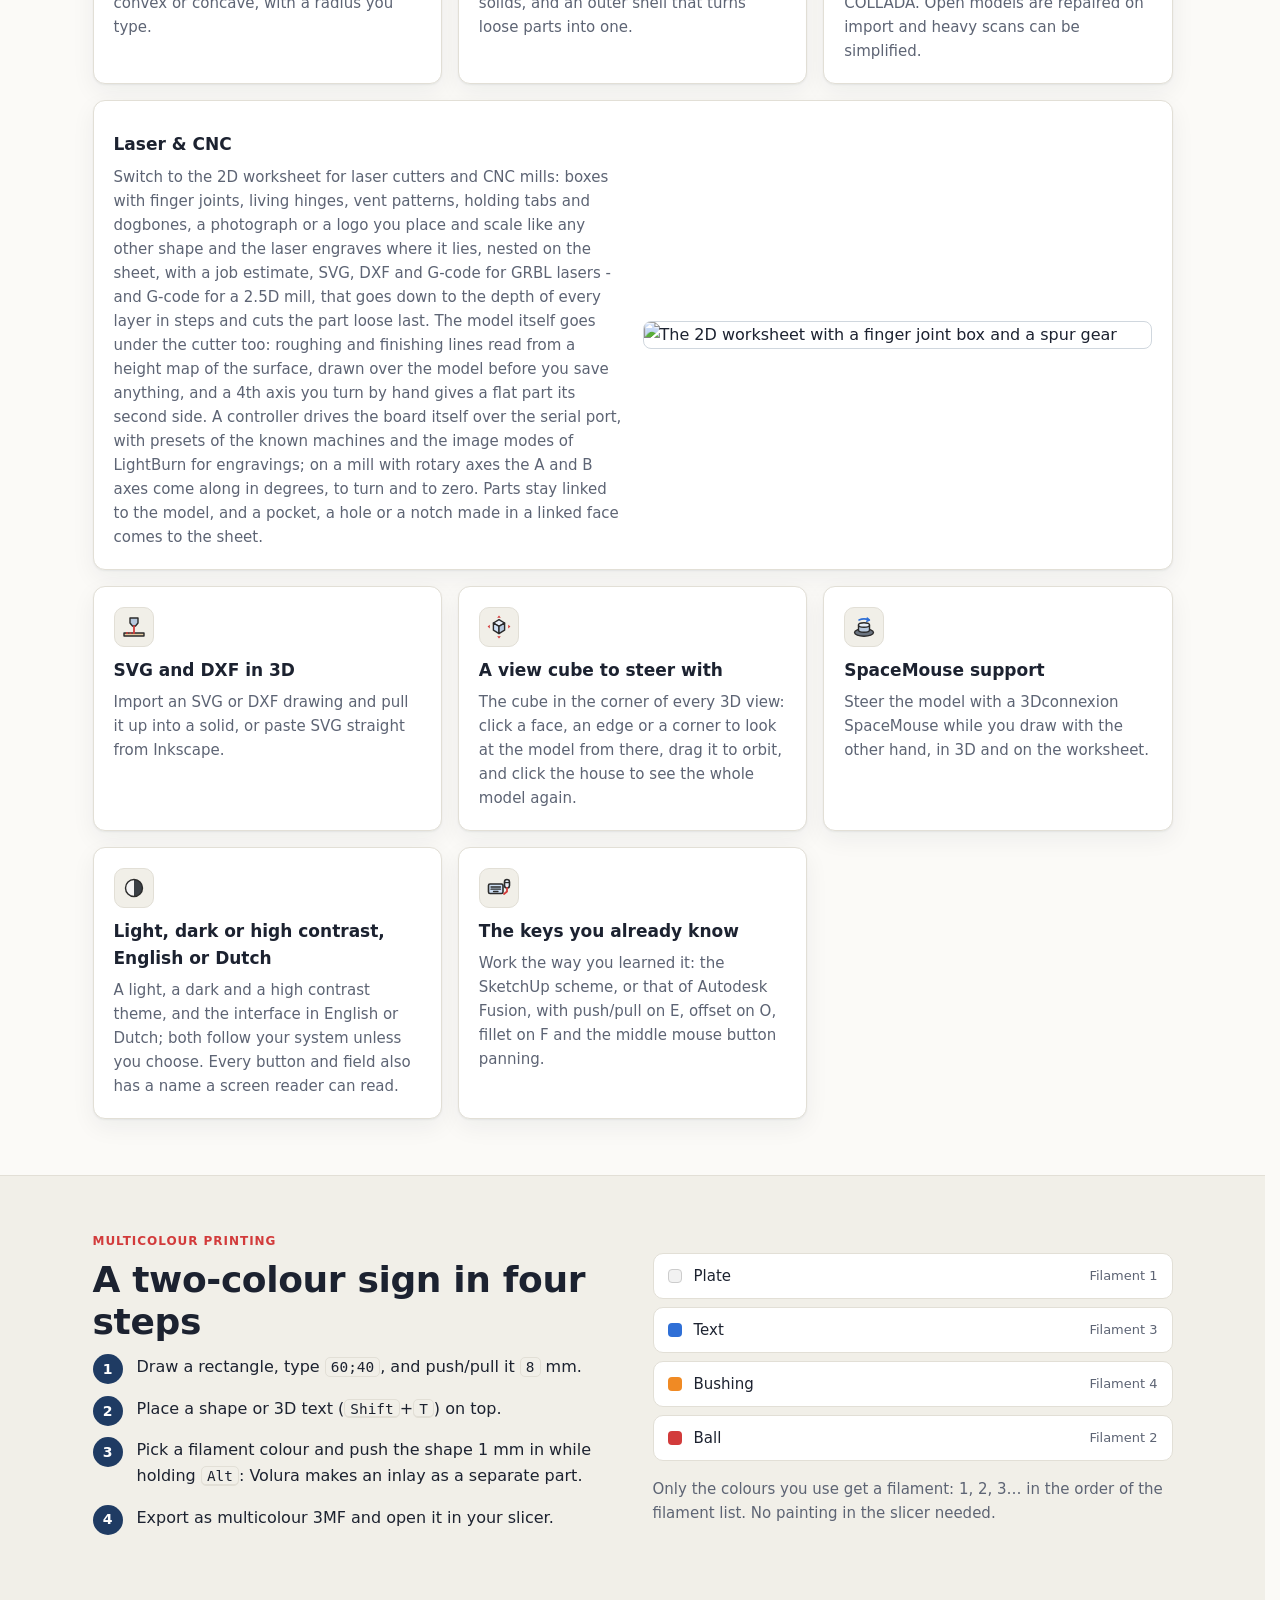
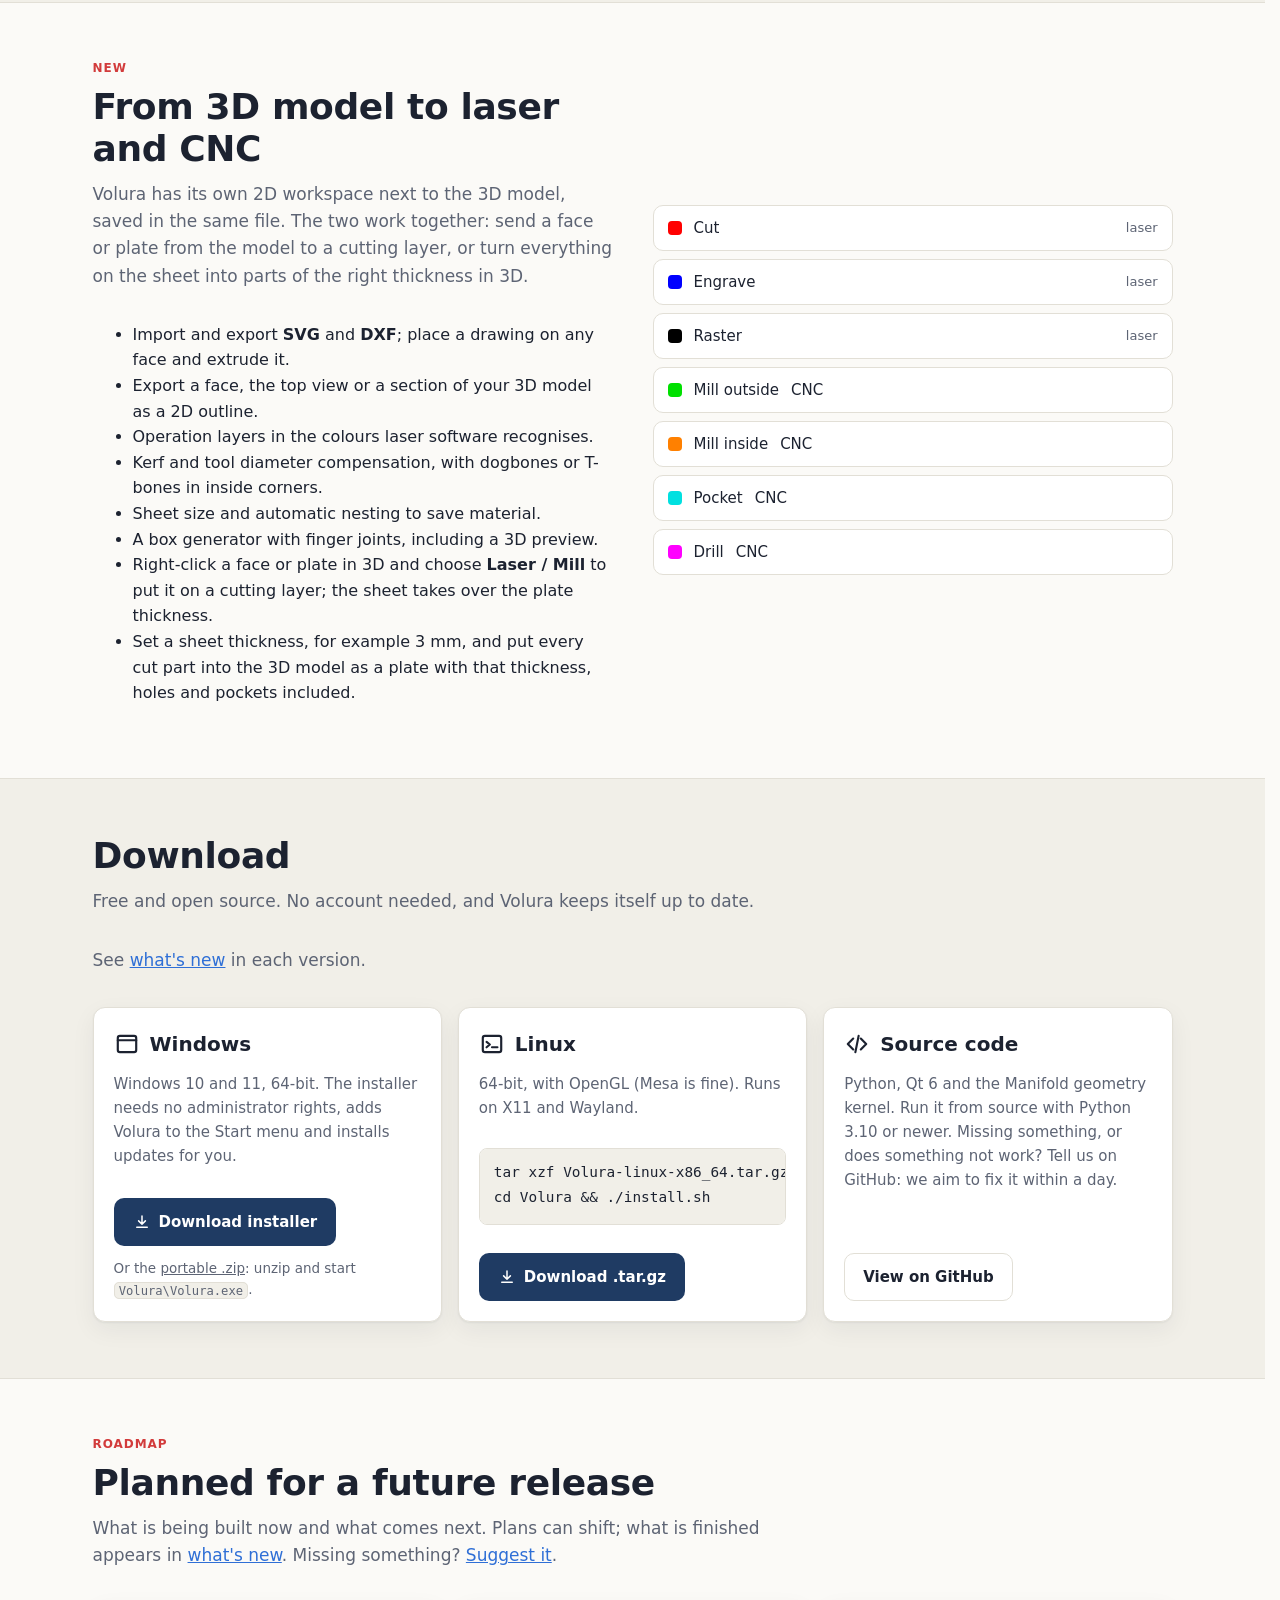
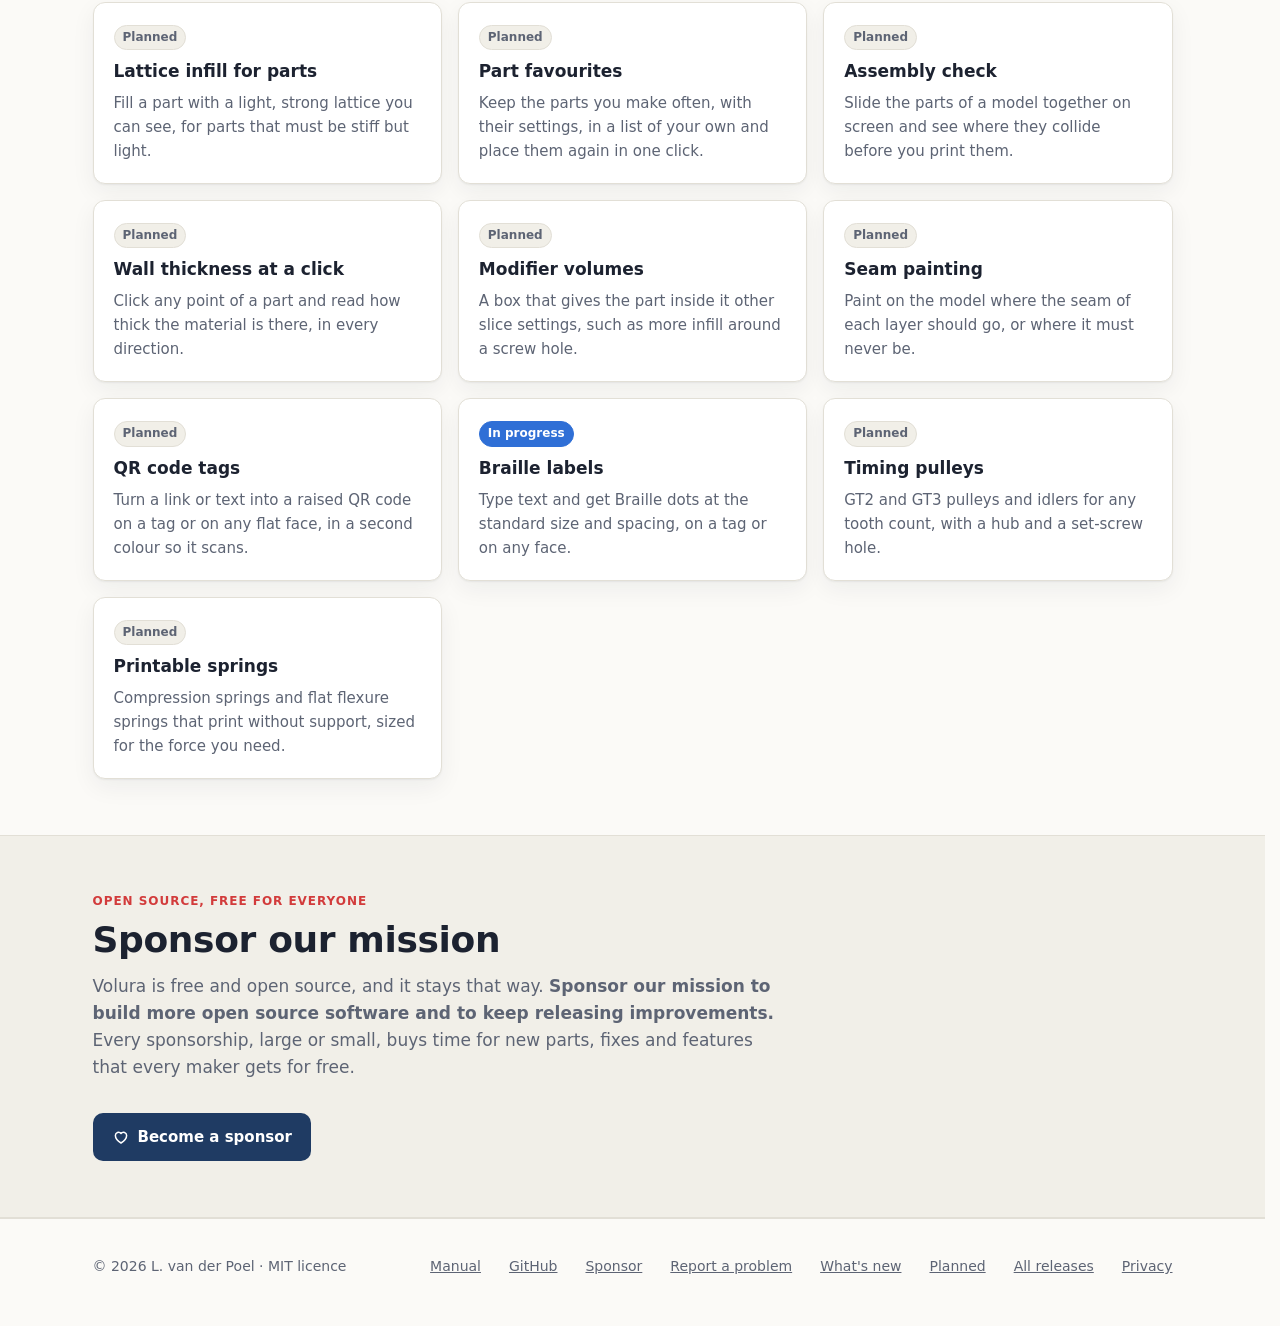
==== commit 3ab1839e: "Site: Braille labels are in progress" ====
--- a/site/public/index.html
+++ b/site/public/index.html
@@ -341,7 +341,7 @@
         <div class="card"><span class="tag"><span lang="en">Planned</span><span lang="nl">Gepland</span></span>
           <h3><span lang="en">QR code tags</span><span lang="nl">QR-codelabels</span></h3>
           <p><span lang="en">Turn a link or text into a raised QR code on a tag or on any flat face, in a second colour so it scans.</span><span lang="nl">Maak van een link of tekst een verhoogde QR-code op een label of op elk vlak, in een tweede kleur zodat hij scant.</span></p></div>
-        <div class="card"><span class="tag"><span lang="en">Planned</span><span lang="nl">Gepland</span></span>
+        <div class="card"><span class="tag now"><span lang="en">In progress</span><span lang="nl">In de maak</span></span>
           <h3><span lang="en">Braille labels</span><span lang="nl">Braillelabels</span></h3>
           <p><span lang="en">Type text and get Braille dots at the standard size and spacing, on a tag or on any face.</span><span lang="nl">Typ tekst en krijg braillepunten op de standaardmaat en -afstand, op een label of op elk vlak.</span></p></div>
         <div class="card"><span class="tag"><span lang="en">Planned</span><span lang="nl">Gepland</span></span>
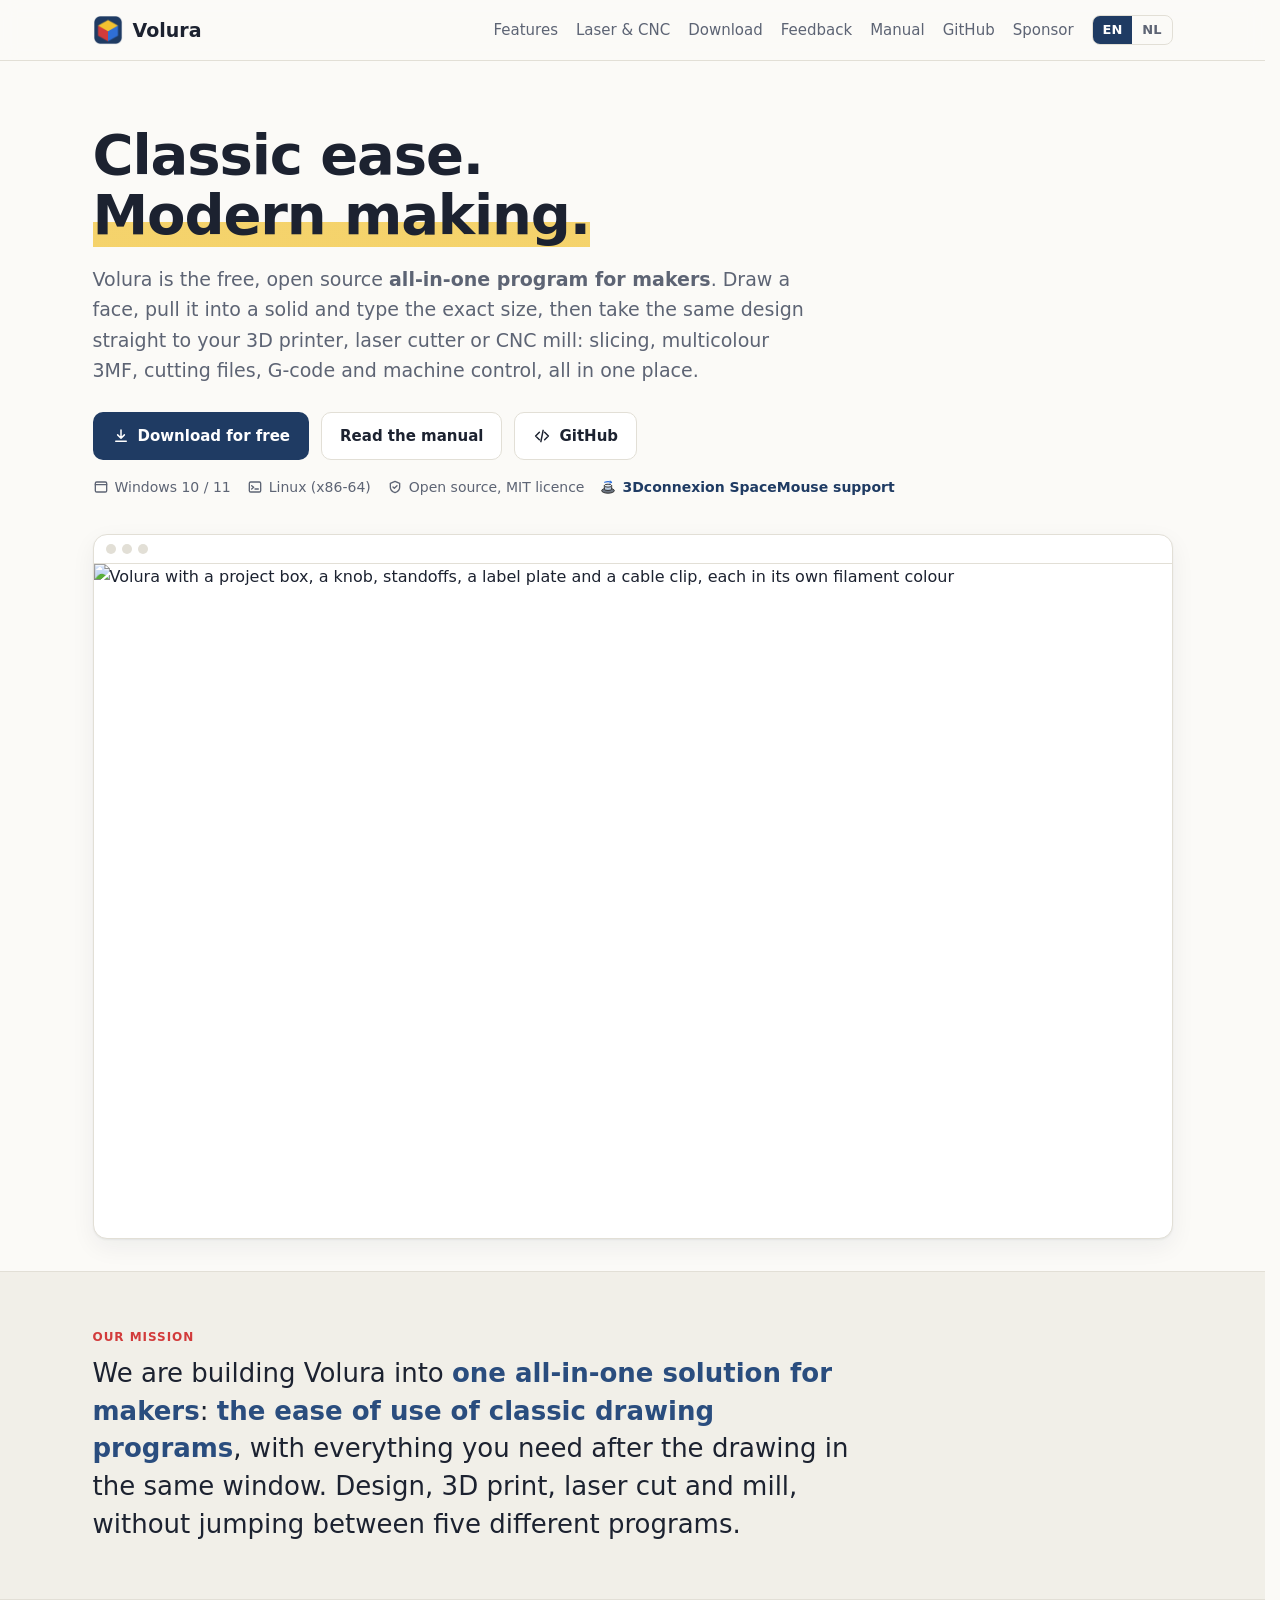
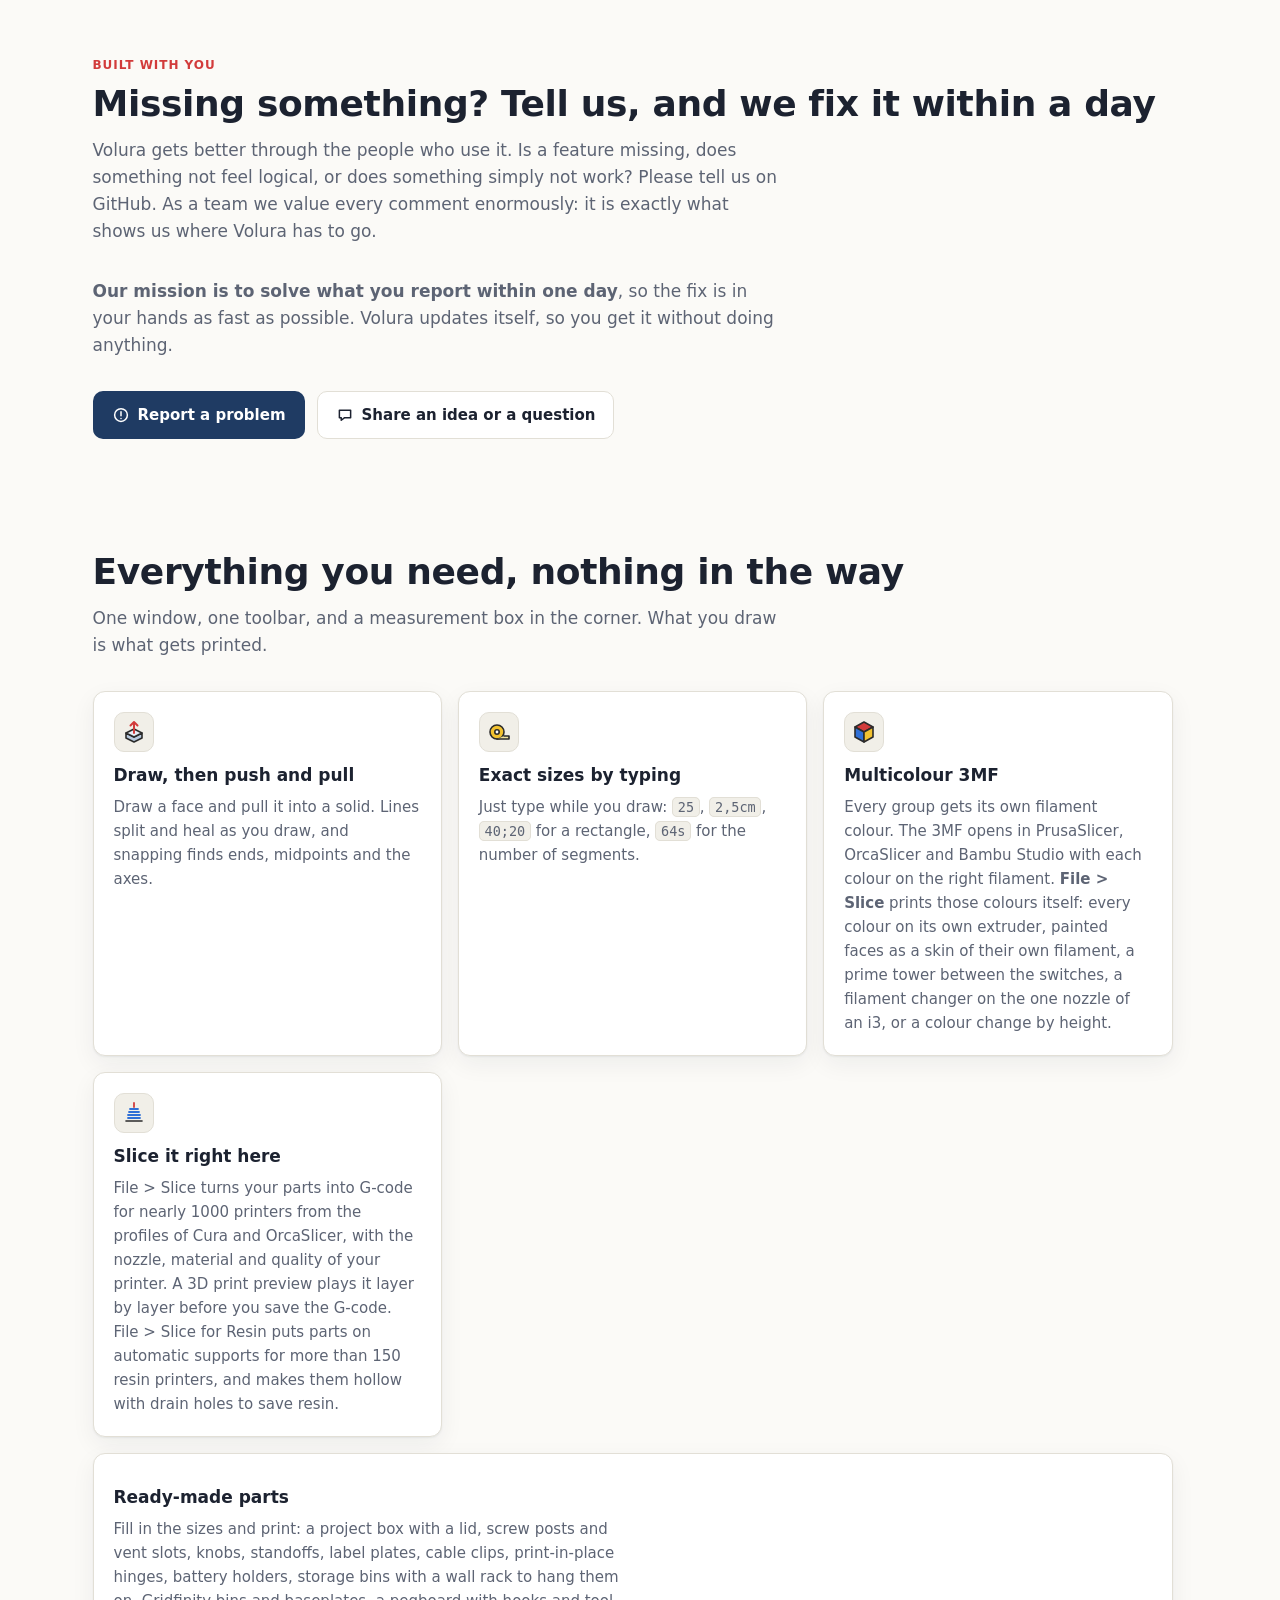
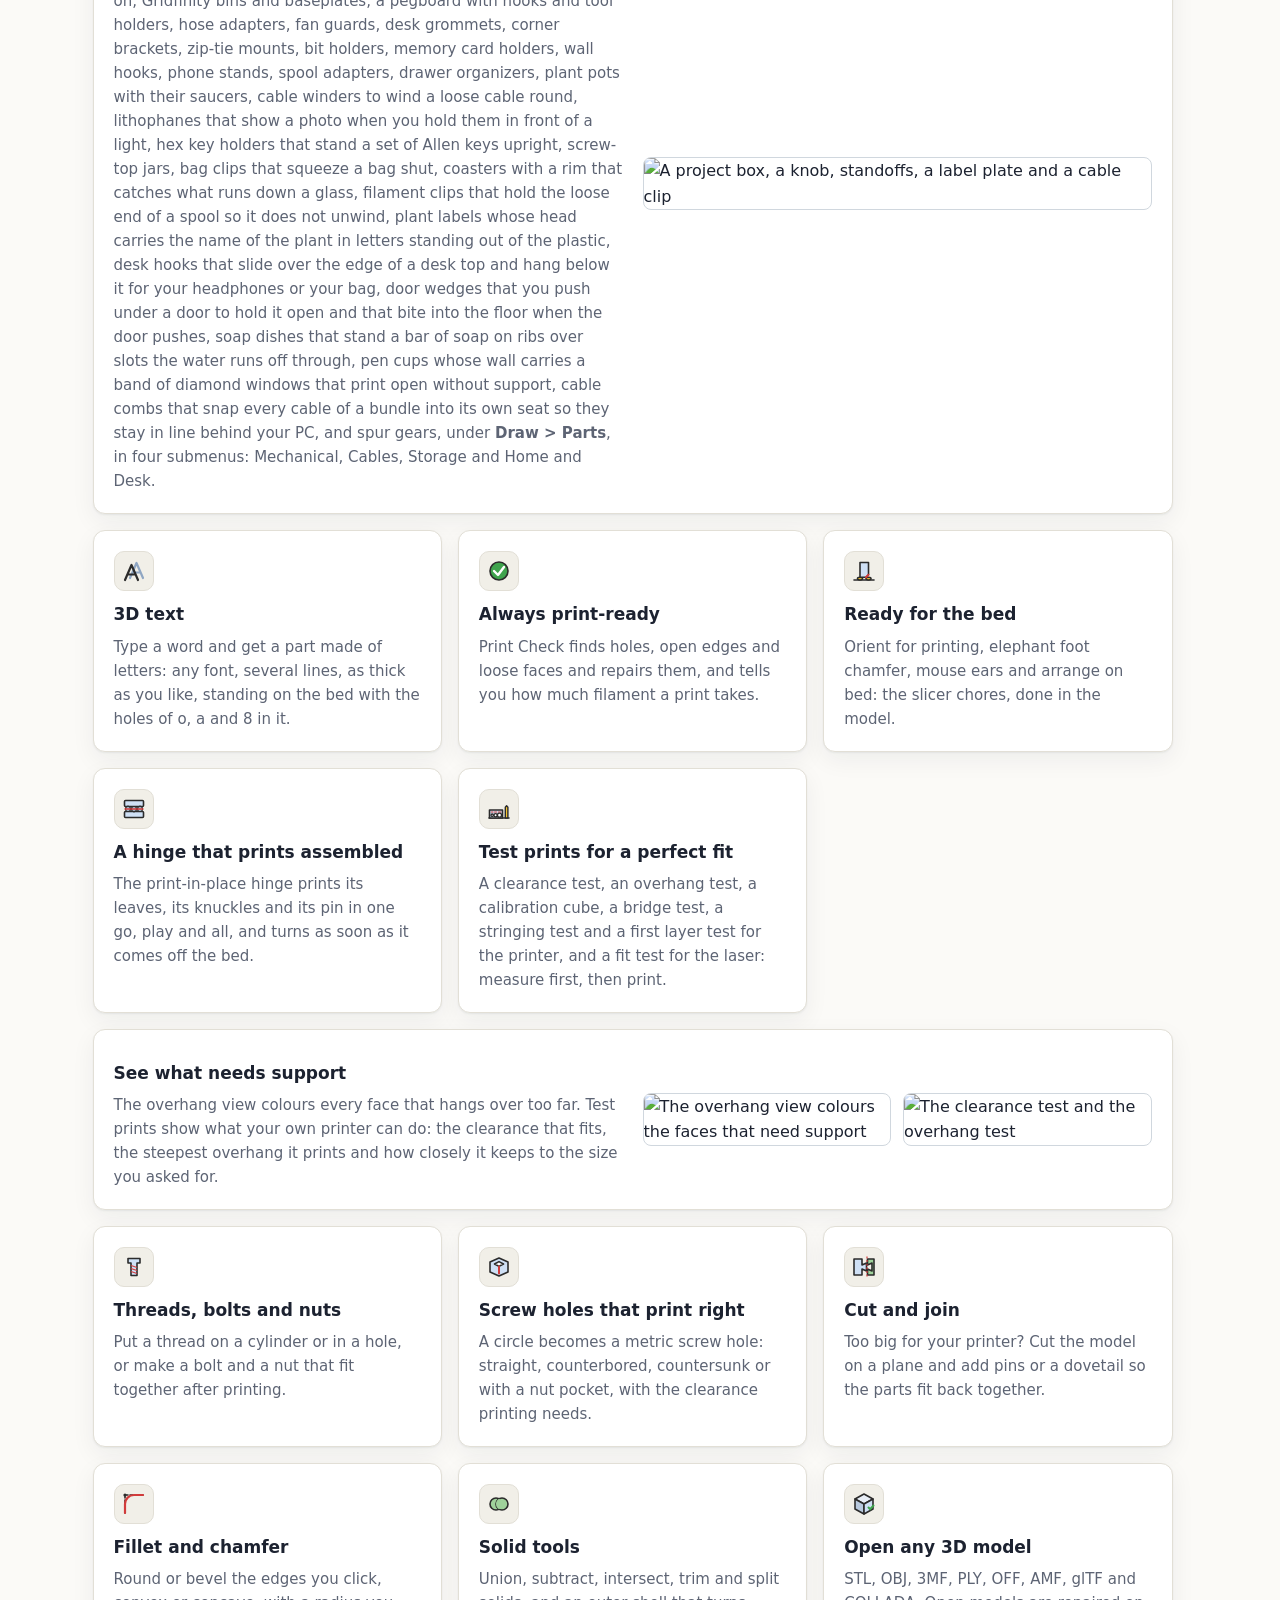
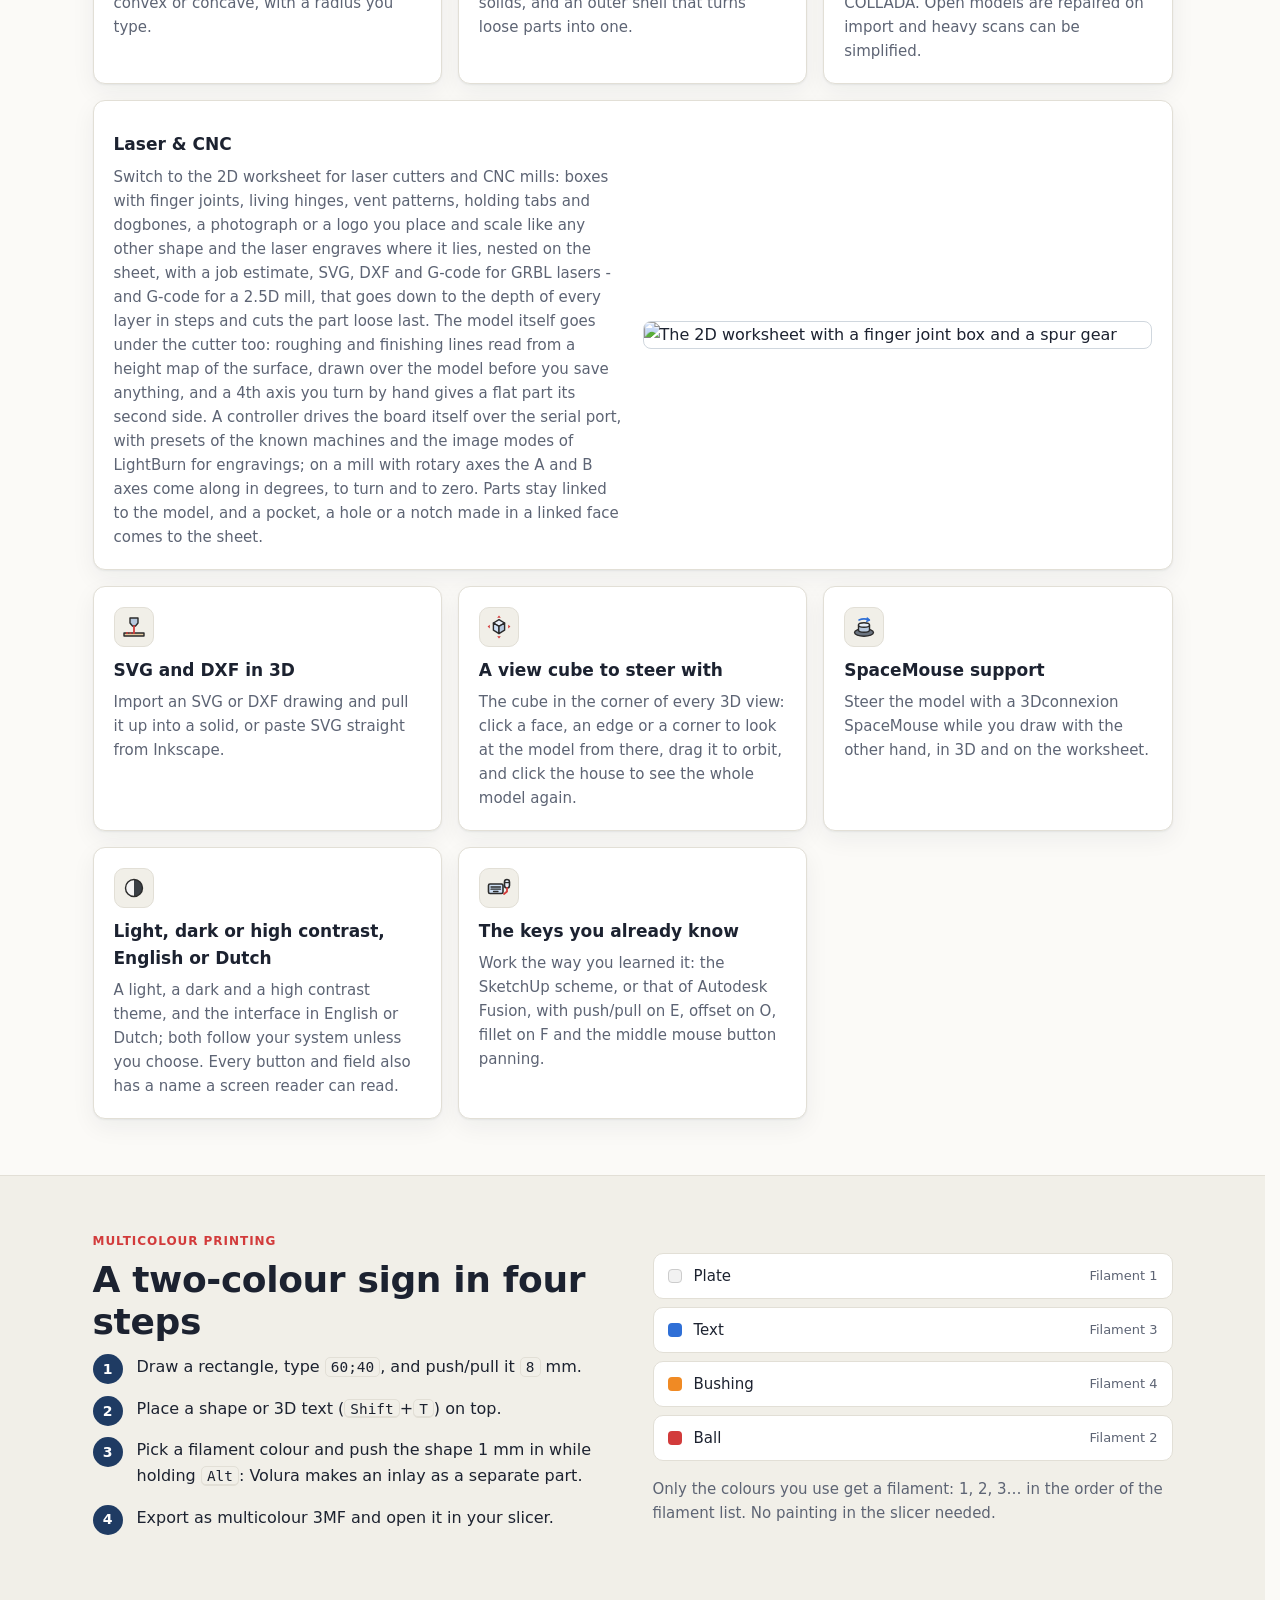
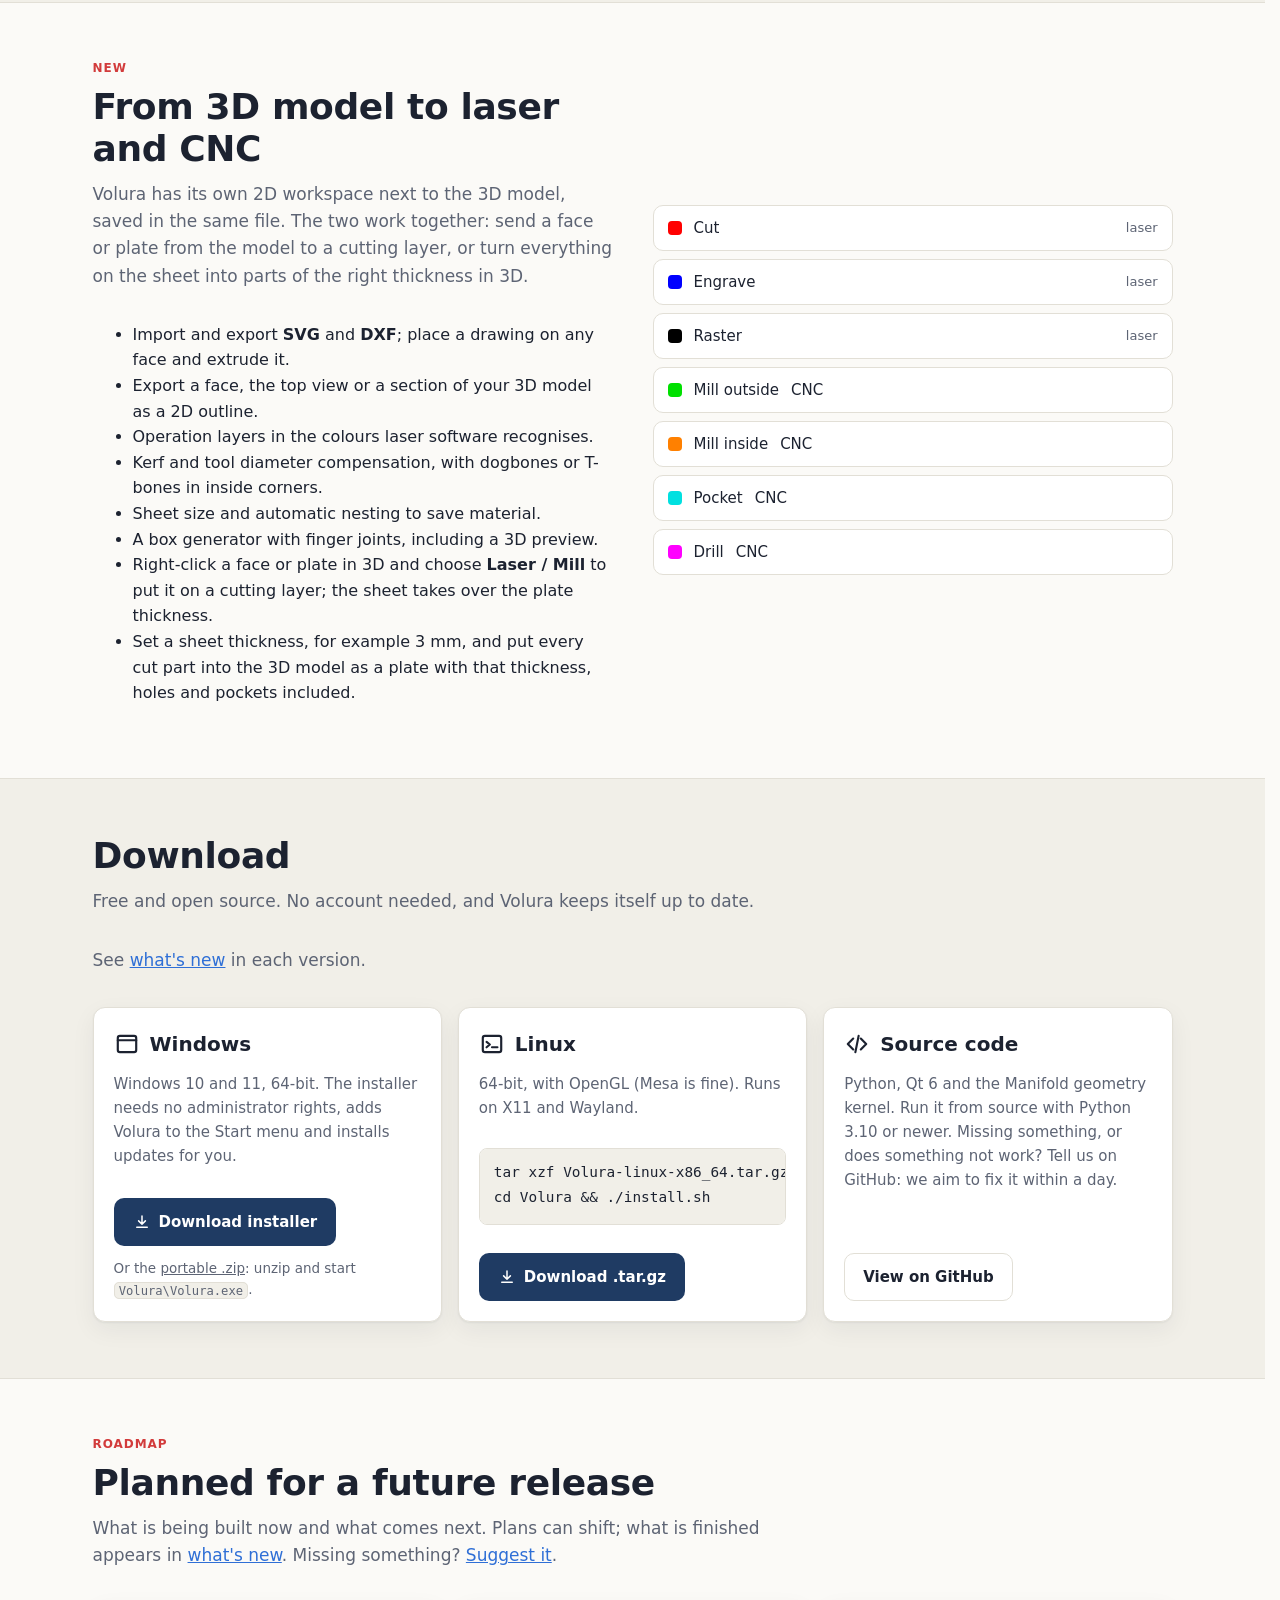
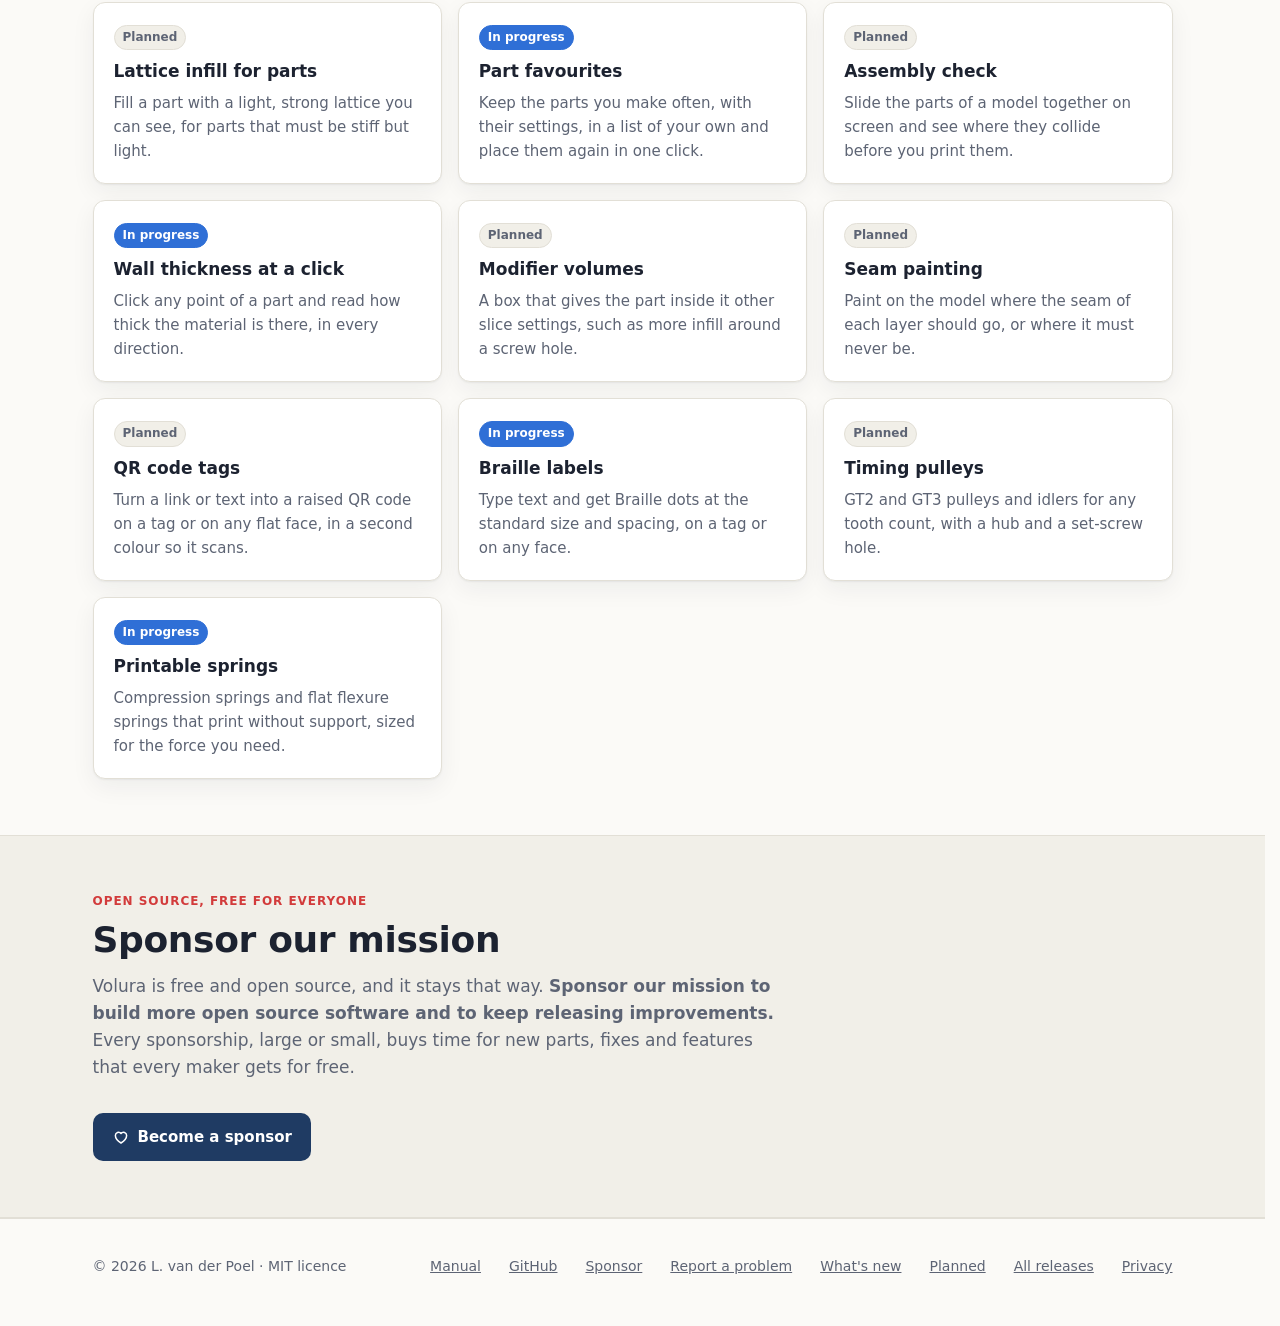
==== commit e8c67a36: "Site: favourites, wall thickness probe and springs are in progress" ====
--- a/site/public/index.html
+++ b/site/public/index.html
@@ -323,13 +323,13 @@
         <div class="card"><span class="tag"><span lang="en">Planned</span><span lang="nl">Gepland</span></span>
           <h3><span lang="en">Lattice infill for parts</span><span lang="nl">Roosterstructuur in onderdelen</span></h3>
           <p><span lang="en">Fill a part with a light, strong lattice you can see, for parts that must be stiff but light.</span><span lang="nl">Vul een onderdeel met een licht, sterk rooster dat je kunt zien, voor onderdelen die stijf maar licht moeten zijn.</span></p></div>
-        <div class="card"><span class="tag"><span lang="en">Planned</span><span lang="nl">Gepland</span></span>
+        <div class="card"><span class="tag now"><span lang="en">In progress</span><span lang="nl">In de maak</span></span>
           <h3><span lang="en">Part favourites</span><span lang="nl">Favoriete onderdelen</span></h3>
           <p><span lang="en">Keep the parts you make often, with their settings, in a list of your own and place them again in one click.</span><span lang="nl">Bewaar de onderdelen die je vaak maakt, met hun instellingen, in een eigen lijst en plaats ze opnieuw met één klik.</span></p></div>
         <div class="card"><span class="tag"><span lang="en">Planned</span><span lang="nl">Gepland</span></span>
           <h3><span lang="en">Assembly check</span><span lang="nl">Montagecontrole</span></h3>
           <p><span lang="en">Slide the parts of a model together on screen and see where they collide before you print them.</span><span lang="nl">Schuif de onderdelen van een model op het scherm in elkaar en zie waar ze botsen voordat je ze print.</span></p></div>
-        <div class="card"><span class="tag"><span lang="en">Planned</span><span lang="nl">Gepland</span></span>
+        <div class="card"><span class="tag now"><span lang="en">In progress</span><span lang="nl">In de maak</span></span>
           <h3><span lang="en">Wall thickness at a click</span><span lang="nl">Wanddikte met één klik</span></h3>
           <p><span lang="en">Click any point of a part and read how thick the material is there, in every direction.</span><span lang="nl">Klik op een punt van een onderdeel en lees af hoe dik het materiaal daar is, in elke richting.</span></p></div>
         <div class="card"><span class="tag"><span lang="en">Planned</span><span lang="nl">Gepland</span></span>
@@ -347,7 +347,7 @@
         <div class="card"><span class="tag"><span lang="en">Planned</span><span lang="nl">Gepland</span></span>
           <h3><span lang="en">Timing pulleys</span><span lang="nl">Tandriemschijven</span></h3>
           <p><span lang="en">GT2 and GT3 pulleys and idlers for any tooth count, with a hub and a set-screw hole.</span><span lang="nl">GT2- en GT3-riemschijven en spanrollen voor elk aantal tanden, met een naaf en een gat voor een stelschroef.</span></p></div>
-        <div class="card"><span class="tag"><span lang="en">Planned</span><span lang="nl">Gepland</span></span>
+        <div class="card"><span class="tag now"><span lang="en">In progress</span><span lang="nl">In de maak</span></span>
           <h3><span lang="en">Printable springs</span><span lang="nl">Printbare veren</span></h3>
           <p><span lang="en">Compression springs and flat flexure springs that print without support, sized for the force you need.</span><span lang="nl">Drukveren en vlakke bladveren die zonder support printen, op maat voor de kracht die je nodig hebt.</span></p></div>
       </div>
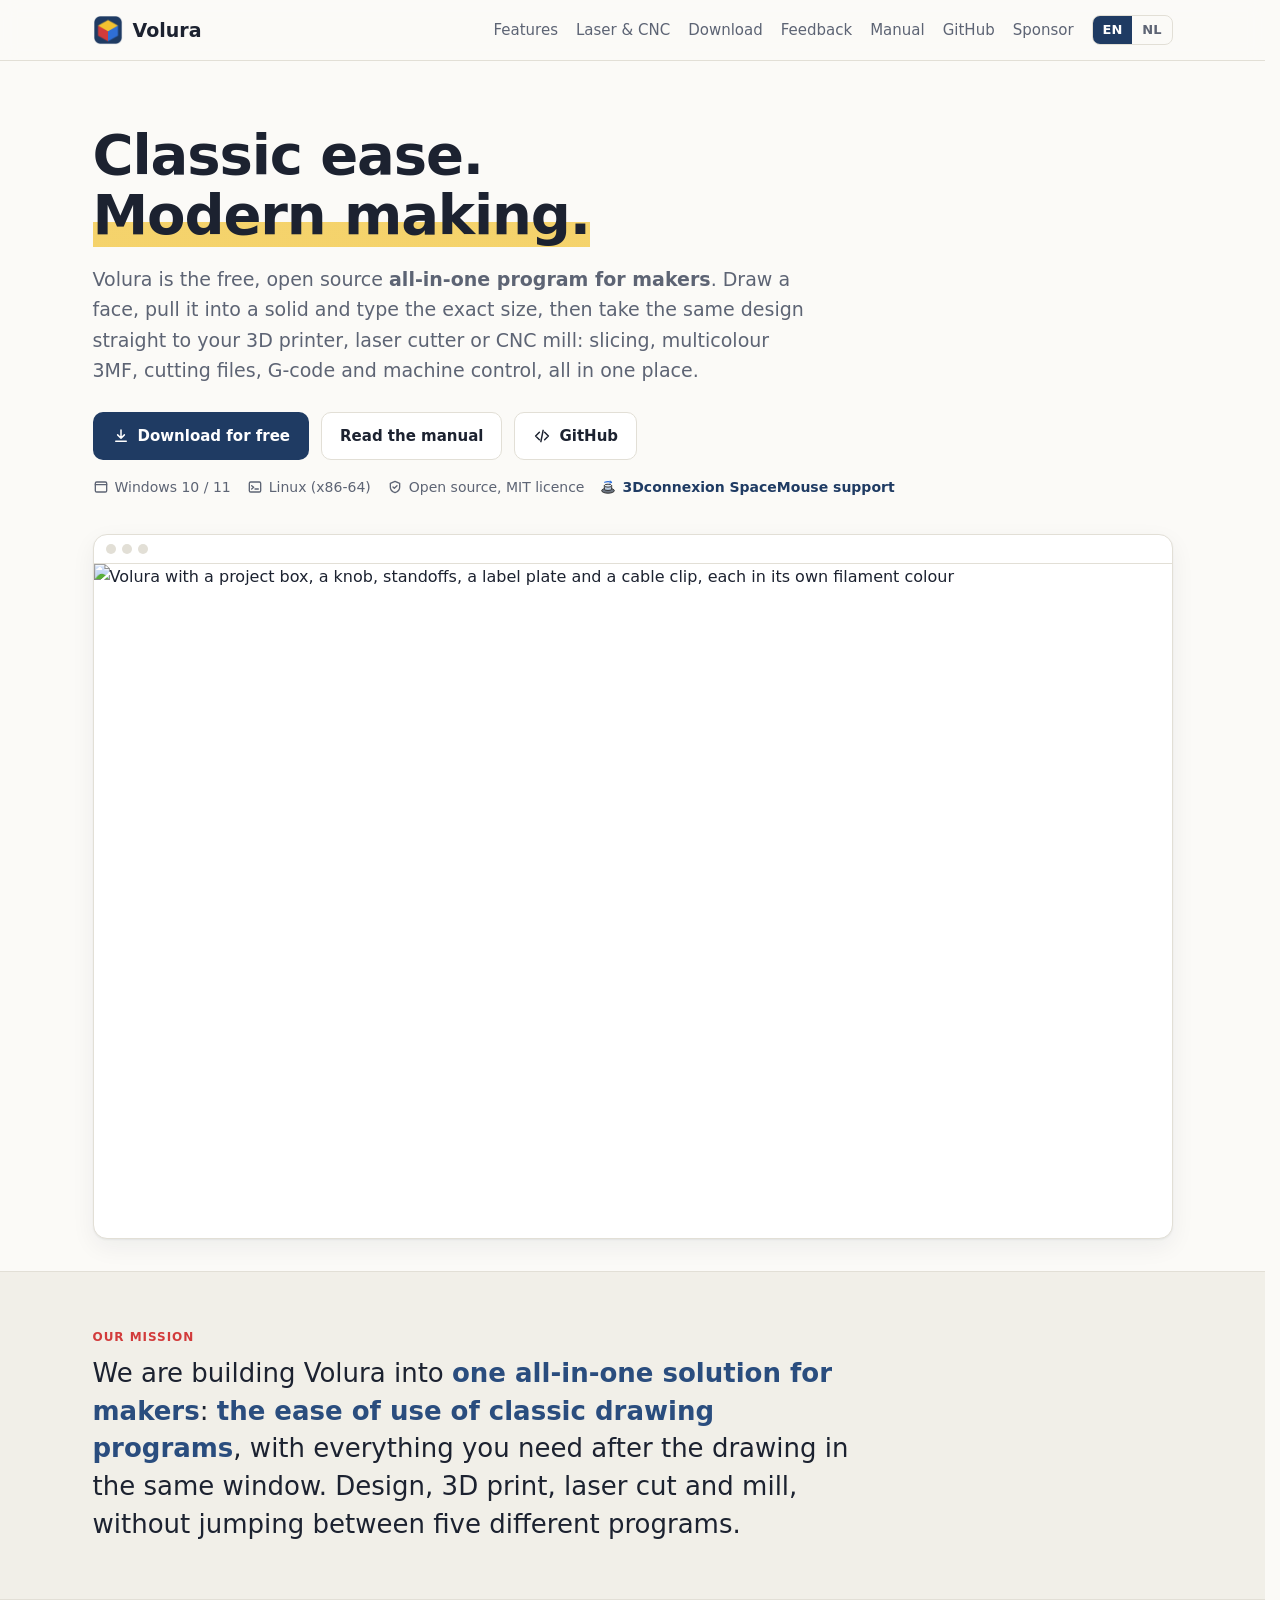
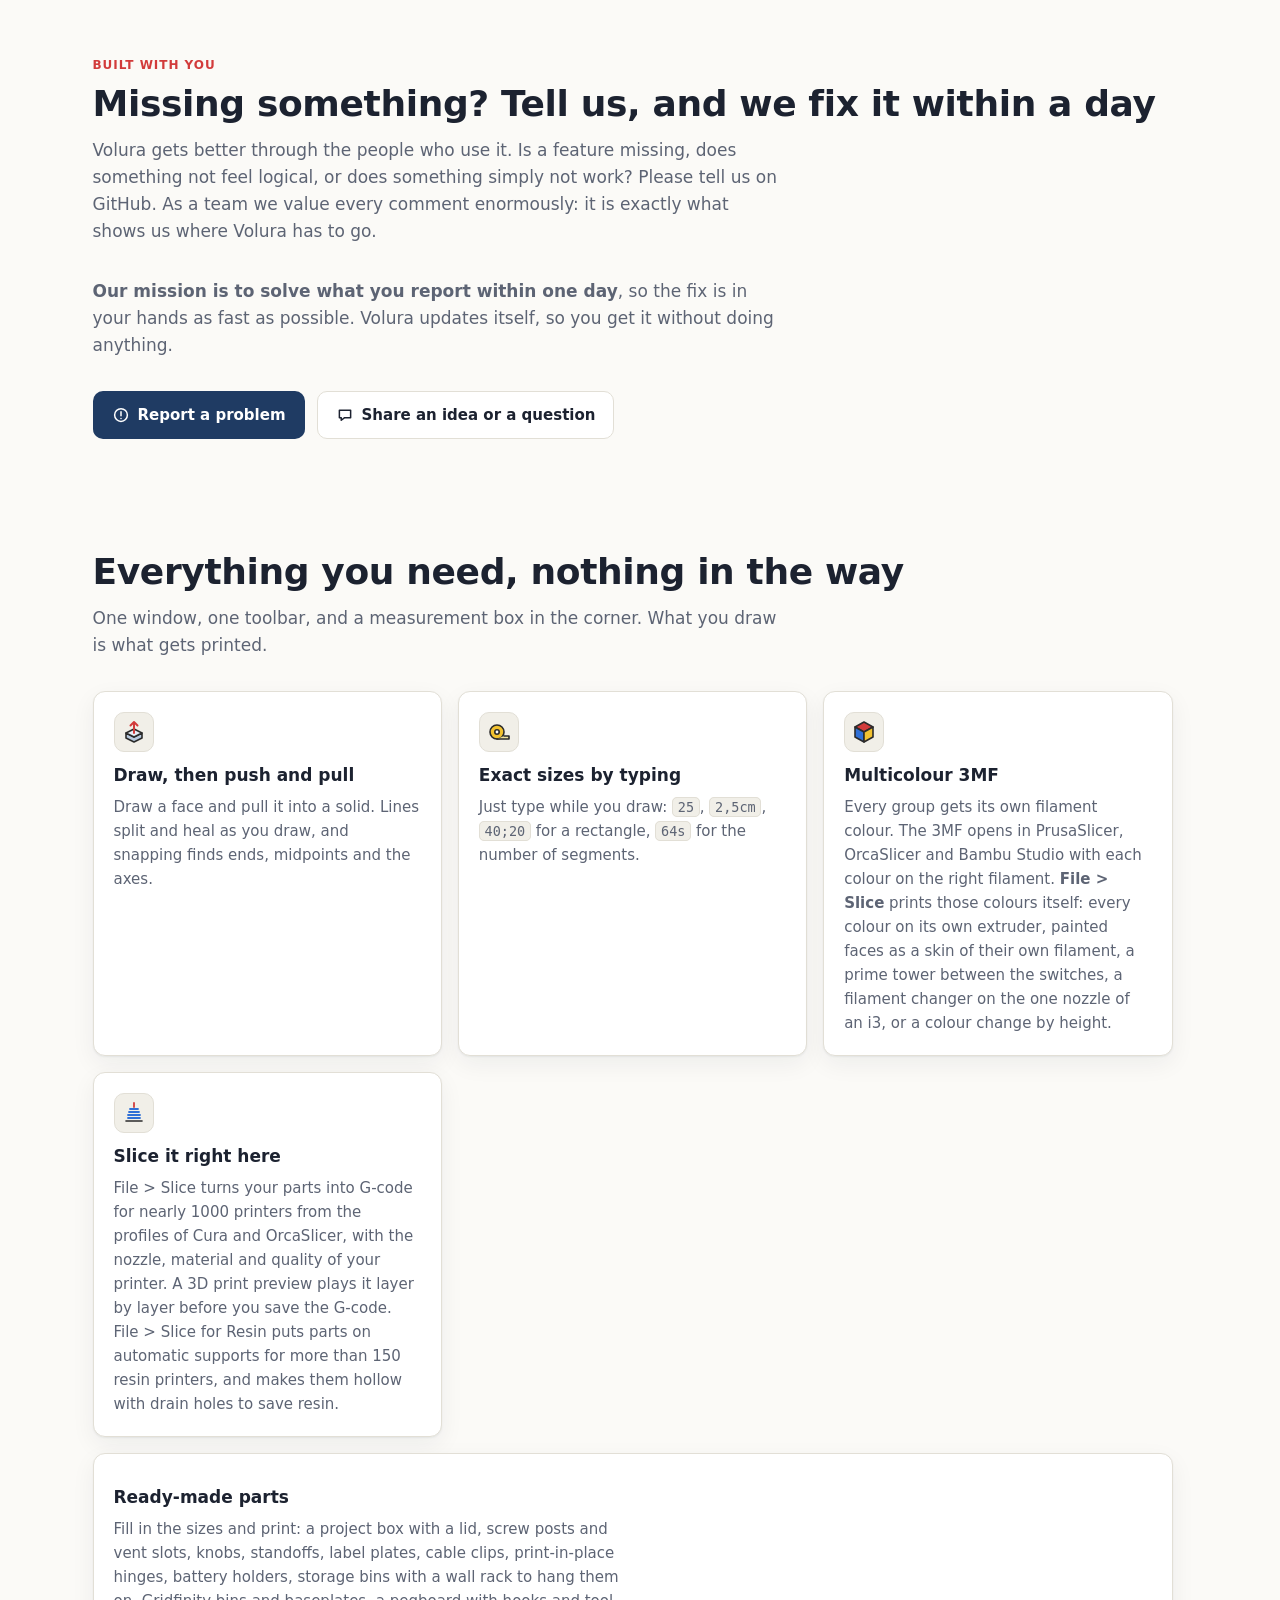
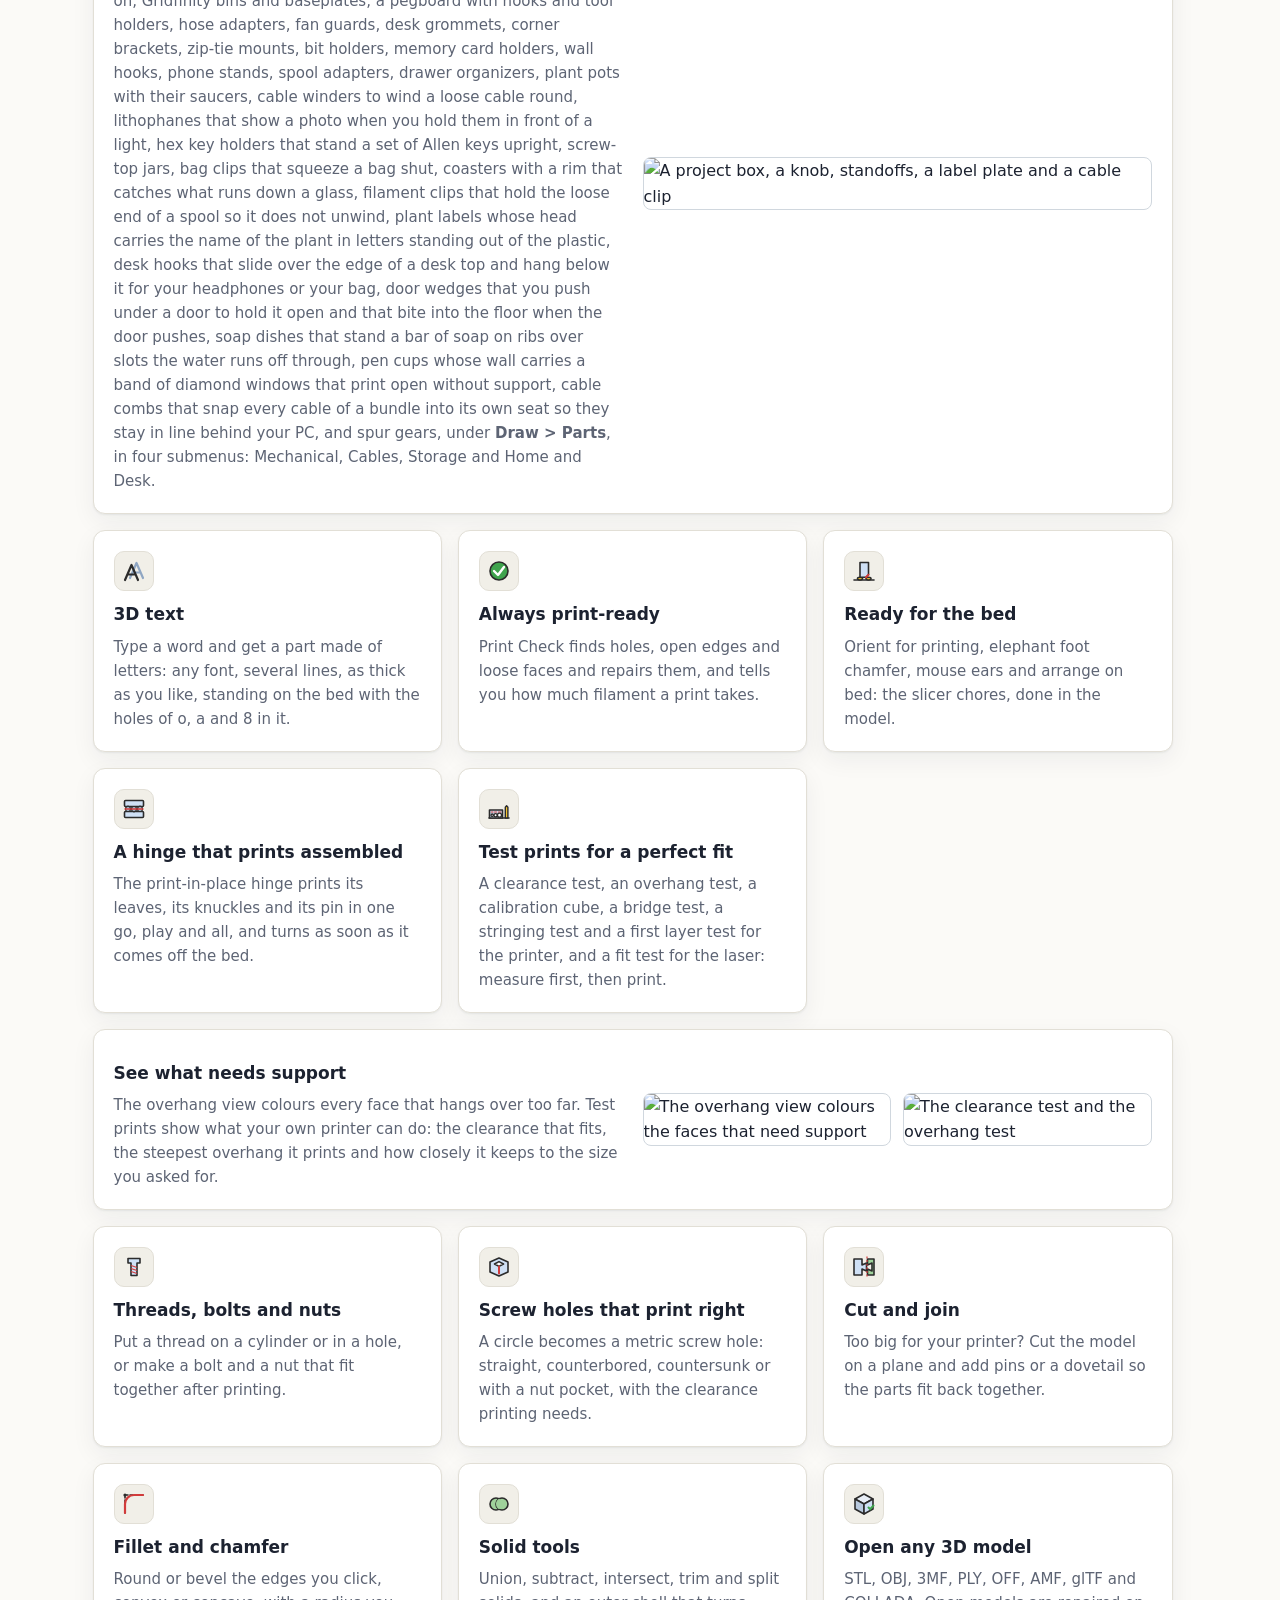
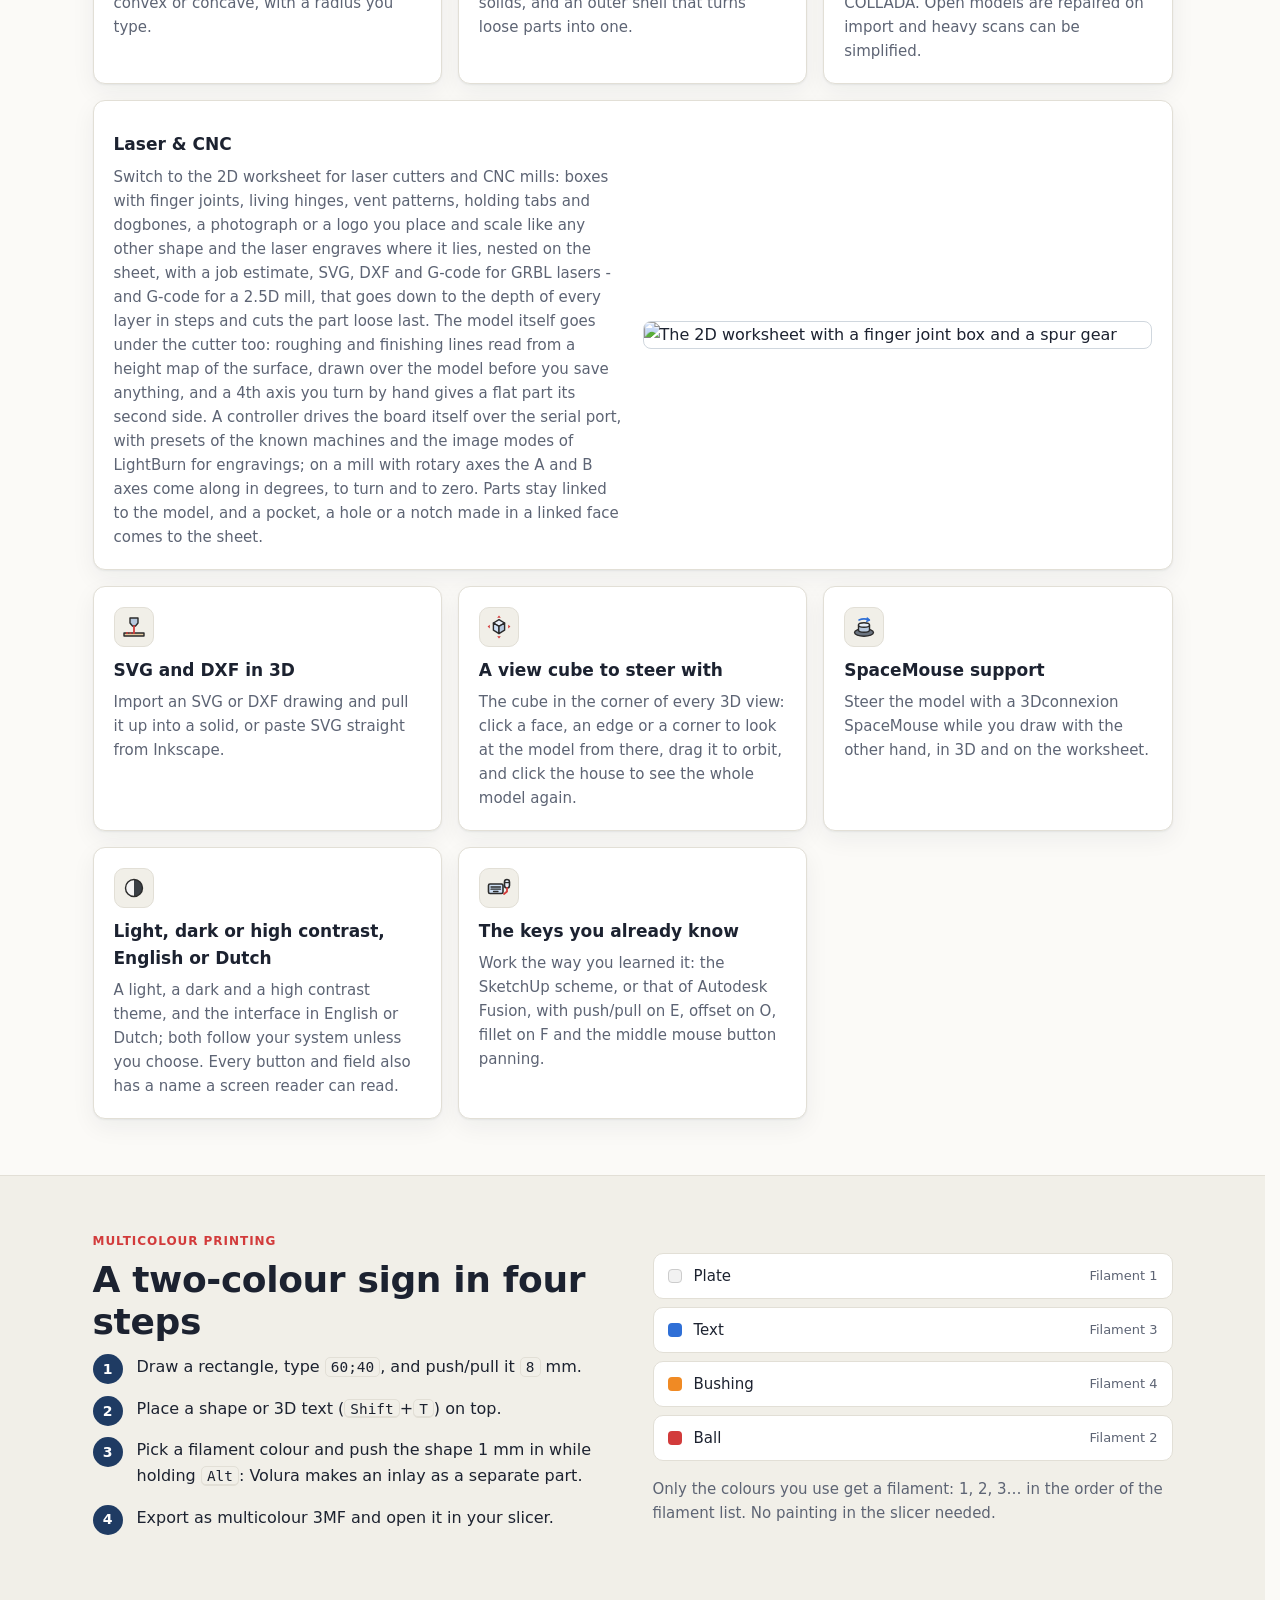
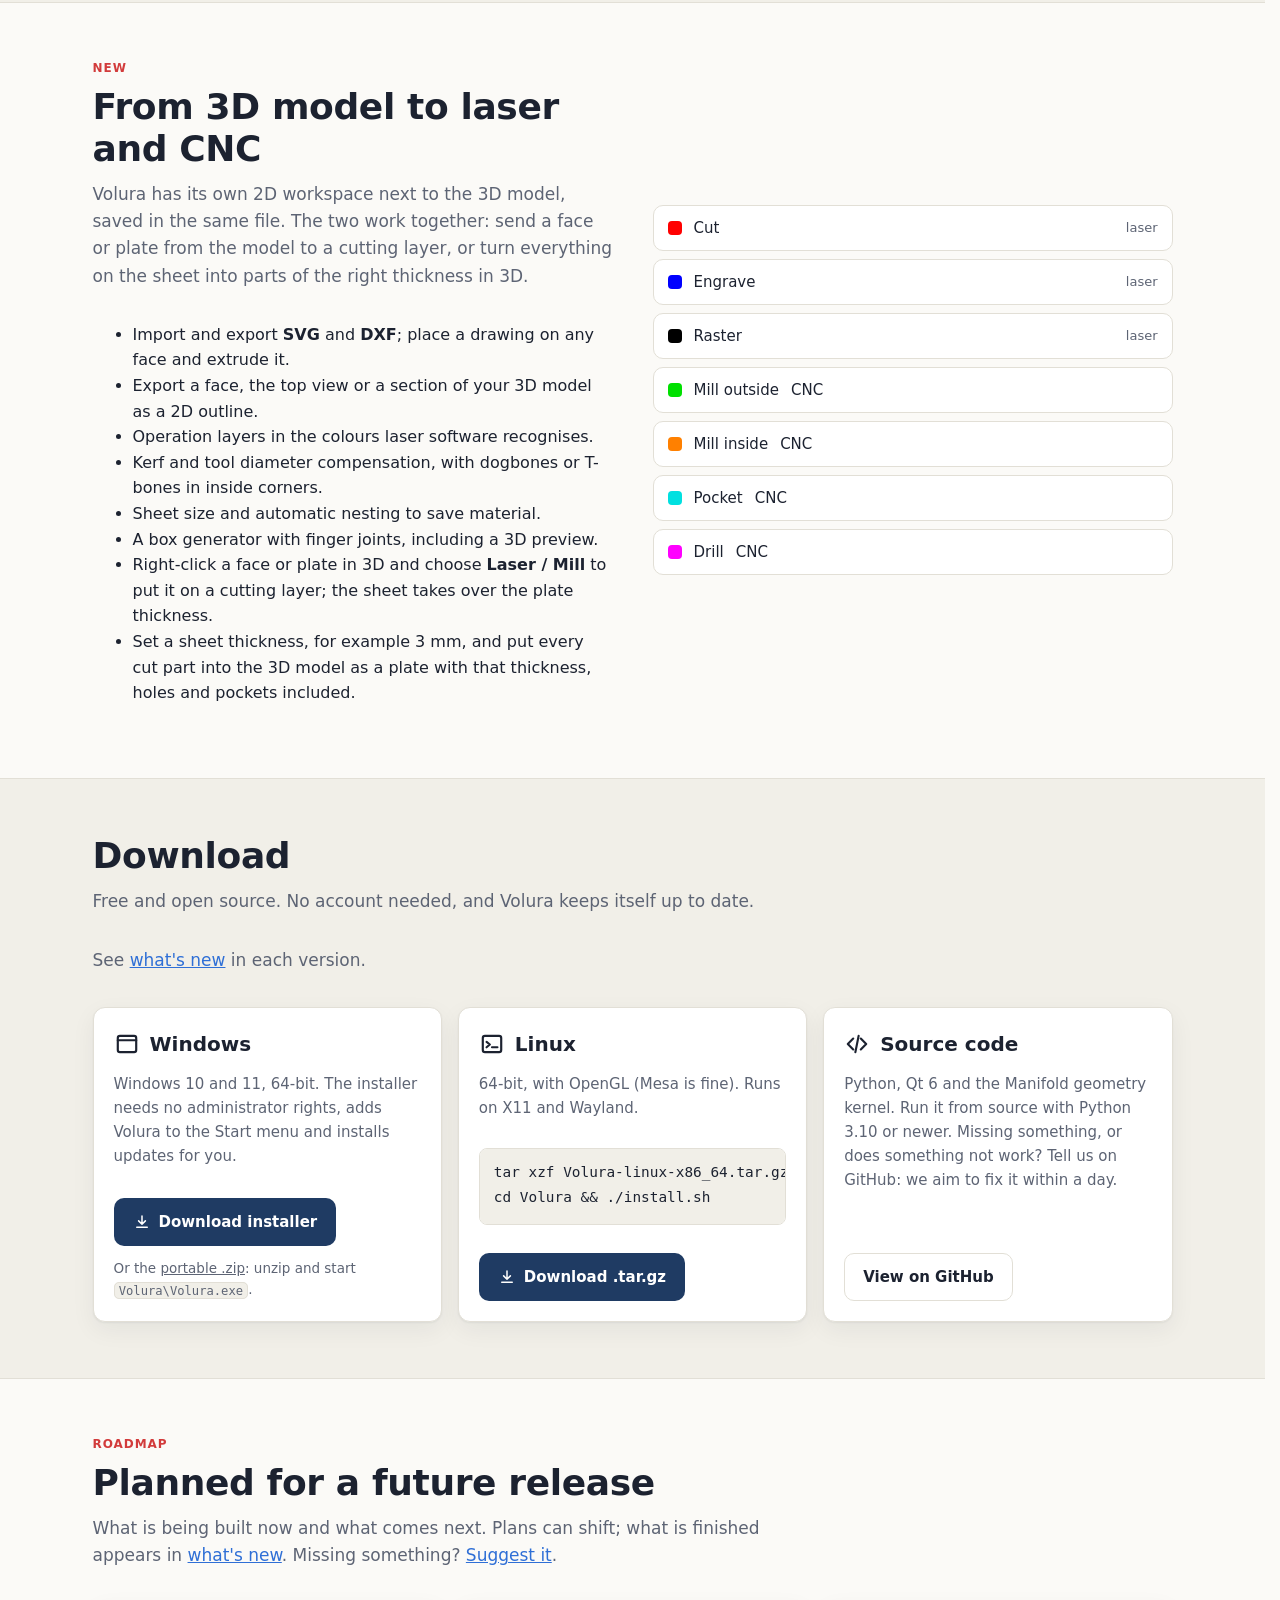
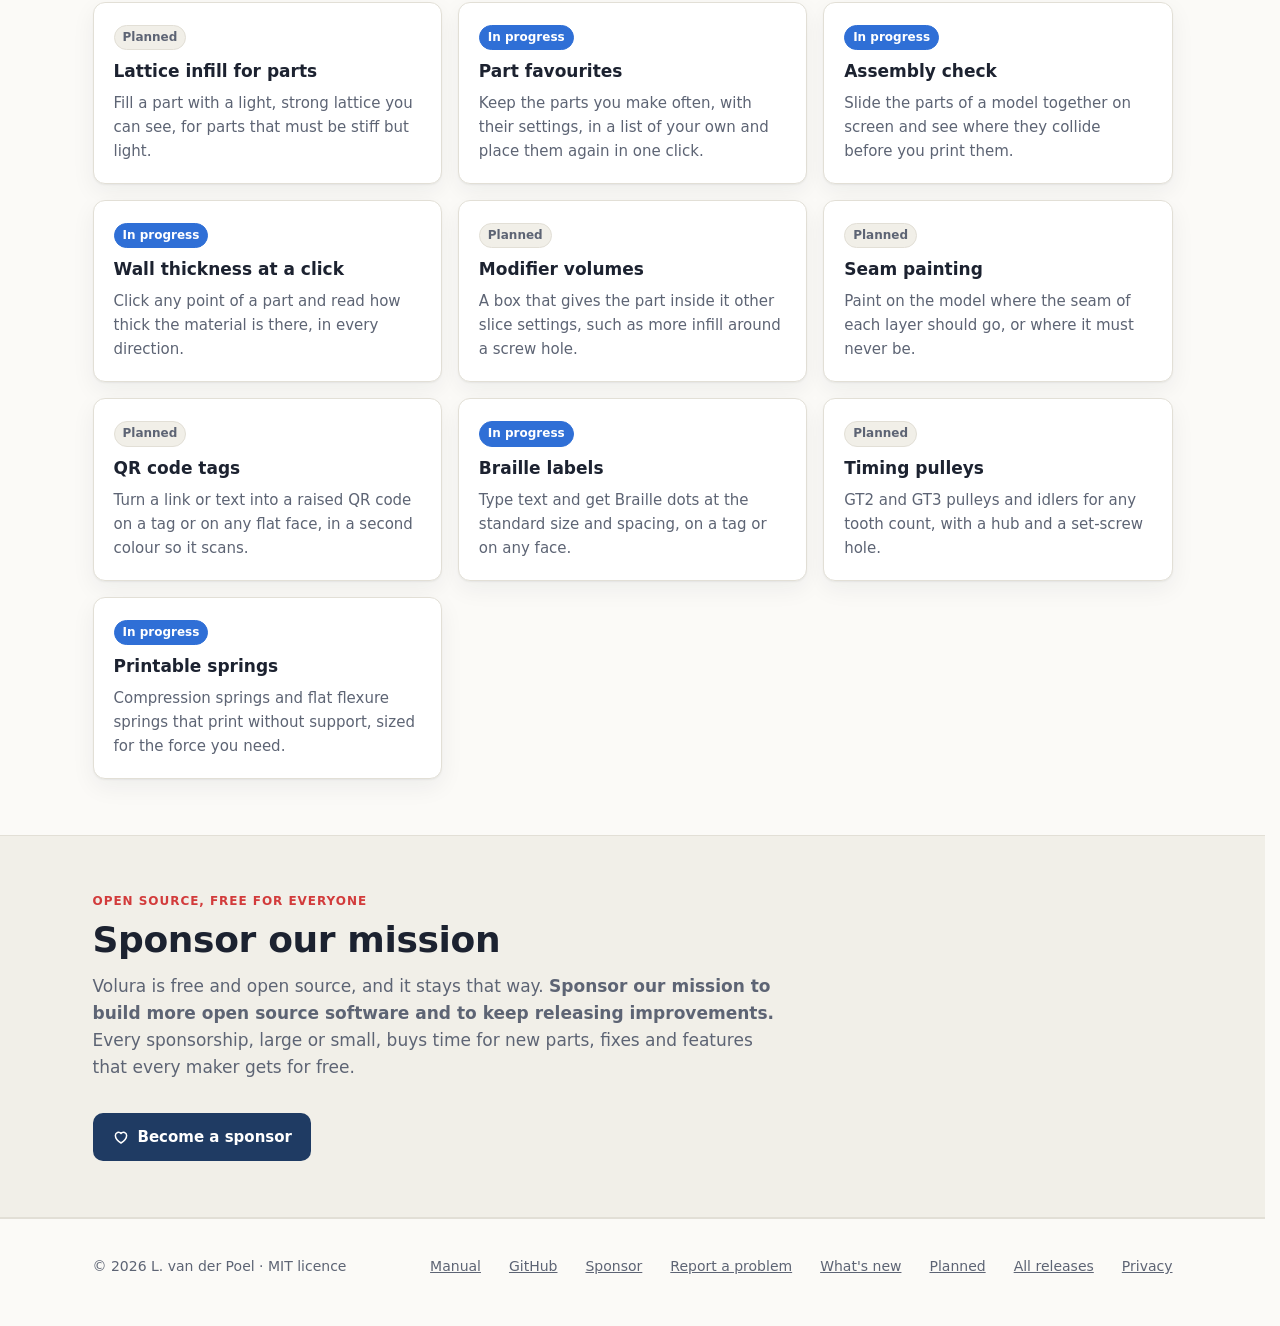
==== commit 6d330ab9: "Site: the assembly check is in progress" ====
--- a/site/public/index.html
+++ b/site/public/index.html
@@ -326,7 +326,7 @@
         <div class="card"><span class="tag now"><span lang="en">In progress</span><span lang="nl">In de maak</span></span>
           <h3><span lang="en">Part favourites</span><span lang="nl">Favoriete onderdelen</span></h3>
           <p><span lang="en">Keep the parts you make often, with their settings, in a list of your own and place them again in one click.</span><span lang="nl">Bewaar de onderdelen die je vaak maakt, met hun instellingen, in een eigen lijst en plaats ze opnieuw met één klik.</span></p></div>
-        <div class="card"><span class="tag"><span lang="en">Planned</span><span lang="nl">Gepland</span></span>
+        <div class="card"><span class="tag now"><span lang="en">In progress</span><span lang="nl">In de maak</span></span>
           <h3><span lang="en">Assembly check</span><span lang="nl">Montagecontrole</span></h3>
           <p><span lang="en">Slide the parts of a model together on screen and see where they collide before you print them.</span><span lang="nl">Schuif de onderdelen van een model op het scherm in elkaar en zie waar ze botsen voordat je ze print.</span></p></div>
         <div class="card"><span class="tag now"><span lang="en">In progress</span><span lang="nl">In de maak</span></span>
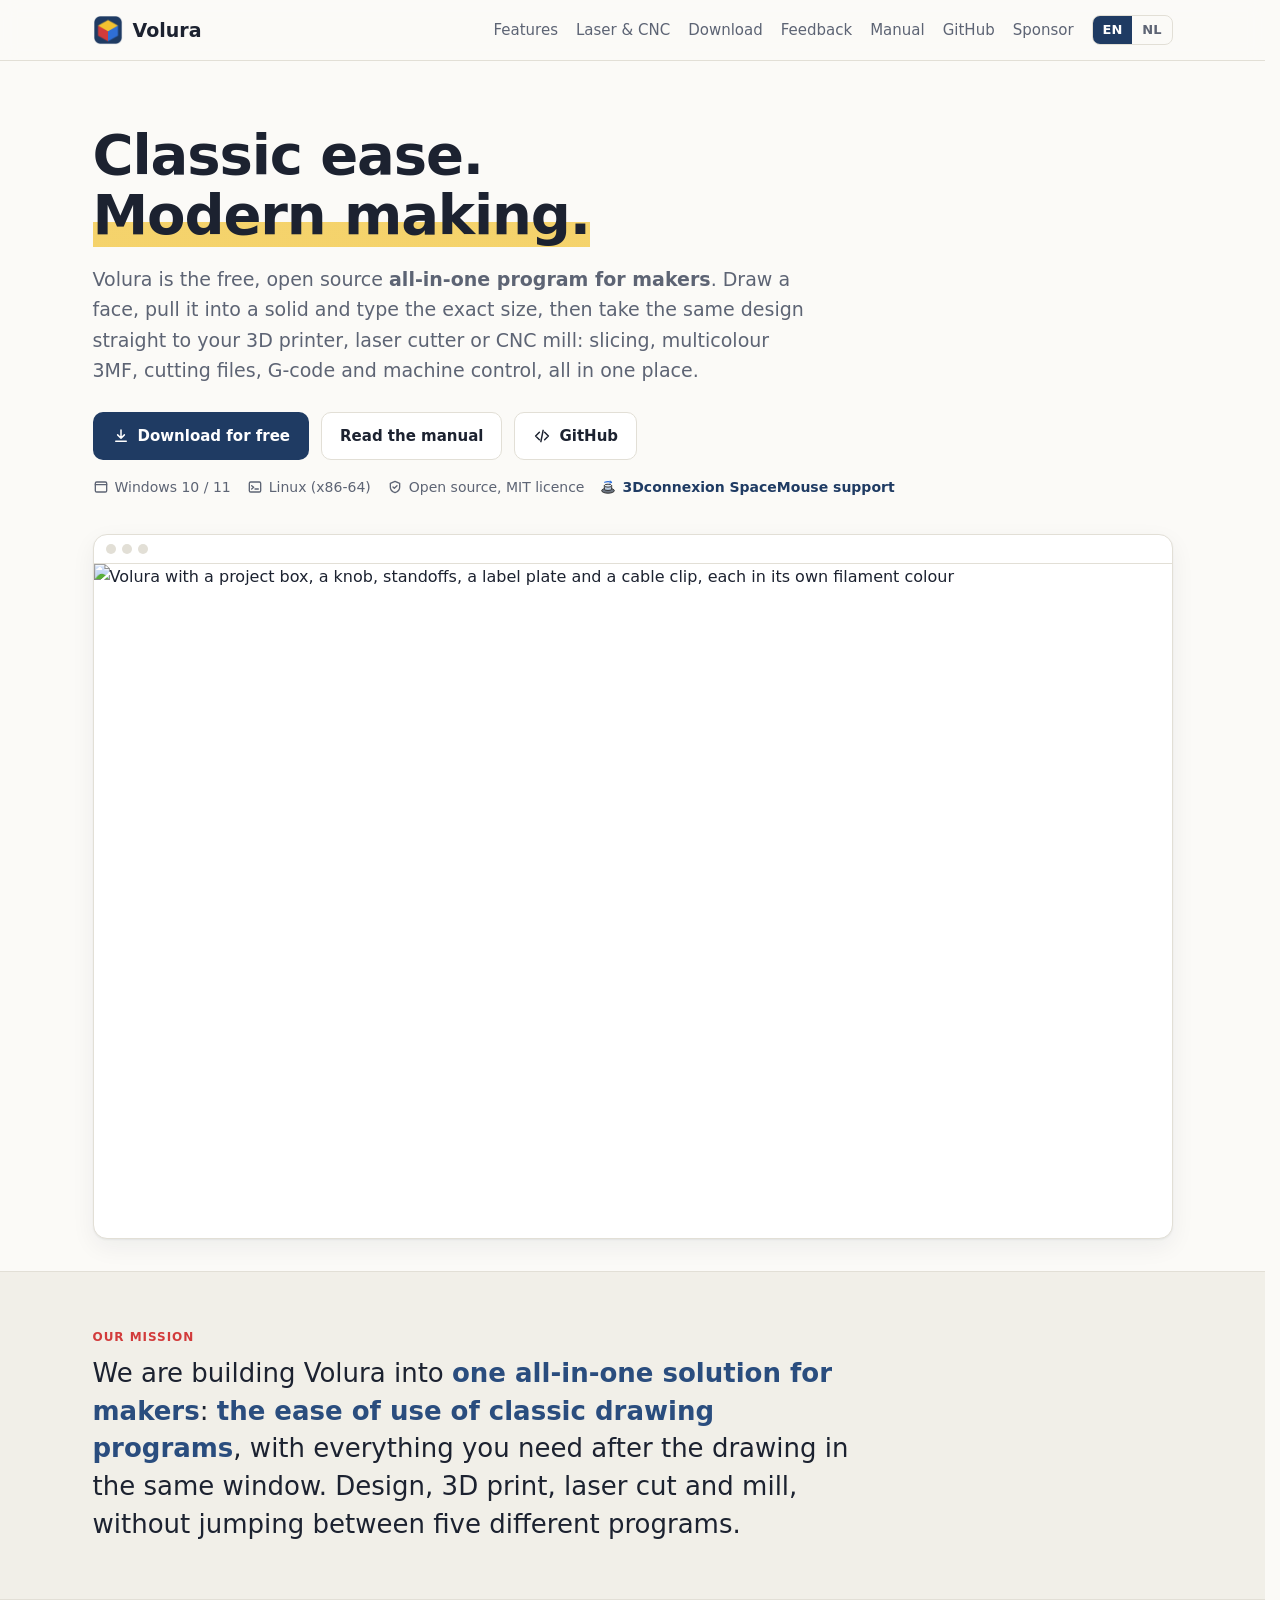
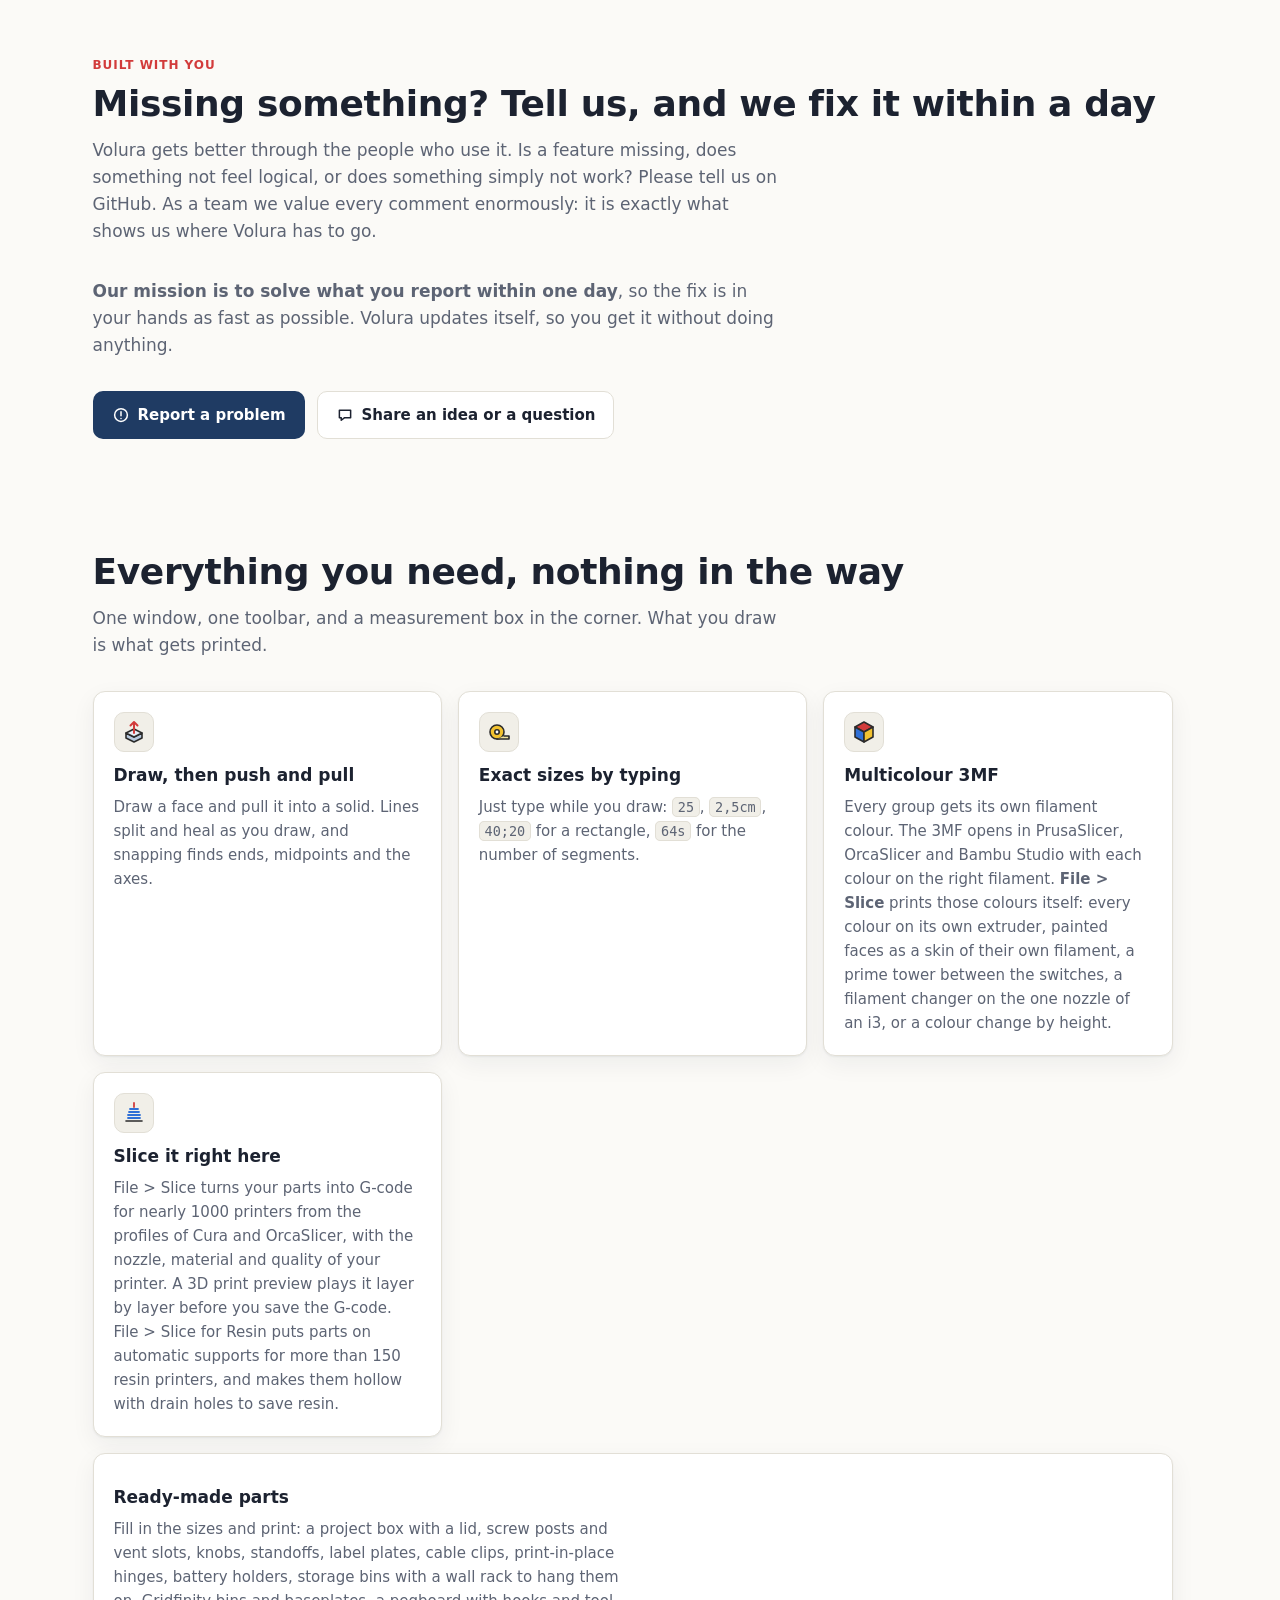
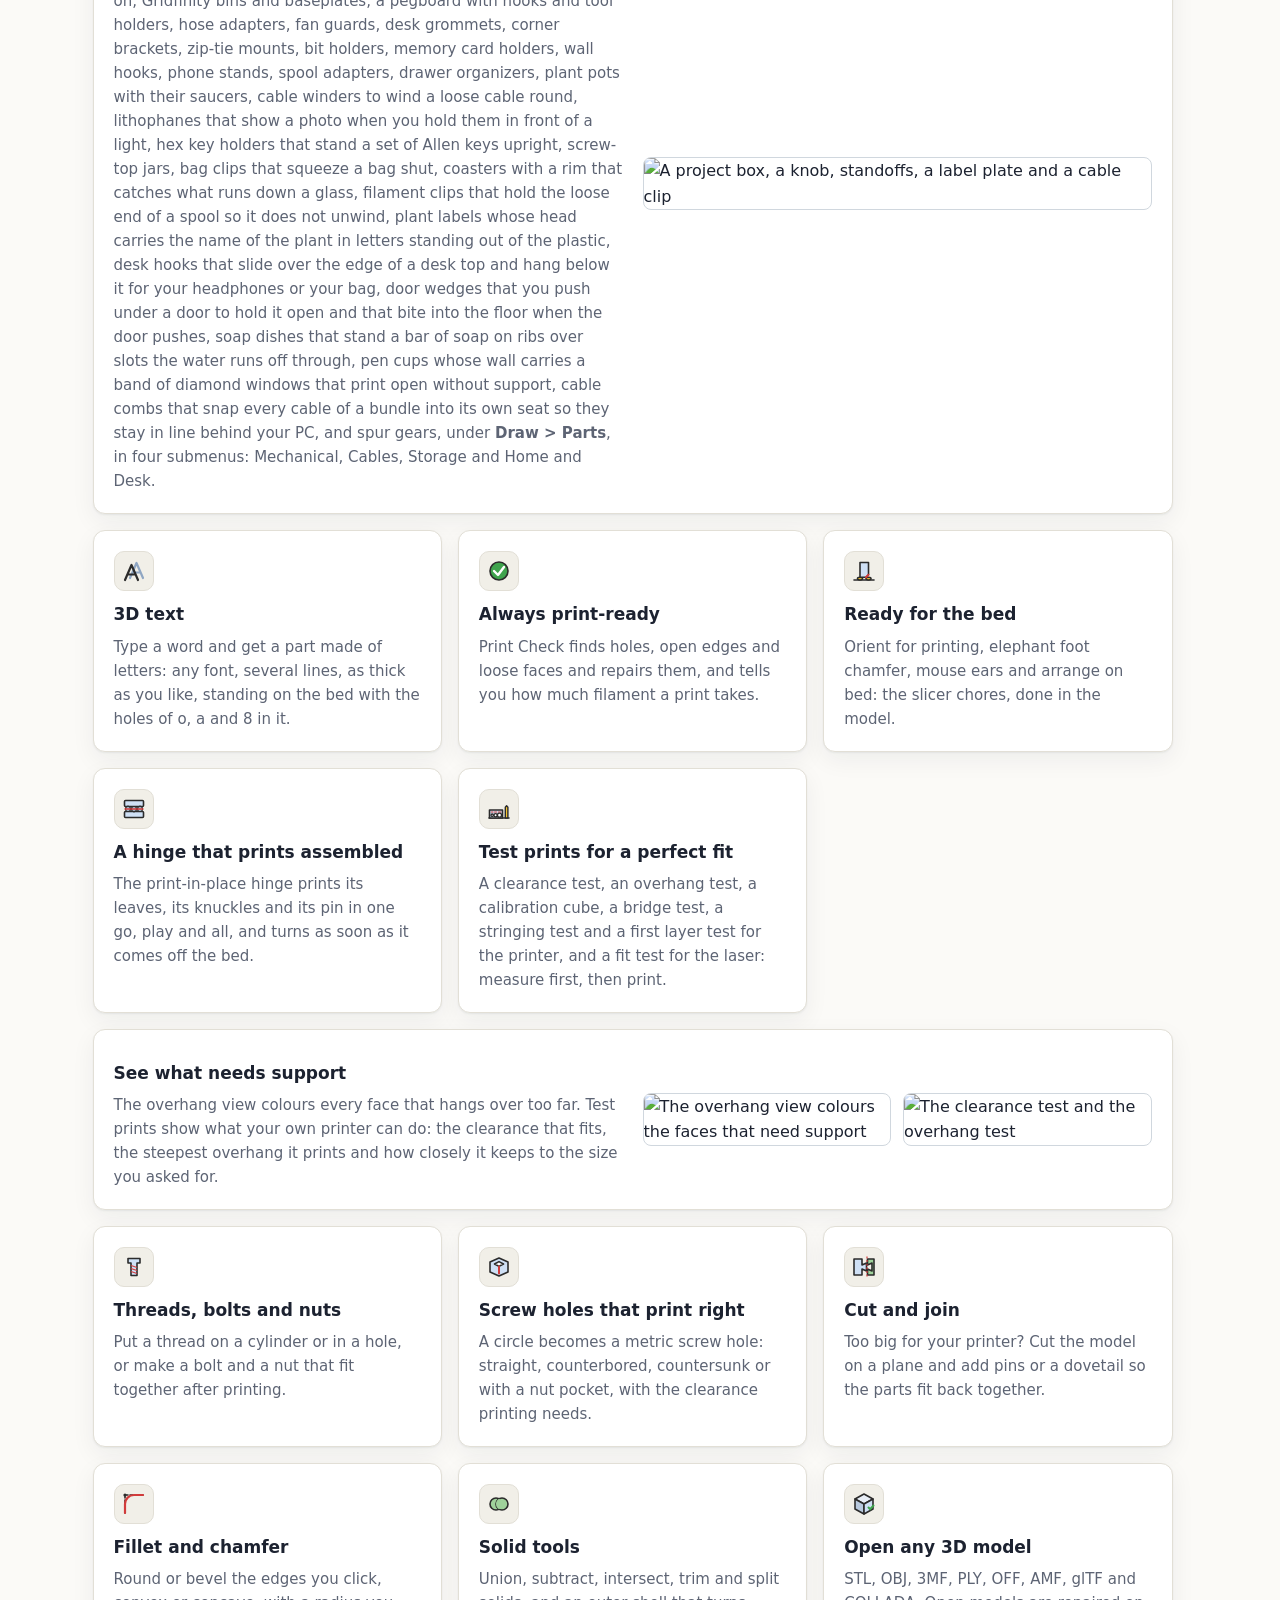
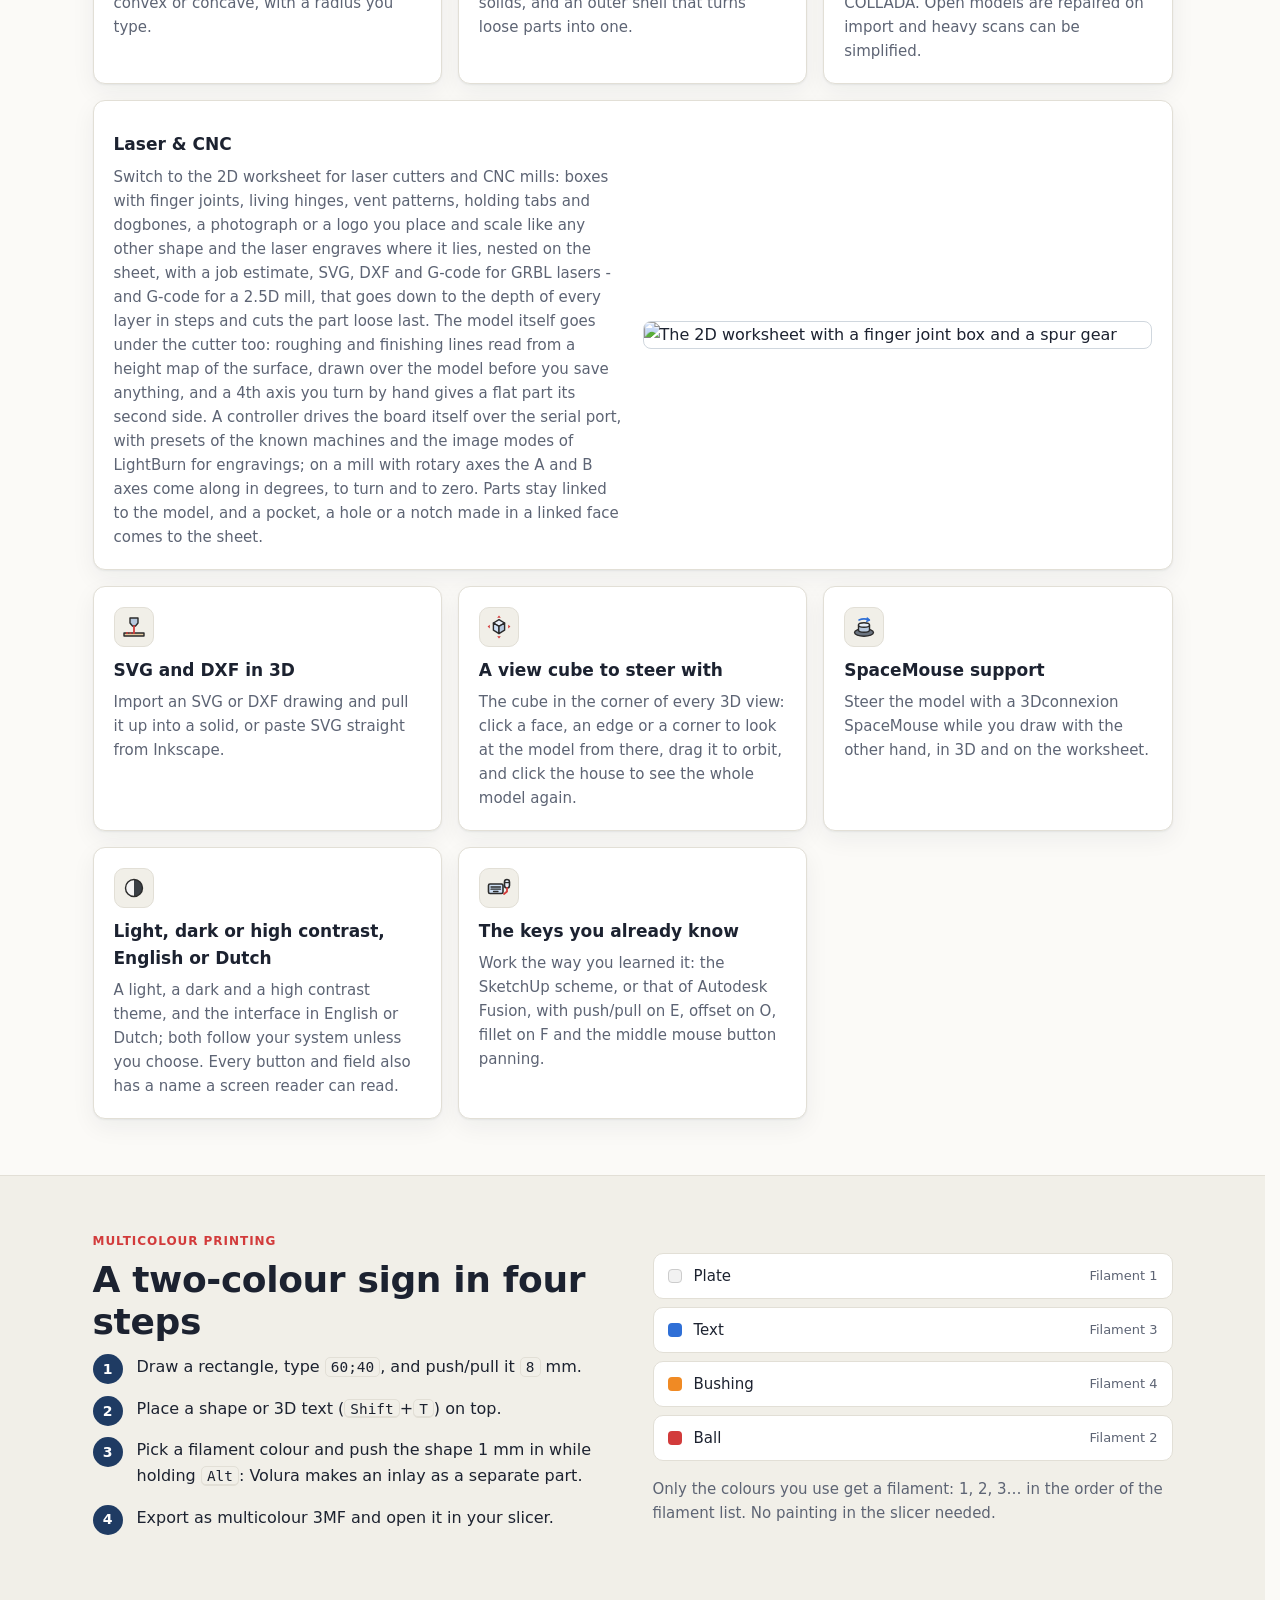
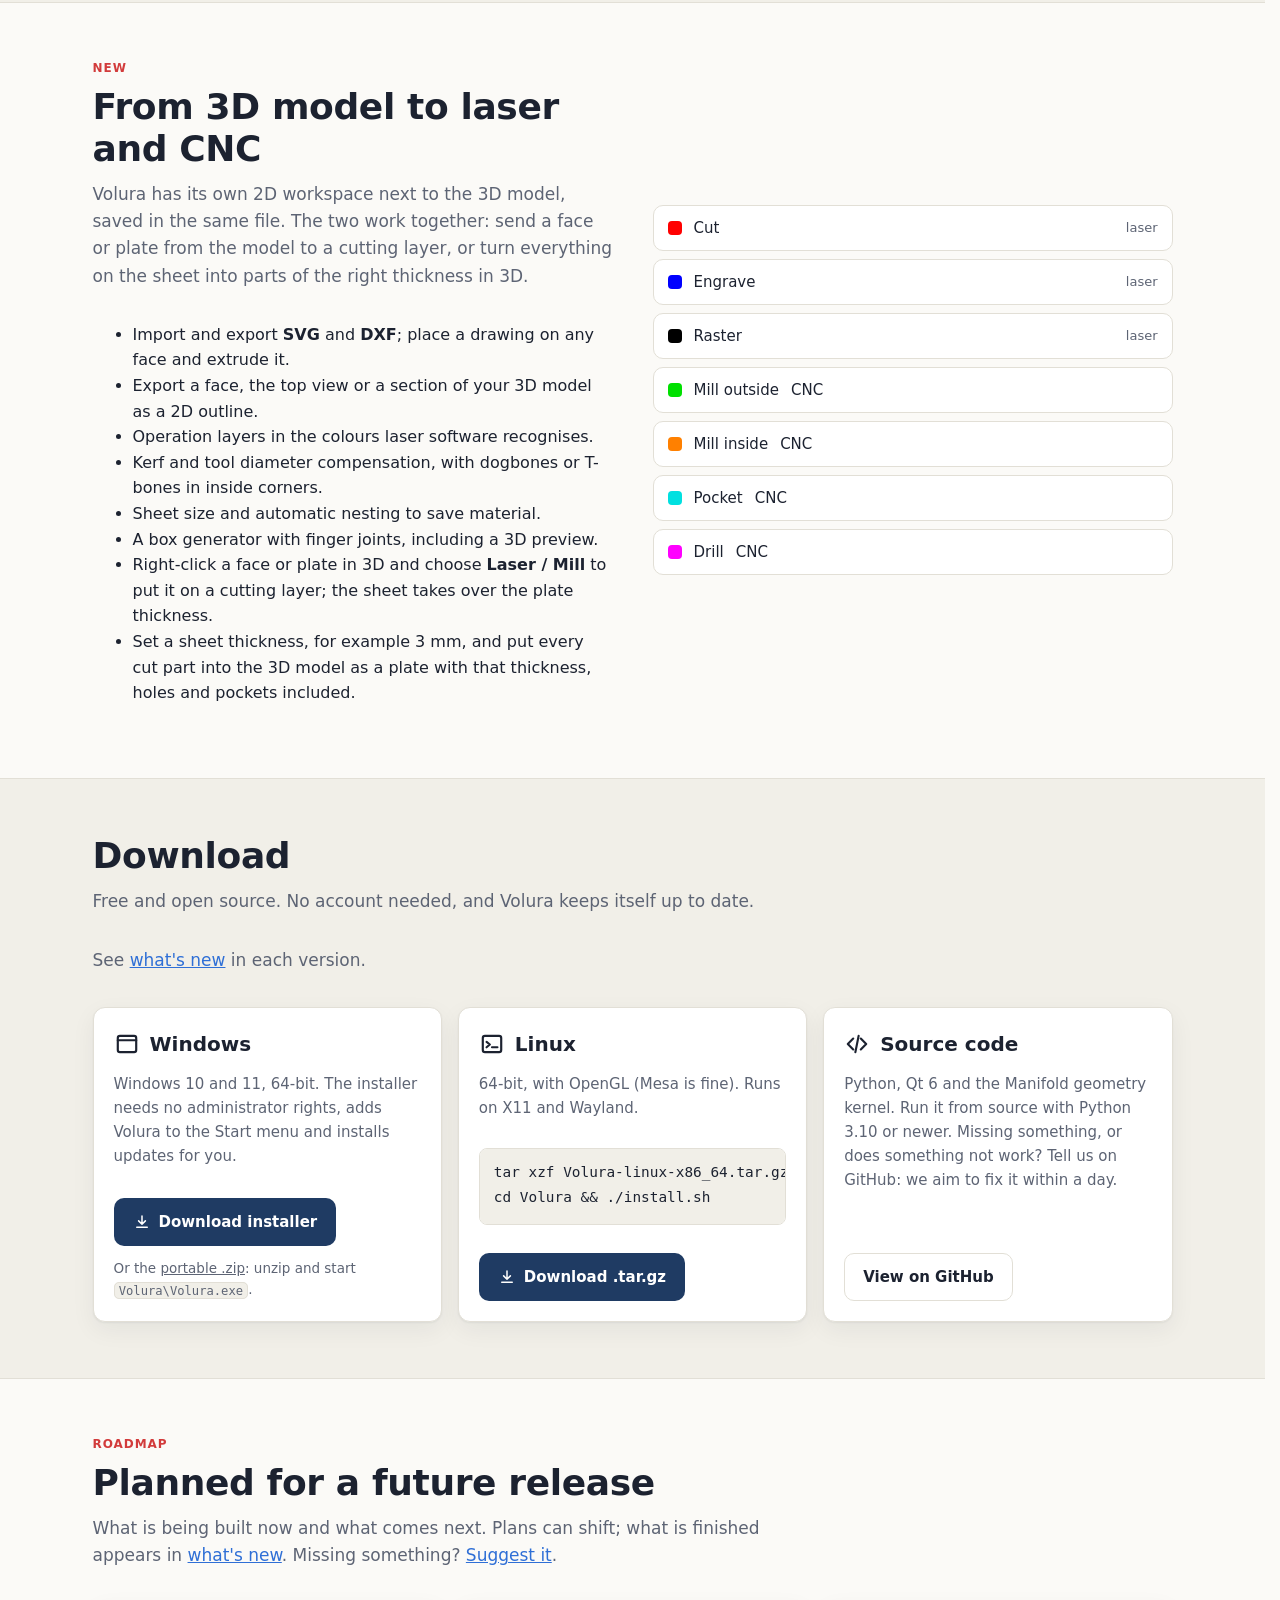
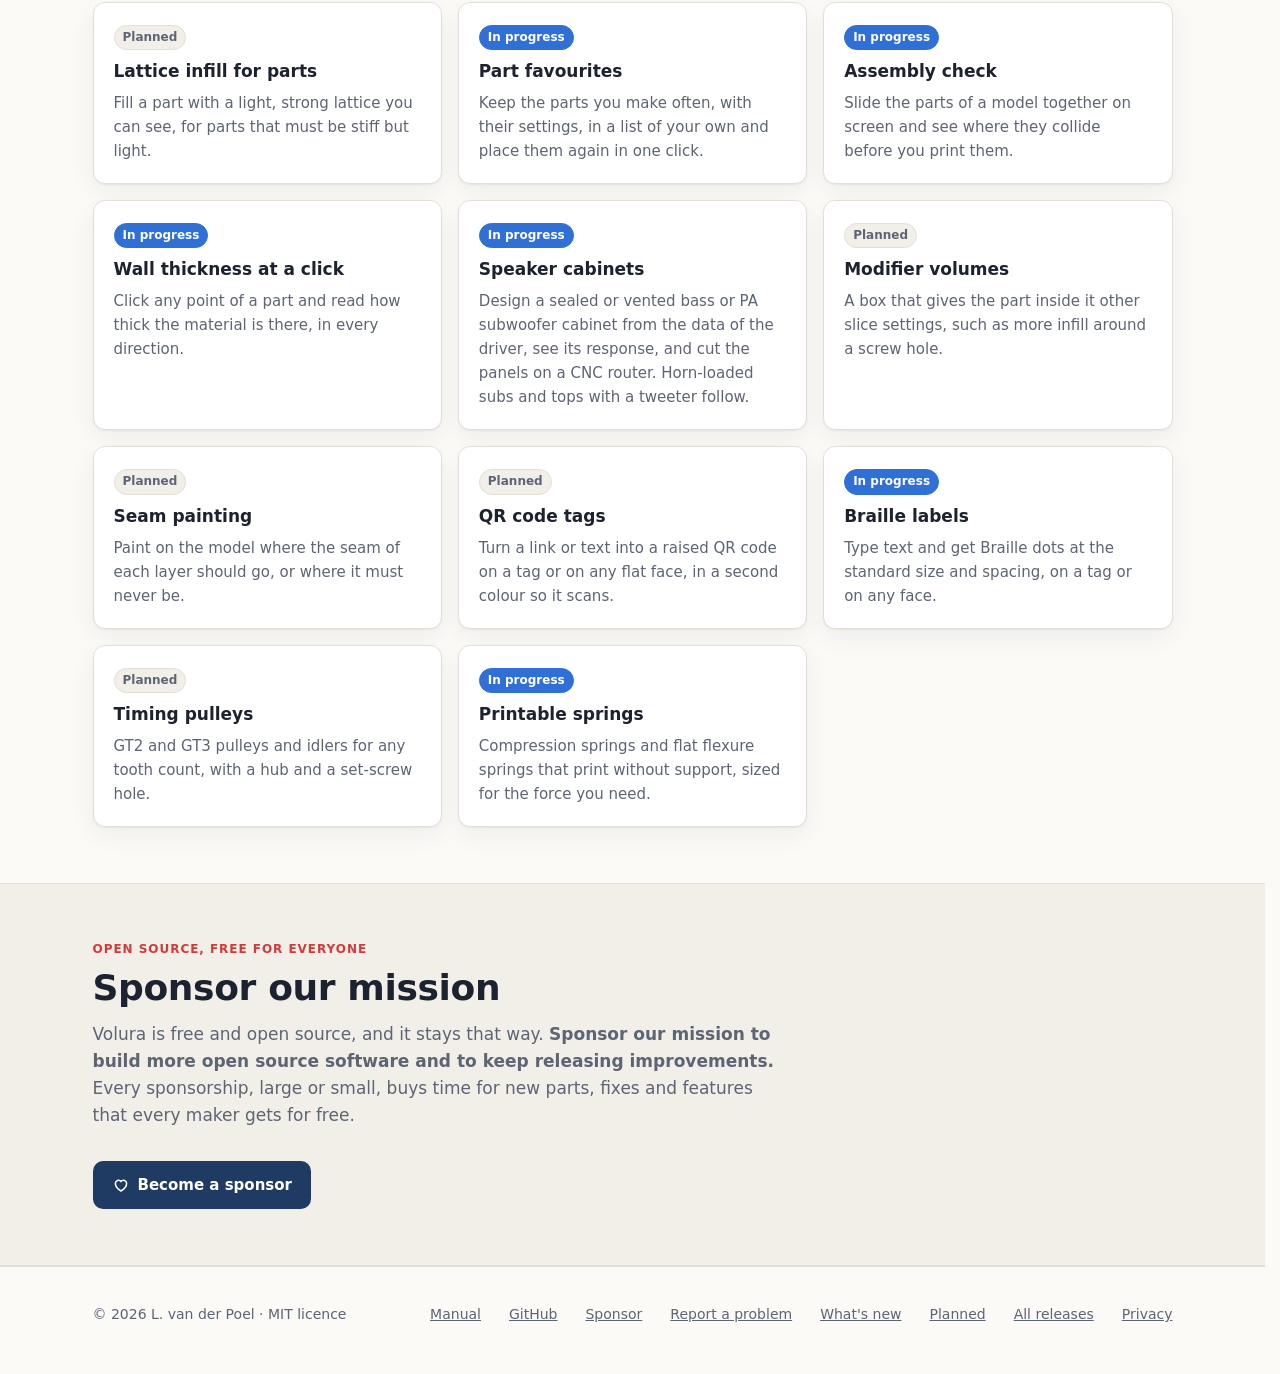
==== commit 5cdd3792: "Site: speaker cabinets are in progress" ====
--- a/site/public/index.html
+++ b/site/public/index.html
@@ -332,6 +332,9 @@
         <div class="card"><span class="tag now"><span lang="en">In progress</span><span lang="nl">In de maak</span></span>
           <h3><span lang="en">Wall thickness at a click</span><span lang="nl">Wanddikte met één klik</span></h3>
           <p><span lang="en">Click any point of a part and read how thick the material is there, in every direction.</span><span lang="nl">Klik op een punt van een onderdeel en lees af hoe dik het materiaal daar is, in elke richting.</span></p></div>
+        <div class="card"><span class="tag now"><span lang="en">In progress</span><span lang="nl">In de maak</span></span>
+          <h3><span lang="en">Speaker cabinets</span><span lang="nl">Luidsprekerkasten</span></h3>
+          <p><span lang="en">Design a sealed or vented bass or PA subwoofer cabinet from the data of the driver, see its response, and cut the panels on a CNC router. Horn-loaded subs and tops with a tweeter follow.</span><span lang="nl">Ontwerp een gesloten of basreflex baskast of PA-subwoofer uit de gegevens van de speaker, zie de respons en frees de panelen op een CNC. Hoorngeladen subs en topkasten met tweeter volgen.</span></p></div>
         <div class="card"><span class="tag"><span lang="en">Planned</span><span lang="nl">Gepland</span></span>
           <h3><span lang="en">Modifier volumes</span><span lang="nl">Modificatievolumes</span></h3>
           <p><span lang="en">A box that gives the part inside it other slice settings, such as more infill around a screw hole.</span><span lang="nl">Een blok dat het deel van een onderdeel erbinnen andere slice-instellingen geeft, zoals meer infill rond een schroefgat.</span></p></div>
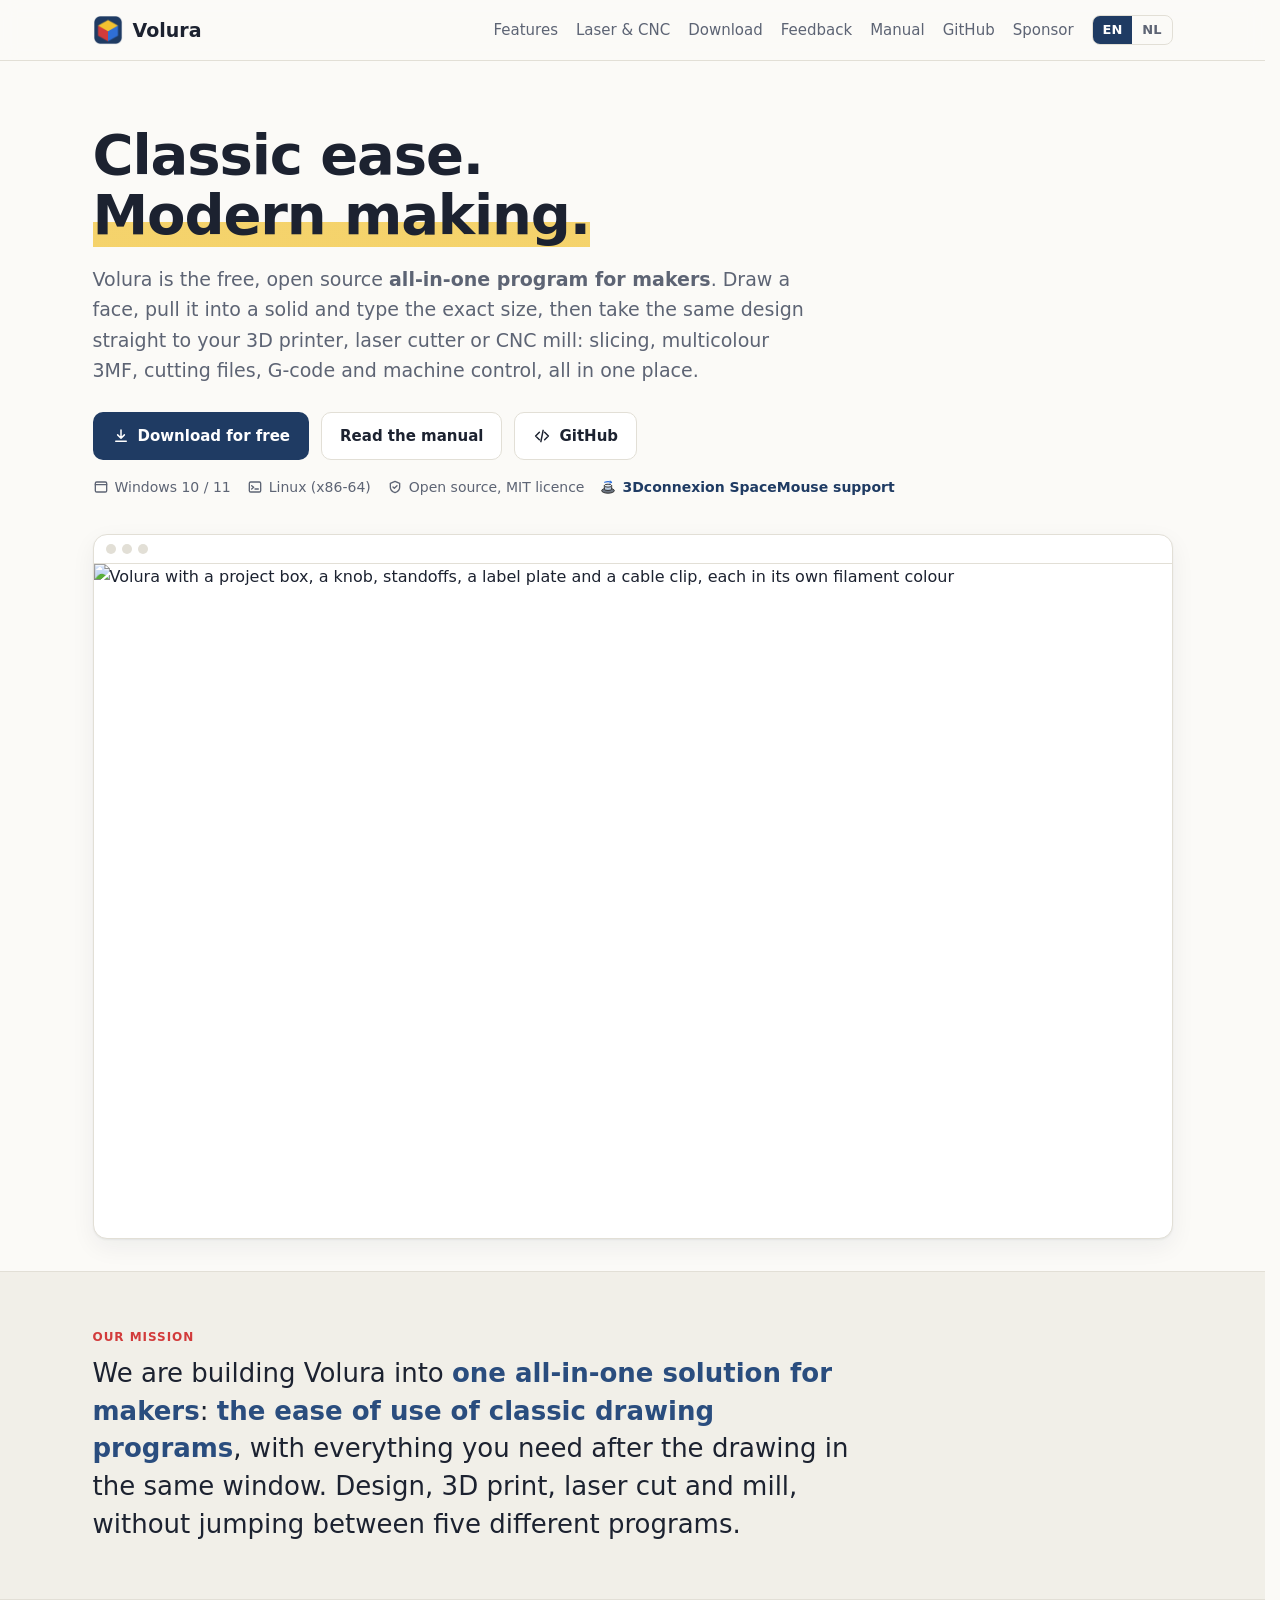
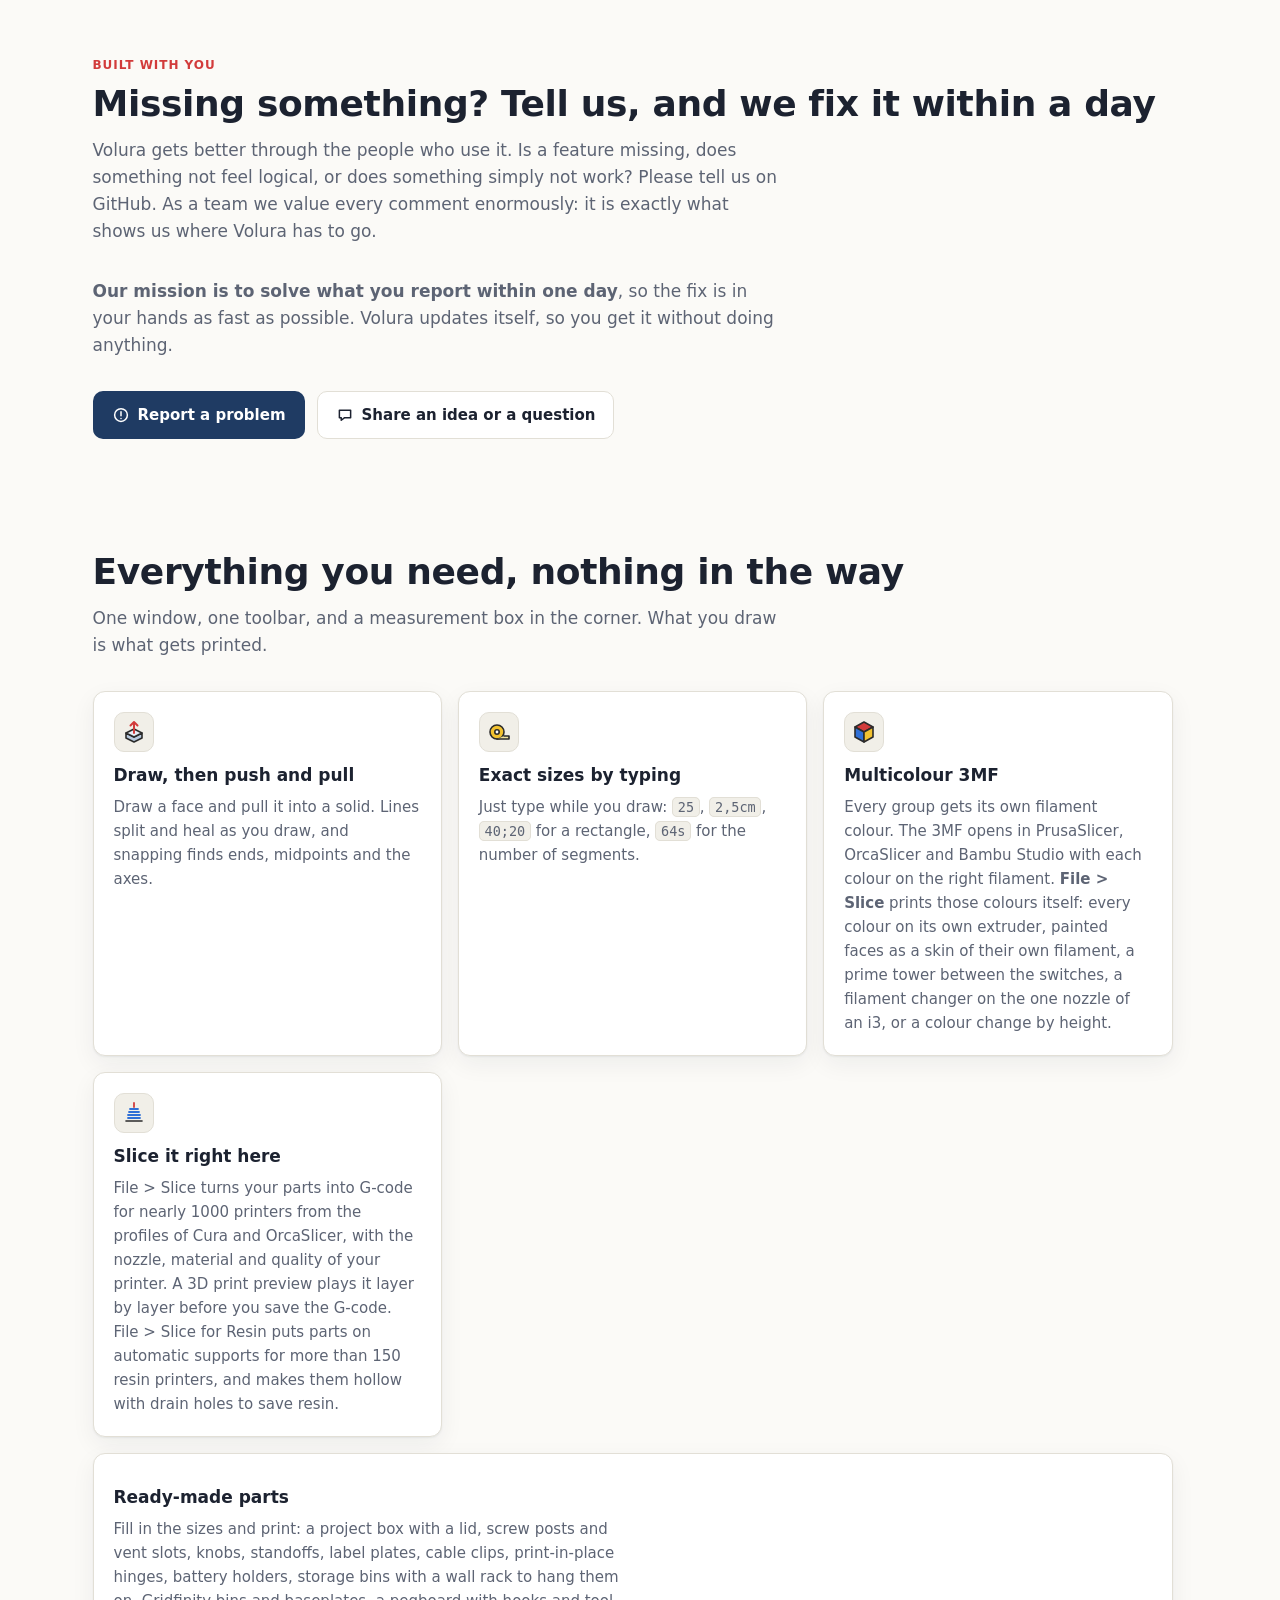
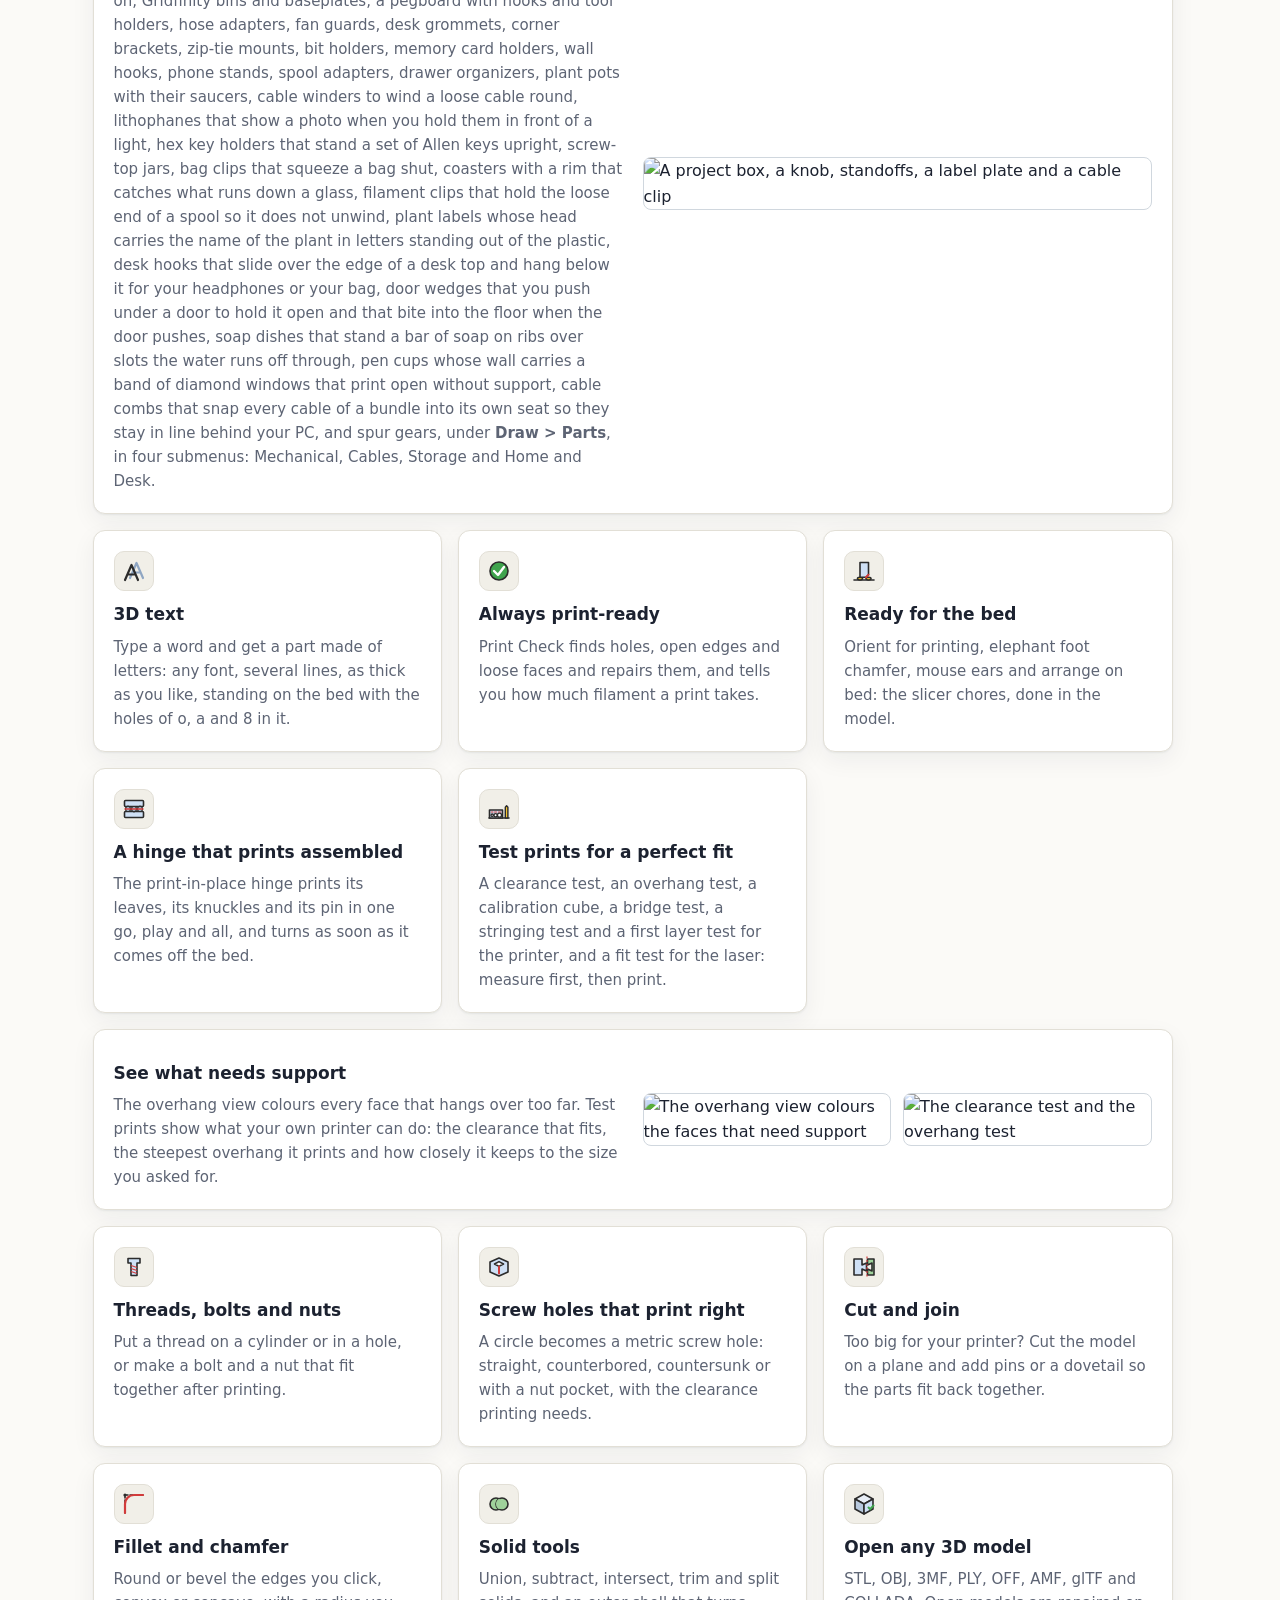
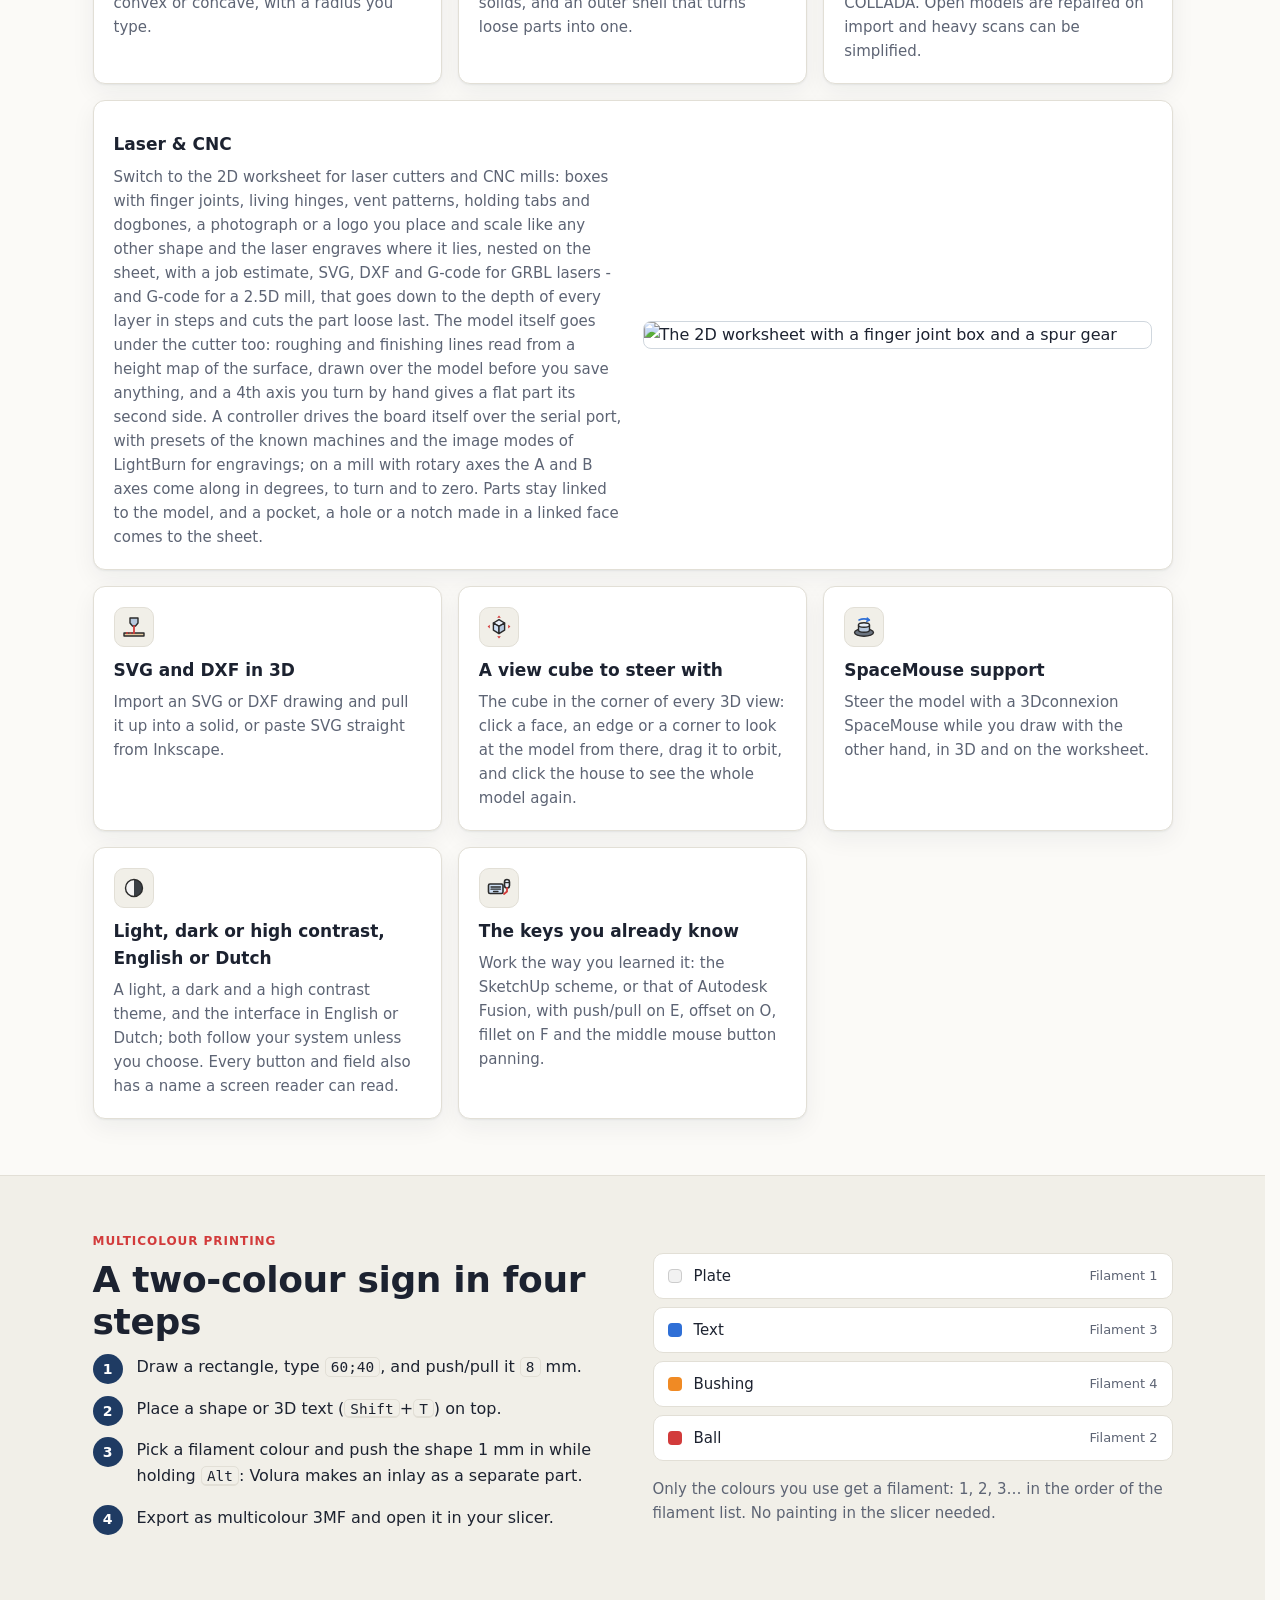
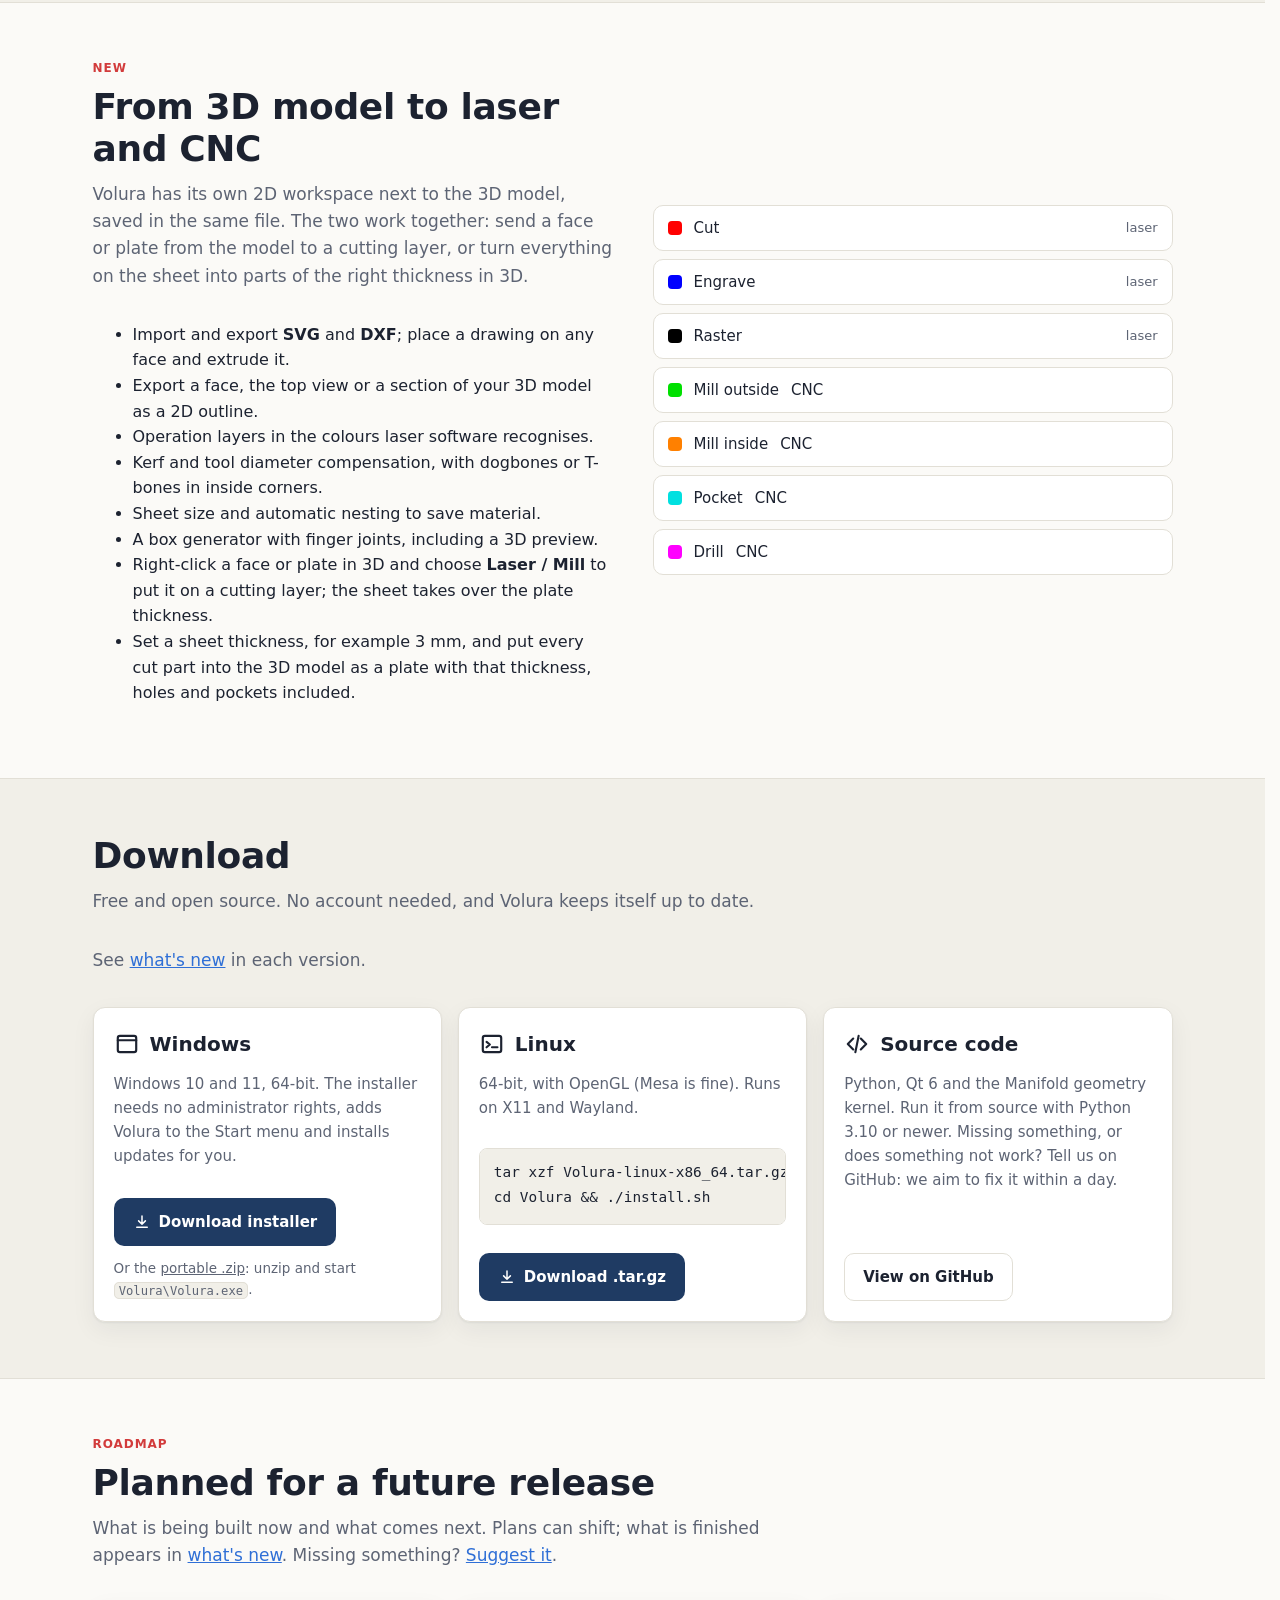
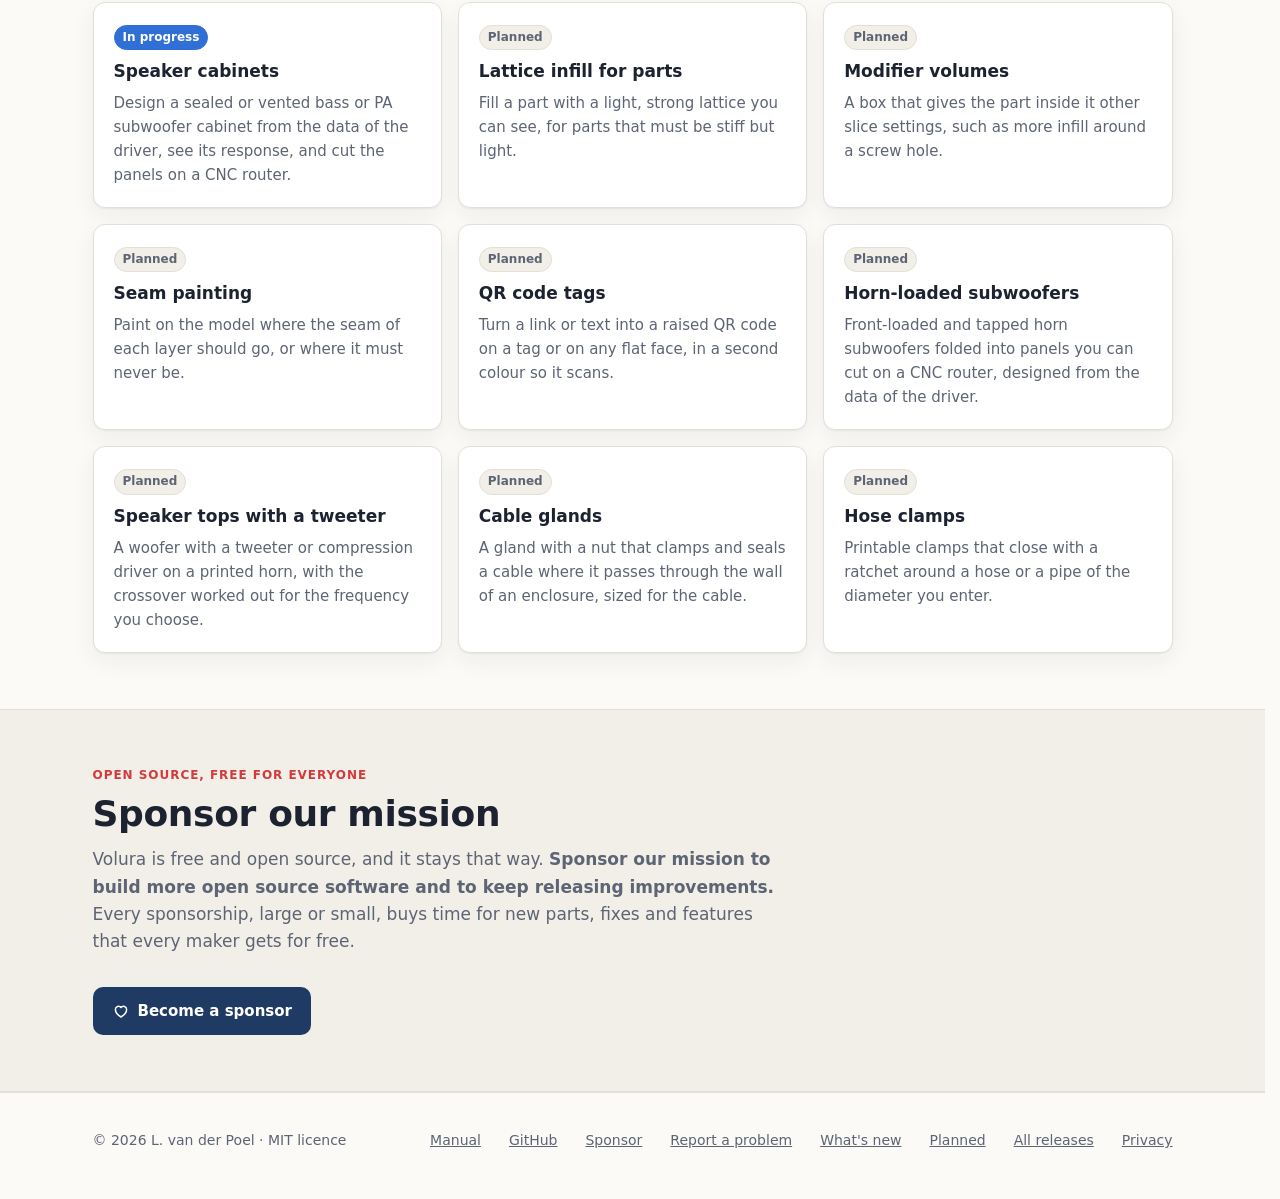
==== commit 5461a373: "Site: roadmap after 0.2.84" ====
--- a/site/public/index.html
+++ b/site/public/index.html
@@ -320,21 +320,12 @@
       <h2><span lang="en">Planned for a future release</span><span lang="nl">Gepland voor een toekomstige release</span></h2>
       <p class="sub"><span lang="en">What is being built now and what comes next. Plans can shift; what is finished appears in <a href="https://github.com/Lexvdpoel/Volura/blob/main/CHANGELOG.md">what's new</a>. Missing something? <a href="https://github.com/Lexvdpoel/Volura/issues">Suggest it</a>.</span><span lang="nl">Waar nu aan gewerkt wordt en wat daarna komt. Plannen kunnen verschuiven; wat klaar is, staat bij <a href="https://github.com/Lexvdpoel/Volura/blob/main/CHANGELOG.md">wat is er nieuw</a>. Mis je iets? <a href="https://github.com/Lexvdpoel/Volura/issues">Stel het voor</a>.</span></p>
       <div class="grid planned">
+        <div class="card"><span class="tag now"><span lang="en">In progress</span><span lang="nl">In de maak</span></span>
+          <h3><span lang="en">Speaker cabinets</span><span lang="nl">Luidsprekerkasten</span></h3>
+          <p><span lang="en">Design a sealed or vented bass or PA subwoofer cabinet from the data of the driver, see its response, and cut the panels on a CNC router.</span><span lang="nl">Ontwerp een gesloten of basreflex baskast of PA-subwoofer uit de gegevens van de speaker, zie de respons en frees de panelen op een CNC.</span></p></div>
         <div class="card"><span class="tag"><span lang="en">Planned</span><span lang="nl">Gepland</span></span>
           <h3><span lang="en">Lattice infill for parts</span><span lang="nl">Roosterstructuur in onderdelen</span></h3>
           <p><span lang="en">Fill a part with a light, strong lattice you can see, for parts that must be stiff but light.</span><span lang="nl">Vul een onderdeel met een licht, sterk rooster dat je kunt zien, voor onderdelen die stijf maar licht moeten zijn.</span></p></div>
-        <div class="card"><span class="tag now"><span lang="en">In progress</span><span lang="nl">In de maak</span></span>
-          <h3><span lang="en">Part favourites</span><span lang="nl">Favoriete onderdelen</span></h3>
-          <p><span lang="en">Keep the parts you make often, with their settings, in a list of your own and place them again in one click.</span><span lang="nl">Bewaar de onderdelen die je vaak maakt, met hun instellingen, in een eigen lijst en plaats ze opnieuw met één klik.</span></p></div>
-        <div class="card"><span class="tag now"><span lang="en">In progress</span><span lang="nl">In de maak</span></span>
-          <h3><span lang="en">Assembly check</span><span lang="nl">Montagecontrole</span></h3>
-          <p><span lang="en">Slide the parts of a model together on screen and see where they collide before you print them.</span><span lang="nl">Schuif de onderdelen van een model op het scherm in elkaar en zie waar ze botsen voordat je ze print.</span></p></div>
-        <div class="card"><span class="tag now"><span lang="en">In progress</span><span lang="nl">In de maak</span></span>
-          <h3><span lang="en">Wall thickness at a click</span><span lang="nl">Wanddikte met één klik</span></h3>
-          <p><span lang="en">Click any point of a part and read how thick the material is there, in every direction.</span><span lang="nl">Klik op een punt van een onderdeel en lees af hoe dik het materiaal daar is, in elke richting.</span></p></div>
-        <div class="card"><span class="tag now"><span lang="en">In progress</span><span lang="nl">In de maak</span></span>
-          <h3><span lang="en">Speaker cabinets</span><span lang="nl">Luidsprekerkasten</span></h3>
-          <p><span lang="en">Design a sealed or vented bass or PA subwoofer cabinet from the data of the driver, see its response, and cut the panels on a CNC router. Horn-loaded subs and tops with a tweeter follow.</span><span lang="nl">Ontwerp een gesloten of basreflex baskast of PA-subwoofer uit de gegevens van de speaker, zie de respons en frees de panelen op een CNC. Hoorngeladen subs en topkasten met tweeter volgen.</span></p></div>
         <div class="card"><span class="tag"><span lang="en">Planned</span><span lang="nl">Gepland</span></span>
           <h3><span lang="en">Modifier volumes</span><span lang="nl">Modificatievolumes</span></h3>
           <p><span lang="en">A box that gives the part inside it other slice settings, such as more infill around a screw hole.</span><span lang="nl">Een blok dat het deel van een onderdeel erbinnen andere slice-instellingen geeft, zoals meer infill rond een schroefgat.</span></p></div>
@@ -344,15 +335,18 @@
         <div class="card"><span class="tag"><span lang="en">Planned</span><span lang="nl">Gepland</span></span>
           <h3><span lang="en">QR code tags</span><span lang="nl">QR-codelabels</span></h3>
           <p><span lang="en">Turn a link or text into a raised QR code on a tag or on any flat face, in a second colour so it scans.</span><span lang="nl">Maak van een link of tekst een verhoogde QR-code op een label of op elk vlak, in een tweede kleur zodat hij scant.</span></p></div>
-        <div class="card"><span class="tag now"><span lang="en">In progress</span><span lang="nl">In de maak</span></span>
-          <h3><span lang="en">Braille labels</span><span lang="nl">Braillelabels</span></h3>
-          <p><span lang="en">Type text and get Braille dots at the standard size and spacing, on a tag or on any face.</span><span lang="nl">Typ tekst en krijg braillepunten op de standaardmaat en -afstand, op een label of op elk vlak.</span></p></div>
-        <div class="card"><span class="tag"><span lang="en">Planned</span><span lang="nl">Gepland</span></span>
-          <h3><span lang="en">Timing pulleys</span><span lang="nl">Tandriemschijven</span></h3>
-          <p><span lang="en">GT2 and GT3 pulleys and idlers for any tooth count, with a hub and a set-screw hole.</span><span lang="nl">GT2- en GT3-riemschijven en spanrollen voor elk aantal tanden, met een naaf en een gat voor een stelschroef.</span></p></div>
-        <div class="card"><span class="tag now"><span lang="en">In progress</span><span lang="nl">In de maak</span></span>
-          <h3><span lang="en">Printable springs</span><span lang="nl">Printbare veren</span></h3>
-          <p><span lang="en">Compression springs and flat flexure springs that print without support, sized for the force you need.</span><span lang="nl">Drukveren en vlakke bladveren die zonder support printen, op maat voor de kracht die je nodig hebt.</span></p></div>
+        <div class="card"><span class="tag"><span lang="en">Planned</span><span lang="nl">Gepland</span></span>
+          <h3><span lang="en">Horn-loaded subwoofers</span><span lang="nl">Hoorngeladen subwoofers</span></h3>
+          <p><span lang="en">Front-loaded and tapped horn subwoofers folded into panels you can cut on a CNC router, designed from the data of the driver.</span><span lang="nl">Voorhoorn- en tapped-horn-subwoofers, gevouwen in panelen die je op een CNC freest, ontworpen uit de gegevens van de speaker.</span></p></div>
+        <div class="card"><span class="tag"><span lang="en">Planned</span><span lang="nl">Gepland</span></span>
+          <h3><span lang="en">Speaker tops with a tweeter</span><span lang="nl">Topkasten met tweeter</span></h3>
+          <p><span lang="en">A woofer with a tweeter or compression driver on a printed horn, with the crossover worked out for the frequency you choose.</span><span lang="nl">Een woofer met een tweeter of compressiedriver op een geprinte hoorn, met het scheidingsfilter uitgerekend voor de frequentie die je kiest.</span></p></div>
+        <div class="card"><span class="tag"><span lang="en">Planned</span><span lang="nl">Gepland</span></span>
+          <h3><span lang="en">Cable glands</span><span lang="nl">Kabelwartels</span></h3>
+          <p><span lang="en">A gland with a nut that clamps and seals a cable where it passes through the wall of an enclosure, sized for the cable.</span><span lang="nl">Een wartel met moer die een kabel klemt en afdicht waar hij door de wand van een behuizing gaat, op maat van de kabel.</span></p></div>
+        <div class="card"><span class="tag"><span lang="en">Planned</span><span lang="nl">Gepland</span></span>
+          <h3><span lang="en">Hose clamps</span><span lang="nl">Slangklemmen</span></h3>
+          <p><span lang="en">Printable clamps that close with a ratchet around a hose or a pipe of the diameter you enter.</span><span lang="nl">Printbare klemmen die met een ratel sluiten om een slang of buis van de diameter die je invult.</span></p></div>
       </div>
     </div>
   </section>
